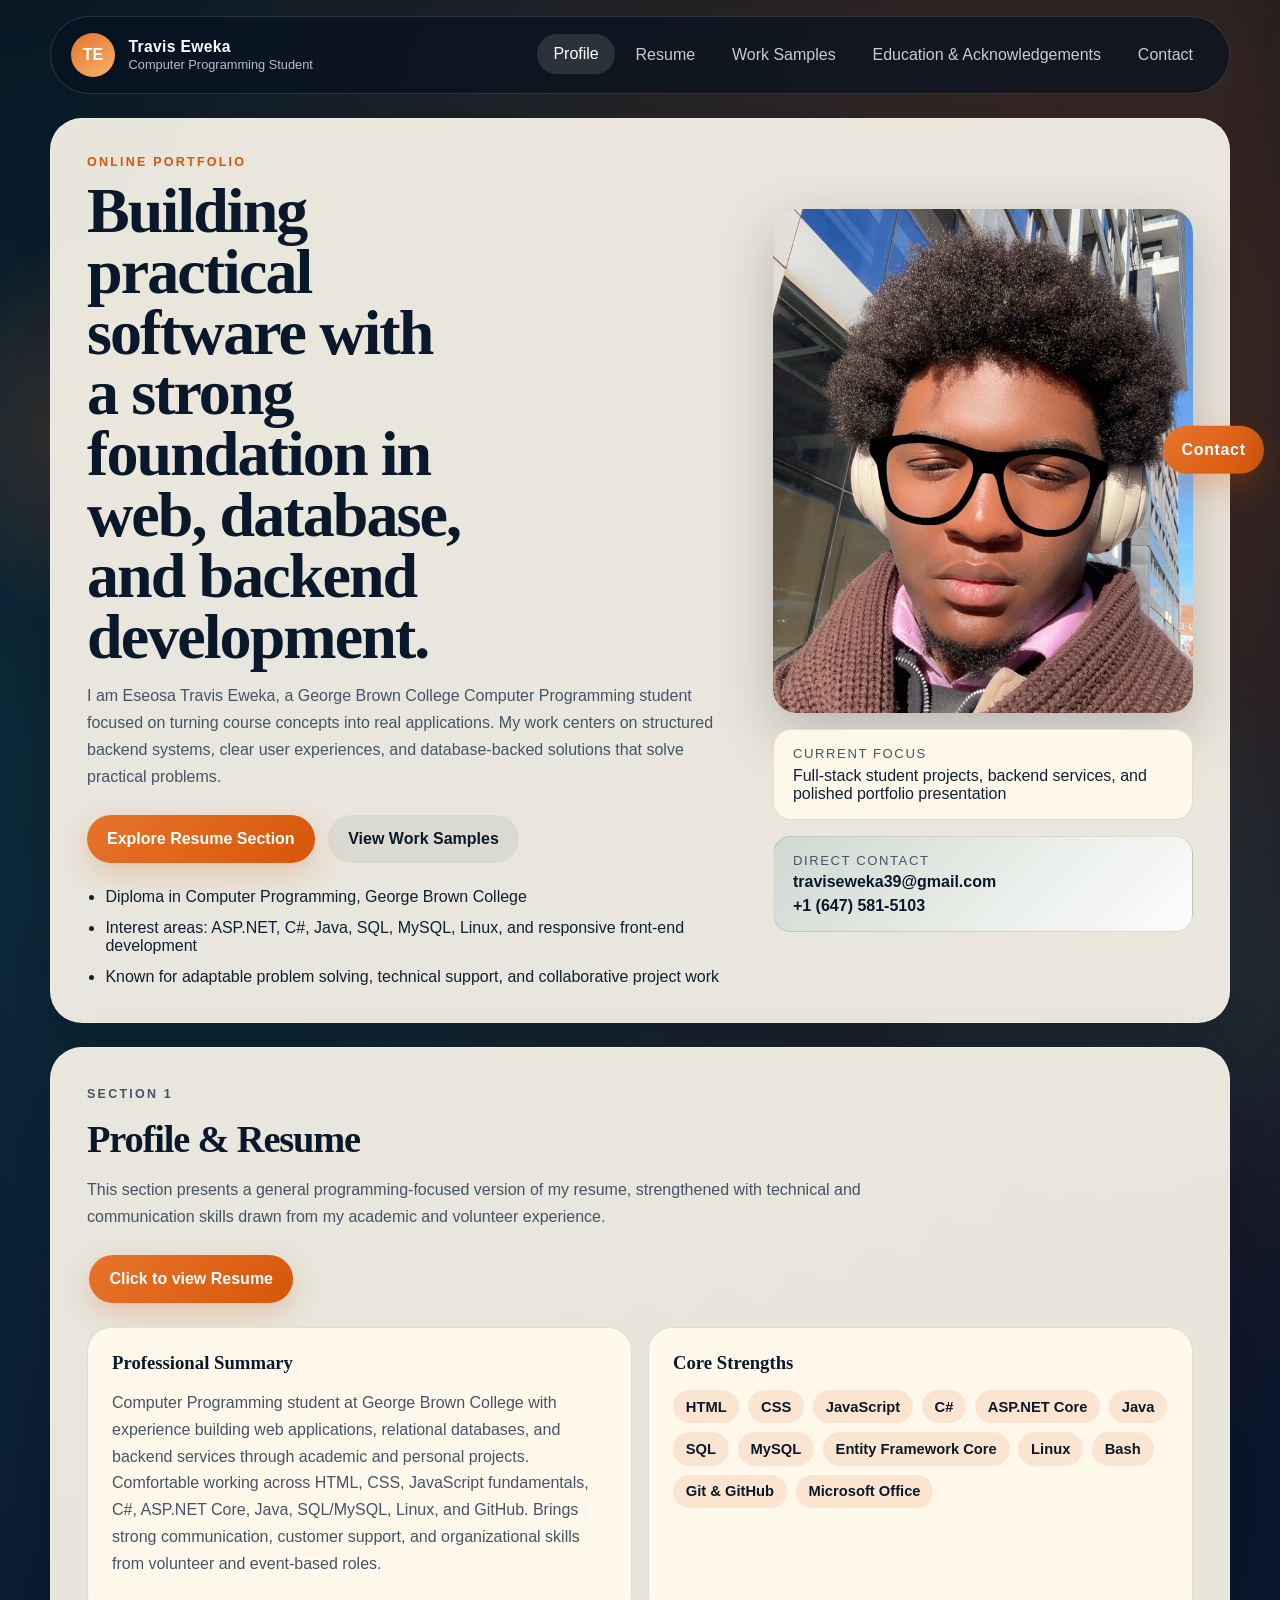
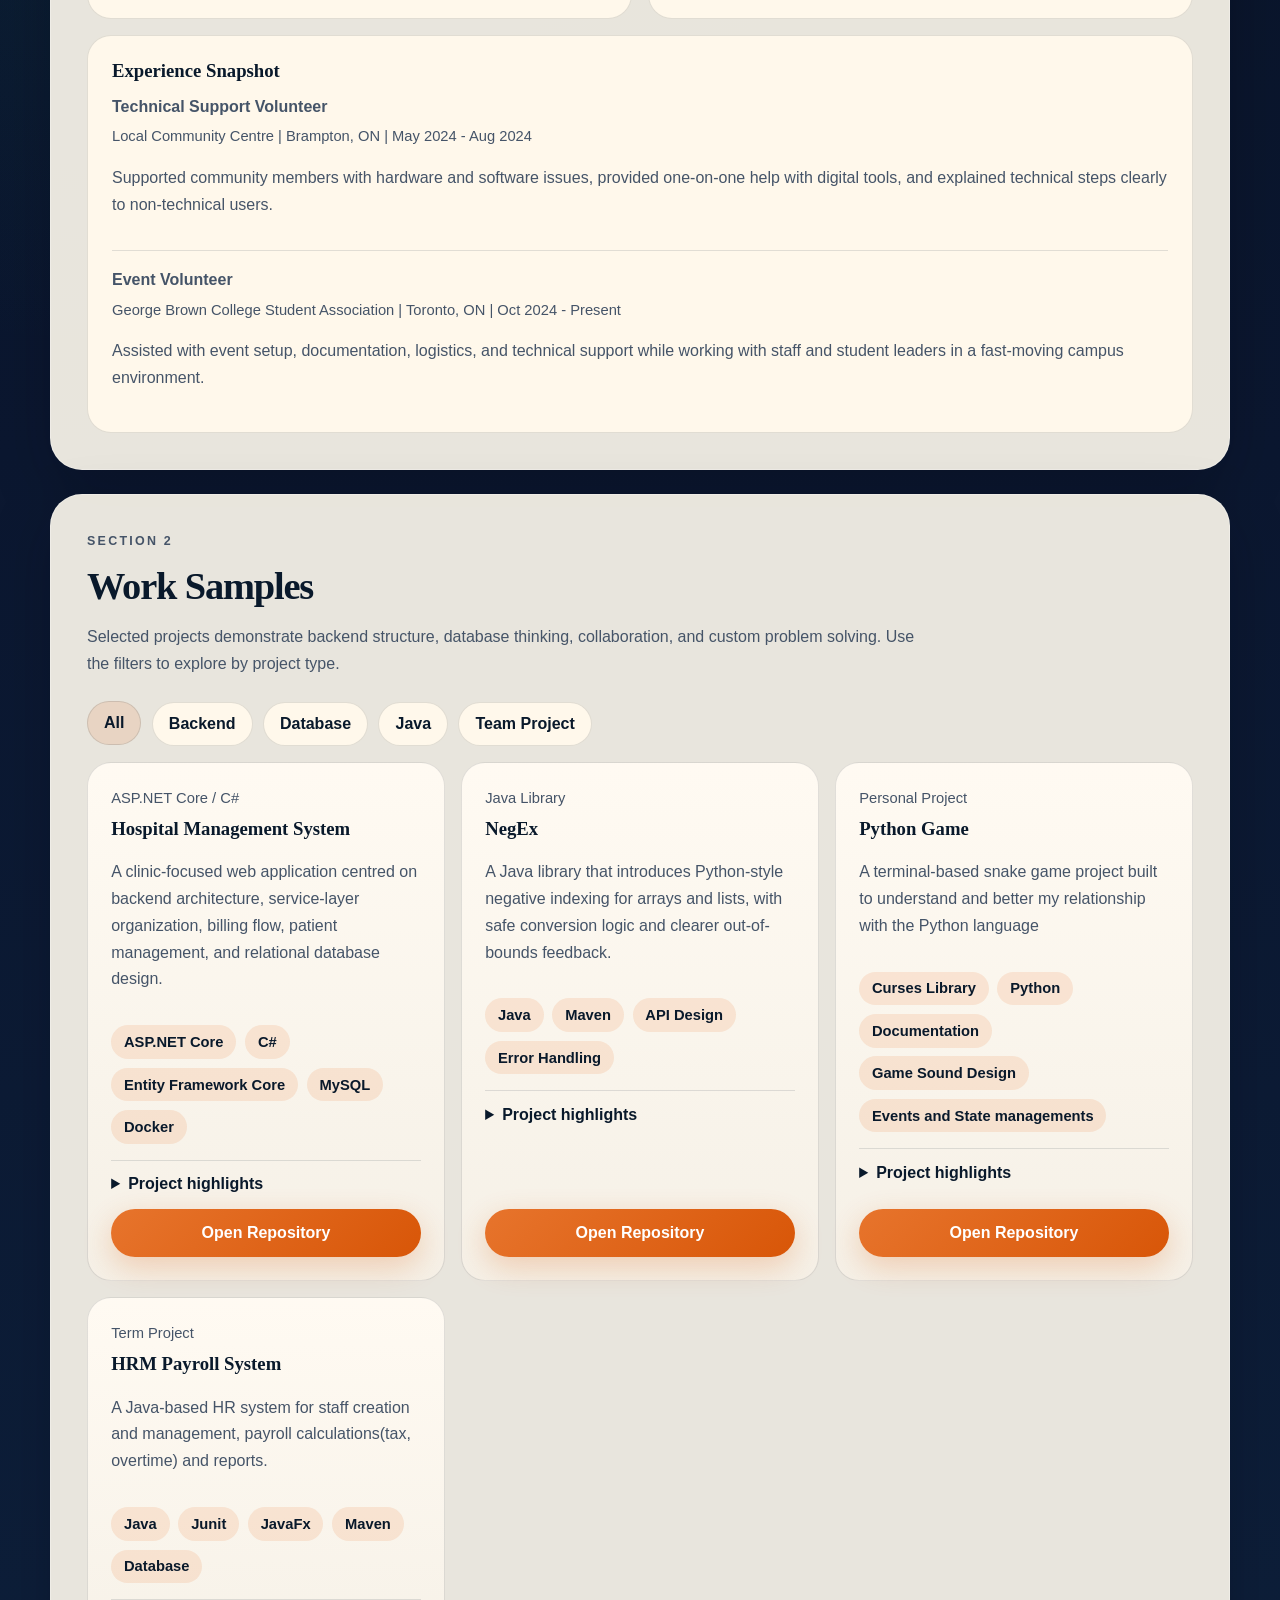
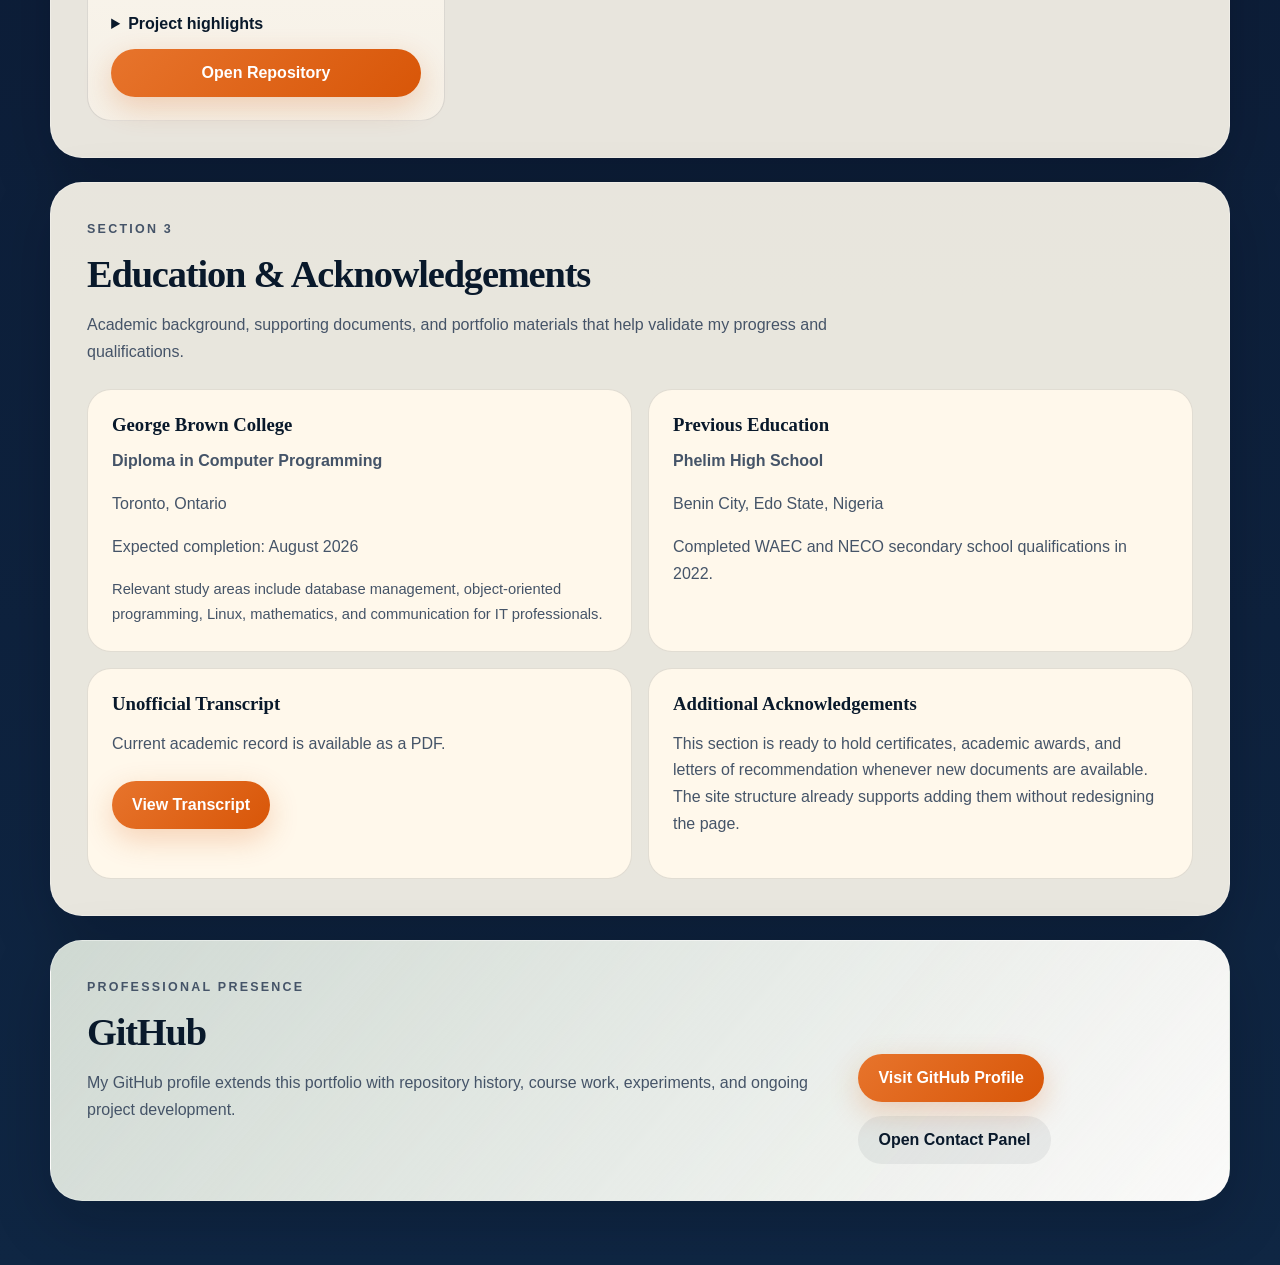
==== index.html @ 7db21b85 "Publish portfolio site" ====
<!DOCTYPE html>
<html lang="en">
<head>
    <meta charset="UTF-8">
    <meta name="viewport" content="width=device-width, initial-scale=1.0">
    <meta name="description" content="Online portfolio for Eseosa Travis Eweka, a George Brown College Computer Programming student.">
    <title>Eseosa Travis Eweka | Online Portfolio</title>
    <link rel="icon" href="data:image/svg+xml,%3Csvg xmlns='http://www.w3.org/2000/svg' viewBox='0 0 64 64'%3E%3Crect width='64' height='64' rx='16' fill='%23e7742c'/%3E%3Ctext x='50%25' y='56%25' text-anchor='middle' font-family='Arial' font-size='28' font-weight='700' fill='white'%3ETE%3C/text%3E%3C/svg%3E">
    <link rel="stylesheet" href="styles.css">
    <script defer src="script.js"></script>
</head>
<body>
    <div class="backdrop backdrop-one"></div>
    <div class="backdrop backdrop-two"></div>

    <header class="site-header">
        <a class="brand" href="#profile">
            <span class="brand-mark">TE</span>
            <span class="brand-copy">
                <strong>Travis Eweka</strong>
                <span>Computer Programming Student</span>
            </span>
        </a>

        <nav class="site-nav" aria-label="Primary">
            <a href="#profile" data-nav-link>Profile</a>
            <a href="#resume" data-nav-link>Resume</a>
            <a href="#work-samples" data-nav-link>Work Samples</a>
            <a href="#education" data-nav-link>Education &amp; Acknowledgements</a>
            <button class="nav-contact-button" type="button" data-contact-open>Contact</button>
        </nav>
    </header>

    <main>
        <section class="section hero reveal" id="profile" data-section>
            <div class="hero-copy">
                <p class="eyebrow">Online Portfolio</p>
                <h1>Building practical software with a strong foundation in web, database, and backend development.</h1>
                <p class="lede">
                    I am Eseosa Travis Eweka, a George Brown College Computer Programming student focused on turning course concepts into real applications.
                    My work centers on structured backend systems, clear user experiences, and database-backed solutions that solve practical problems.
                </p>

                <div class="hero-actions">
                    <a class="button" href="#resume">Explore Resume Section</a>
                    <a class="button button-secondary" href="#work-samples">View Work Samples</a>
                </div>

                <ul class="hero-points">
                    <li>Diploma in Computer Programming, George Brown College</li>
                    <li>Interest areas: ASP.NET, C#, Java, SQL, MySQL, Linux, and responsive front-end development</li>
                    <li>Known for adaptable problem solving, technical support, and collaborative project work</li>
                </ul>
            </div>

            <div class="hero-panel">
                <img class="portrait" src="assets/images/3475EBD7-9BC5-4697-B7C0-263CB9B5160E_1_105_c.jpeg" alt="Portrait of Eseosa Travis Eweka">

                <div class="mini-card">
                    <p class="mini-label">Current Focus</p>
                    <p class="mini-value">Full-stack student projects, backend services, and polished portfolio presentation</p>
                </div>

                <div class="mini-card mini-card-accent">
                    <p class="mini-label">Direct Contact</p>
                    <a href="mailto:traviseweka39@gmail.com">traviseweka39@gmail.com</a>
                    <a href="tel:+16475815103">+1 (647) 581-5103</a>
                </div>
            </div>
        </section>

        <section class="section reveal" id="resume" data-section>
            <div class="section-heading">
                <p class="eyebrow">Section 1</p>

                <h2>Profile &amp; Resume</h2>
                <p>
                    This section presents a general programming-focused version of my resume, strengthened with technical and communication skills drawn from my academic and volunteer experience.
                </p>


                <div class="button-row" style="padding-left: 0.15rem">
                    <a class="button" href="resume.html">Click to view Resume</a>
                </div>

            </div>



            <div class="resume-grid">
                <article class="panel">
                    <h3>Professional Summary</h3>
                    <p>
                        Computer Programming student at George Brown College with experience building web applications, relational databases, and backend services through academic and personal projects.
                        Comfortable working across HTML, CSS, JavaScript fundamentals, C#, ASP.NET Core, Java, SQL/MySQL, Linux, and GitHub.
                        Brings strong communication, customer support, and organizational skills from volunteer and event-based roles.
                    </p>
                </article>

                <article class="panel">
                    <h3>Core Strengths</h3>
                    <div class="tag-list">
                        <span>HTML</span>
                        <span>CSS</span>
                        <span>JavaScript</span>
                        <span>C#</span>
                        <span>ASP.NET Core</span>
                        <span>Java</span>
                        <span>SQL</span>
                        <span>MySQL</span>
                        <span>Entity Framework Core</span>
                        <span>Linux</span>
                        <span>Bash</span>
                        <span>Git &amp; GitHub</span>
                        <span>Microsoft Office</span>
                    </div>
                </article>

                <article class="panel panel-wide">
                    <h3>Experience Snapshot</h3>
                    <div class="timeline">
                        <div class="timeline-item">
                            <div>
                                <p class="timeline-role">Technical Support Volunteer</p>
                                <p class="timeline-meta">Local Community Centre | Brampton, ON | May 2024 - Aug 2024</p>
                            </div>
                            <p>
                                Supported community members with hardware and software issues, provided one-on-one help with digital tools, and explained technical steps clearly to non-technical users.
                            </p>
                        </div>

                        <div class="timeline-item">
                            <div>
                                <p class="timeline-role">Event Volunteer</p>
                                <p class="timeline-meta">George Brown College Student Association | Toronto, ON | Oct 2024 - Present</p>
                            </div>
                            <p>
                                Assisted with event setup, documentation, logistics, and technical support while working with staff and student leaders in a fast-moving campus environment.
                            </p>
                        </div>
                    </div>
                </article>


            </div>
        </section>

        <section class="section reveal" id="work-samples" data-section>
            <div class="section-heading">
                <p class="eyebrow">Section 2</p>
                <h2>Work Samples</h2>
                <p>
                    Selected projects demonstrate backend structure, database thinking, collaboration, and custom problem solving. Use the filters to explore by project type.
                </p>
            </div>

            <div class="filter-bar" aria-label="Project filters">
                <button class="filter-button is-active" type="button" data-filter="all">All</button>
                <button class="filter-button" type="button" data-filter="backend">Backend</button>
                <button class="filter-button" type="button" data-filter="database">Database</button>
                <button class="filter-button" type="button" data-filter="java">Java</button>
                <button class="filter-button" type="button" data-filter="team">Team Project</button>
            </div>

            <div class="projects-grid">
                <article class="project-card reveal" data-project-card data-category="backend database">
                    <div class="project-card-top">
                        <p class="project-type">ASP.NET Core / C#</p>
                        <h3>Hospital Management System</h3>
                        <p>
                            A clinic-focused web application centred on backend architecture, service-layer organization, billing flow, patient management, and relational database design.
                        </p>
                    </div>
                    <ul class="project-tags">
                        <li>ASP.NET Core</li>
                        <li>C#</li>
                        <li>Entity Framework Core</li>
                        <li>MySQL</li>
                        <li>Docker</li>
                    </ul>
                    <details>
                        <summary>Project highlights</summary>
                        <p>Designed a normalized schema, modeled core clinic entities, and structured business logic around maintainable services and clean separation of concerns.</p>
                    </details>
                    <div class="button-row">
                        <a class="button" href="https://github.com/Travis-bug/Hospital-Management-System" target="_blank" rel="noreferrer">Open Repository</a>
                    </div>
                </article>

                <article class="project-card reveal" data-project-card data-category="java">
                    <div class="project-card-top">
                        <p class="project-type">Java Library</p>
                        <h3>NegEx</h3>
                        <p>
                            A Java library that introduces Python-style negative indexing for arrays and lists, with safe conversion logic and clearer out-of-bounds feedback.
                        </p>
                    </div>
                    <ul class="project-tags">
                        <li>Java</li>
                        <li>Maven</li>
                        <li>API Design</li>
                        <li>Error Handling</li>
                    </ul>
                    <details>
                        <summary>Project highlights</summary>
                        <p>Focused on developer experience by simplifying reverse indexing access and improving diagnostics when indexes fall outside the valid range.</p>
                    </details>
                    <div class="button-row">
                        <a class="button" href="https://github.com/Travis-bug/NegEx" target="_blank" rel="noreferrer">Open Repository</a>
                    </div>
                </article>

                <article  class="project-card reveal" data-project-card data-category="backend">
                    <div class="project-card-top">
                        <p class="project-type">Personal Project</p>
                        <h3>Python Game</h3>
                        <p>
                            A terminal-based snake game project built to understand and better my relationship with the Python language
                        </p>
                    </div>
                    <ul class="project-tags">
                        <li>Curses Library</li>
                        <li>Python</li>
                        <li>Documentation</li>
                        <li>Game Sound Design</li>
                        <li>Events and State managements</li>

                    </ul>
                    <details>
                        <summary>Project highlights</summary>
                        <p>Concentrated on learning and mastering the Python syntax, how to properly document your project, Events and state management, graphs and video game logic  .</p>
                    </details>

                    <div class="button-row">
                        <a class="button" href="https://github.com/Travis-bug/Python-game" target="_blank" rel="noreferrer">Open Repository</a>

                    </div>
                </article>


                <article  class="project-card reveal" data-project-card data-category="backend java team">
                    <div class="project-card-top">
                        <p class="project-type">Term Project</p>
                        <h3>HRM Payroll System</h3>
                        <p>
                           A Java-based HR system for staff creation and management, payroll calculations(tax, overtime) and reports.
                        </p>
                    </div>
                    <ul class="project-tags">
                        <li>Java</li>
                        <li>Junit</li>
                        <li>JavaFx</li>
                        <li>Maven</li>
                        <li>Database</li>


                    </ul>
                    <details>
                        <summary>Project highlights</summary>
                        <p>Worked with the team to create the HRM system, focused on development structure, git, and commit quality, understanding the git workflow and testing.</p>
                    </details>

                    <div class="button-row">
                        <a class="button" href="https://github.com/Travis-bug/Comp2130_Assignment_02.git" target="_blank" rel="noreferrer">Open Repository</a>

                    </div>
                </article>





            </div>
        </section>

        <section class="section reveal" id="education" data-section>
            <div class="section-heading">
                <p class="eyebrow">Section 3</p>
                <h2>Education &amp; Acknowledgements</h2>
                <p>
                    Academic background, supporting documents, and portfolio materials that help validate my progress and qualifications.
                </p>
            </div>

            <div class="credentials-grid">
                <article class="panel">
                    <h3>George Brown College</h3>
                    <p class="credential-title">Diploma in Computer Programming</p>
                    <p>Toronto, Ontario</p>
                    <p>Expected completion: August 2026</p>
                    <p class="panel-note">Relevant study areas include database management, object-oriented programming, Linux, mathematics, and communication for IT professionals.</p>
                </article>

                <article class="panel">
                    <h3>Previous Education</h3>
                    <p class="credential-title">Phelim High School</p>
                    <p>Benin City, Edo State, Nigeria</p>
                    <p>Completed WAEC and NECO secondary school qualifications in 2022.</p>
                </article>

                <article class="panel">
                    <h3>Unofficial Transcript</h3>
                    <!-- To replace this document later, keep the new file at assets/documents/Unofficial_Transcript.pdf
                         or update the href if you choose a new filename. Full instructions are also in README.md. -->
                    <p>Current academic record is available as a PDF.</p>
                    <div class="button-row">
                        <a class="button" href="assets/documents/Unofficial_Transcript.pdf" target="_blank" rel="noreferrer">View Transcript</a>
                    </div>
                </article>

                <article class="panel">
                    <h3>Additional Acknowledgements</h3>
                    <p>
                        This section is ready to hold certificates, academic awards, and letters of recommendation whenever new documents are available.
                        The site structure already supports adding them without redesigning the page.
                    </p>
                </article>
            </div>
        </section>

        <section class="section closing-callout reveal">
            <div class="section-heading">
                <p class="eyebrow">Professional Presence</p>
                <h2>GitHub</h2>
                <p>
                    My GitHub profile extends this portfolio with repository history, course work, experiments, and ongoing project development.
                </p>
            </div>

            <div class="button-row">
                <a class="button" href="https://github.com/Travis-bug" target="_blank" rel="noreferrer">Visit GitHub Profile</a>
                <button class="button button-secondary" type="button" data-contact-open>Open Contact Panel</button>
            </div>
        </section>
    </main>

    <button class="contact-tab" type="button" data-contact-open aria-controls="contact-panel" aria-expanded="false">
        Contact
    </button>

    <div class="contact-overlay" data-contact-close hidden></div>

    <aside class="contact-panel" id="contact-panel" aria-hidden="true" inert>
        <div class="contact-panel-header">
            <div>
                <p class="eyebrow">Contact</p>
                <h2>Start a Conversation</h2>
            </div>
            <button class="icon-button" type="button" aria-label="Close contact panel" data-contact-close>&times;</button>
        </div>

        <p class="contact-intro">
            Use this form to prepare a short email to me. Add your message and contact details, then the site will open your email app with everything filled in.
        </p>

        <form class="contact-form" id="contact-form">
            <label>
                Your name
                <input name="visitorName" type="text" placeholder="Jane Smith" required>
            </label>

            <label>
                Your email
                <input name="visitorEmail" type="email" placeholder="jane@example.com" required>
            </label>

            <label>
                Phone or preferred contact
                <input name="visitorContact" type="text" placeholder="+1 555 555 5555 or LinkedIn URL">
            </label>

            <label>
                Company or organization
                <input name="visitorOrganization" type="text" placeholder="Optional">
            </label>

            <label>
                Short message
                <textarea name="visitorMessage" rows="6" maxlength="600" placeholder="Hi Travis, I reviewed your portfolio and would like to discuss..." required></textarea>
            </label>

            <div class="form-meta">
                <p id="message-count">0 / 600 characters</p>
                <p class="form-status" id="form-status" aria-live="polite"></p>
            </div>

            <div class="button-row">
                <button class="button" type="submit">Open Email Draft</button>
                <button class="button button-secondary" type="button" id="copy-email">Copy Email Address</button>
            </div>
        </form>

        <div class="contact-preview">
            <p class="preview-label">Email preview</p>
            <div id="preview-box">
                Fill in the form to preview the email body that will be sent to traviseweka39@gmail.com.
            </div>
        </div>
    </aside>
</body>
</html>
---- styles.css ----
:root {
    --bg: #07111f;
    --bg-soft: rgba(8, 17, 31, 0.72);
    --panel: rgba(247, 243, 232, 0.94);
    --panel-strong: rgba(255, 248, 235, 0.98);
    --text: #102034;
    --text-soft: #455468;
    --heading: #09192b;
    --line: rgba(9, 25, 43, 0.12);
    --accent: #e7742c;
    --accent-strong: #d85608;
    --accent-soft: rgba(231, 116, 44, 0.14);
    --teal: #1c7f80;
    --white: #ffffff;
    --shadow: 0 20px 60px rgba(2, 8, 16, 0.22);
    --radius-xl: 32px;
    --radius-lg: 24px;
    --radius-md: 18px;
    --radius-sm: 12px;
    --max-width: 1180px;
}

*,
*::before,
*::after {
    box-sizing: border-box;
}

html {
    scroll-behavior: smooth;
}

body {
    margin: 0;
    color: var(--text);
    font-family: "Avenir Next", "Segoe UI", sans-serif;
    background:
        radial-gradient(circle at 12% 18%, rgba(28, 127, 128, 0.22), transparent 30%),
        radial-gradient(circle at 88% 8%, rgba(231, 116, 44, 0.26), transparent 26%),
        linear-gradient(180deg, #07111f 0%, #0b1730 46%, #0f2643 100%);
    min-height: 100vh;
}

img {
    max-width: 100%;
    display: block;
}

a {
    color: inherit;
}

button,
input,
textarea {
    font: inherit;
}

.backdrop {
    position: fixed;
    inset: auto auto 0 0;
    pointer-events: none;
    z-index: -1;
}

.backdrop-one {
    width: 26rem;
    height: 26rem;
    background: radial-gradient(circle, rgba(231, 116, 44, 0.24), transparent 70%);
    top: 14rem;
    left: -6rem;
}

.backdrop-two {
    width: 36rem;
    height: 36rem;
    background: radial-gradient(circle, rgba(28, 127, 128, 0.2), transparent 72%);
    top: 40rem;
    right: -9rem;
    left: auto;
}

.site-header {
    position: sticky;
    top: 0;
    z-index: 30;
    width: min(calc(100% - 2rem), var(--max-width));
    margin: 1rem auto 0;
    padding: 1rem 1.25rem;
    display: flex;
    align-items: center;
    justify-content: space-between;
    gap: 1rem;
    border: 1px solid rgba(255, 255, 255, 0.14);
    border-radius: 999px;
    background: rgba(7, 17, 31, 0.68);
    backdrop-filter: blur(16px);
}

.brand {
    display: inline-flex;
    align-items: center;
    gap: 0.85rem;
    text-decoration: none;
    color: var(--white);
}

.brand-mark {
    width: 2.75rem;
    height: 2.75rem;
    display: grid;
    place-items: center;
    border-radius: 50%;
    color: var(--white);
    font-weight: 800;
    background: linear-gradient(145deg, var(--accent), #f4b26d);
}

.brand-copy {
    display: grid;
    gap: 0.12rem;
}

.brand-copy strong {
    font-size: 0.98rem;
    letter-spacing: 0.02em;
}

.brand-copy span {
    color: rgba(255, 255, 255, 0.72);
    font-size: 0.8rem;
}

.site-nav {
    display: flex;
    align-items: center;
    gap: 0.3rem;
    flex-wrap: wrap;
}

.site-nav a,
.nav-contact-button {
    border: 0;
    background: transparent;
    color: rgba(255, 255, 255, 0.78);
    text-decoration: none;
    padding: 0.7rem 1rem;
    border-radius: 999px;
    transition: background-color 180ms ease, color 180ms ease, transform 180ms ease;
    cursor: pointer;
}

.site-nav a:hover,
.site-nav a.is-active,
.nav-contact-button:hover {
    background: rgba(255, 255, 255, 0.12);
    color: var(--white);
    transform: translateY(-1px);
}

main {
    width: min(calc(100% - 2rem), var(--max-width));
    margin: 1.5rem auto 4rem;
}

.section {
    margin-bottom: 1.5rem;
    padding: 2.25rem;
    border-radius: var(--radius-xl);
    background: var(--panel);
    box-shadow: var(--shadow);
    border: 1px solid rgba(255, 255, 255, 0.3);
}

.hero {
    display: grid;
    grid-template-columns: minmax(0, 1.4fr) minmax(280px, 0.9fr);
    gap: 2rem;
    align-items: center;
    min-height: calc(100vh - 8rem);
}

.eyebrow {
    margin: 0 0 0.75rem;
    font-size: 0.78rem;
    font-weight: 700;
    letter-spacing: 0.18em;
    text-transform: uppercase;
    color: var(--accent-strong);
}

.hero h1,
.section-heading h2,
.contact-panel h2,
.resume-page h1 {
    margin: 0;
    color: var(--heading);
    font-family: "Iowan Old Style", "Palatino Linotype", serif;
    letter-spacing: -0.03em;
}

.hero h1 {
    font-size: clamp(2.9rem, 5vw, 5.2rem);
    line-height: 0.95;
    max-width: 12ch;
}

.lede,
.section-heading p,
.panel p,
.project-card p,
.contact-intro,
.contact-preview,
.resume-page p,
.resume-page li {
    color: var(--text-soft);
    line-height: 1.68;
}

.hero-actions,
.button-row {
    display: flex;
    flex-wrap: wrap;
    gap: 0.85rem;
    margin-top: 1.5rem;
}

.button,
.button-secondary,
.contact-tab,
.icon-button {
    appearance: none;
    border: 0;
    cursor: pointer;
}

.button {
    display: inline-flex;
    align-items: center;
    justify-content: center;
    text-decoration: none;
    min-height: 3rem;
    padding: 0.8rem 1.25rem;
    border-radius: 999px;
    font-weight: 700;
    color: var(--white);
    background: linear-gradient(135deg, var(--accent), var(--accent-strong));
    box-shadow: 0 10px 30px rgba(216, 86, 8, 0.24);
    transition: transform 180ms ease, box-shadow 180ms ease;
}

.button:hover {
    transform: translateY(-2px);
    box-shadow: 0 16px 36px rgba(216, 86, 8, 0.3);
}

.button-secondary {
    background: rgba(9, 25, 43, 0.06);
    color: var(--heading);
    box-shadow: none;
}

.button-secondary:hover {
    transform: translateY(-2px);
    background: rgba(9, 25, 43, 0.12);
}

.hero-points {
    margin: 1.6rem 0 0;
    padding-left: 1.15rem;
    display: grid;
    gap: 0.8rem;
}

.hero-panel {
    display: grid;
    gap: 1rem;
}

.portrait {
    width: 100%;
    aspect-ratio: 5 / 6;
    object-fit: cover;
    border-radius: calc(var(--radius-xl) - 8px);
    box-shadow: var(--shadow);
}

.mini-card {
    padding: 1rem 1.2rem;
    background: var(--panel-strong);
    border-radius: var(--radius-md);
    border: 1px solid var(--line);
}

.mini-card a {
    display: block;
    margin-top: 0.35rem;
    text-decoration: none;
    color: var(--heading);
    font-weight: 700;
}

.mini-card-accent {
    background: linear-gradient(135deg, rgba(28, 127, 128, 0.12), rgba(255, 255, 255, 0.92));
}

.mini-label {
    margin: 0 0 0.35rem;
    color: var(--text-soft);
    font-size: 0.82rem;
    text-transform: uppercase;
    letter-spacing: 0.12em;
}

.mini-value {
    margin: 0;
}

.section-heading {
    max-width: 52rem;
    margin-bottom: 1.5rem;
}

.section-heading h2,
.contact-panel h2,
.resume-page h1 {
    font-size: clamp(2rem, 3vw, 3.5rem);
}

.resume-grid,
.credentials-grid {
    display: grid;
    grid-template-columns: repeat(2, minmax(0, 1fr));
    gap: 1rem;
}

.panel {
    padding: 1.5rem;
    border-radius: var(--radius-lg);
    background: var(--panel-strong);
    border: 1px solid var(--line);
}

.panel-wide {
    grid-column: 1 / -1;
}

.panel h3,
.project-card h3,
.resume-page h2,
.resume-page h3 {
    margin: 0 0 0.75rem;
    color: var(--heading);
    font-family: "Iowan Old Style", "Palatino Linotype", serif;
}

.tag-list,
.project-tags {
    display: flex;
    flex-wrap: wrap;
    gap: 0.55rem;
    list-style: none;
    padding: 0;
    margin: 1rem 0 0;
}

.tag-list span,
.project-tags li {
    padding: 0.55rem 0.8rem;
    border-radius: 999px;
    background: var(--accent-soft);
    color: var(--heading);
    font-weight: 700;
    font-size: 0.92rem;
}

.timeline {
    display: grid;
    gap: 1rem;
}

.timeline-item {
    padding: 1rem 0 0;
    border-top: 1px solid var(--line);
}

.timeline-item:first-child {
    border-top: 0;
    padding-top: 0;
}

.timeline-role,
.credential-title {
    margin: 0;
    color: var(--heading);
    font-weight: 800;
}

.timeline-meta,
.panel-note,
.project-type,
.preview-label {
    margin: 0.2rem 0 0;
    color: var(--text-soft);
    font-size: 0.92rem;
}

.filter-bar {
    display: flex;
    flex-wrap: wrap;
    gap: 0.65rem;
    margin-bottom: 1rem;
}

.filter-button {
    padding: 0.75rem 1rem;
    border: 1px solid var(--line);
    border-radius: 999px;
    background: var(--panel-strong);
    color: var(--heading);
    font-weight: 700;
    cursor: pointer;
    transition: background-color 180ms ease, transform 180ms ease;
}

.filter-button:hover,
.filter-button.is-active {
    background: var(--accent-soft);
    transform: translateY(-1px);
}

.projects-grid {
    display: grid;
    grid-template-columns: repeat(3, minmax(0, 1fr));
    gap: 1rem;
}

.project-card {
    display: flex;
    flex-direction: column;
    gap: 1rem;
    height: 100%;
    padding: 1.45rem;
    border-radius: var(--radius-lg);
    background: linear-gradient(180deg, rgba(255, 250, 242, 0.98), rgba(245, 240, 230, 0.98));
    border: 1px solid var(--line);
}

.project-card-top {
    display: grid;
    gap: 0.45rem;
}

.project-card-top p {
    margin: 0;
}

.project-card details {
    border-top: 1px solid var(--line);
    padding-top: 0.9rem;
}

.project-card summary {
    cursor: pointer;
    font-weight: 700;
    color: var(--heading);
}

.project-card .button-row {
    margin-top: auto;
    flex-direction: column;
    align-items: stretch;
}

.project-card .button-row .button,
.project-card .button-row .button-secondary {
    width: 100%;
}

.project-card.is-hidden {
    display: none;
}

.closing-callout {
    display: flex;
    align-items: flex-end;
    justify-content: space-between;
    gap: 1.5rem;
    background:
        linear-gradient(130deg, rgba(28, 127, 128, 0.12), rgba(255, 255, 255, 0.82)),
        var(--panel);
}

.contact-tab {
    position: fixed;
    right: 1rem;
    top: 50%;
    z-index: 35;
    padding: 0.95rem 1.15rem;
    border-radius: 999px;
    background: linear-gradient(135deg, var(--accent), var(--accent-strong));
    color: var(--white);
    font-weight: 800;
    letter-spacing: 0.04em;
    transform: translateY(-50%);
    box-shadow: 0 14px 32px rgba(216, 86, 8, 0.28);
}

.contact-overlay {
    position: fixed;
    inset: 0;
    z-index: 40;
    background: rgba(3, 11, 20, 0.42);
    backdrop-filter: blur(4px);
}

.contact-panel {
    position: fixed;
    top: 0;
    right: 0;
    bottom: 0;
    z-index: 45;
    width: min(100%, 30rem);
    padding: 1.5rem;
    background: rgba(255, 249, 240, 0.98);
    box-shadow: -18px 0 40px rgba(3, 11, 20, 0.18);
    transform: translateX(101%);
    transition: transform 220ms ease;
    overflow-y: auto;
}

.contact-panel.is-open {
    transform: translateX(0);
}

.contact-panel-header {
    display: flex;
    align-items: flex-start;
    justify-content: space-between;
    gap: 1rem;
}

.icon-button {
    width: 2.5rem;
    height: 2.5rem;
    border-radius: 50%;
    background: rgba(9, 25, 43, 0.08);
    color: var(--heading);
    font-size: 1.6rem;
}

.contact-form {
    display: grid;
    gap: 1rem;
    margin-top: 1.5rem;
}

.contact-form label {
    display: grid;
    gap: 0.5rem;
    color: var(--heading);
    font-weight: 700;
}

.contact-form input,
.contact-form textarea {
    width: 100%;
    padding: 0.9rem 1rem;
    border: 1px solid rgba(9, 25, 43, 0.15);
    border-radius: var(--radius-sm);
    background: rgba(255, 255, 255, 0.86);
    color: var(--heading);
}

.contact-form input:focus,
.contact-form textarea:focus {
    outline: 2px solid rgba(231, 116, 44, 0.34);
    border-color: rgba(231, 116, 44, 0.38);
}

.form-meta {
    display: flex;
    justify-content: space-between;
    gap: 1rem;
    align-items: center;
    color: var(--text-soft);
    font-size: 0.92rem;
}

.form-status {
    min-height: 1.3rem;
}

.contact-preview {
    margin-top: 1.5rem;
    padding: 1.15rem;
    border-radius: var(--radius-md);
    background: rgba(9, 25, 43, 0.05);
    border: 1px solid rgba(9, 25, 43, 0.09);
}

#preview-box {
    margin-top: 0.65rem;
    white-space: pre-wrap;
    color: var(--heading);
    line-height: 1.6;
}

.reveal {
    opacity: 0;
    transform: translateY(28px);
    transition: opacity 480ms ease, transform 480ms ease;
}

.reveal.is-visible {
    opacity: 1;
    transform: translateY(0);
}

.resume-page {
    background:
        radial-gradient(circle at top left, rgba(231, 116, 44, 0.15), transparent 24%),
        linear-gradient(180deg, #f6f2e8 0%, #f2ecdd 100%);
}

.resume-shell {
    width: min(calc(100% - 2rem), 980px);
    margin: 2rem auto;
    padding: 2rem;
    border-radius: var(--radius-xl);
    background: rgba(255, 252, 246, 0.96);
    box-shadow: var(--shadow);
}

.resume-header {
    display: flex;
    align-items: flex-start;
    justify-content: space-between;
    gap: 1rem;
    padding-bottom: 1.25rem;
    border-bottom: 1px solid var(--line);
}

.resume-header h1 {
    font-size: clamp(2.4rem, 5vw, 3.4rem);
}

.resume-subtitle {
    margin: 0.45rem 0 0;
    color: var(--text-soft);
}

.resume-actions {
    display: flex;
    gap: 0.8rem;
    flex-wrap: wrap;
}

.resume-grid-layout {
    display: grid;
    grid-template-columns: 1.15fr 0.85fr;
    gap: 1.25rem;
    margin-top: 1.5rem;
}

.resume-card {
    padding: 1.35rem;
    border-radius: var(--radius-lg);
    background: rgba(255, 255, 255, 0.78);
    border: 1px solid var(--line);
}

.resume-card ul {
    margin: 0;
    padding-left: 1.2rem;
    display: grid;
    gap: 0.55rem;
}

.resume-stack {
    display: grid;
    gap: 1.25rem;
}

@media (max-width: 980px) {
    .site-header {
        border-radius: 1.5rem;
    }

    .hero,
    .projects-grid,
    .resume-grid,
    .credentials-grid,
    .resume-grid-layout {
        grid-template-columns: 1fr;
    }

    .closing-callout,
    .resume-header {
        flex-direction: column;
        align-items: flex-start;
    }

    .contact-tab {
        bottom: 1rem;
        right: 1rem;
        top: auto;
        transform: none;
        border-radius: 999px;
        padding-inline: 1.2rem;
    }
}

@media (max-width: 760px) {
    .site-header,
    .site-nav {
        align-items: stretch;
    }

    .site-header {
        flex-direction: column;
        padding: 1rem;
    }

    .site-nav {
        justify-content: space-between;
    }

    .site-nav a,
    .nav-contact-button {
        flex: 1 1 calc(50% - 0.4rem);
        text-align: center;
    }

    .section,
    .resume-shell {
        padding: 1.35rem;
    }

    .hero {
        min-height: auto;
    }

    .hero h1 {
        max-width: none;
    }

    .form-meta {
        flex-direction: column;
        align-items: flex-start;
    }
}

@media print {
    .resume-actions {
        display: none;
    }

    .resume-shell {
        box-shadow: none;
        margin: 0;
        width: 100%;
    }
}
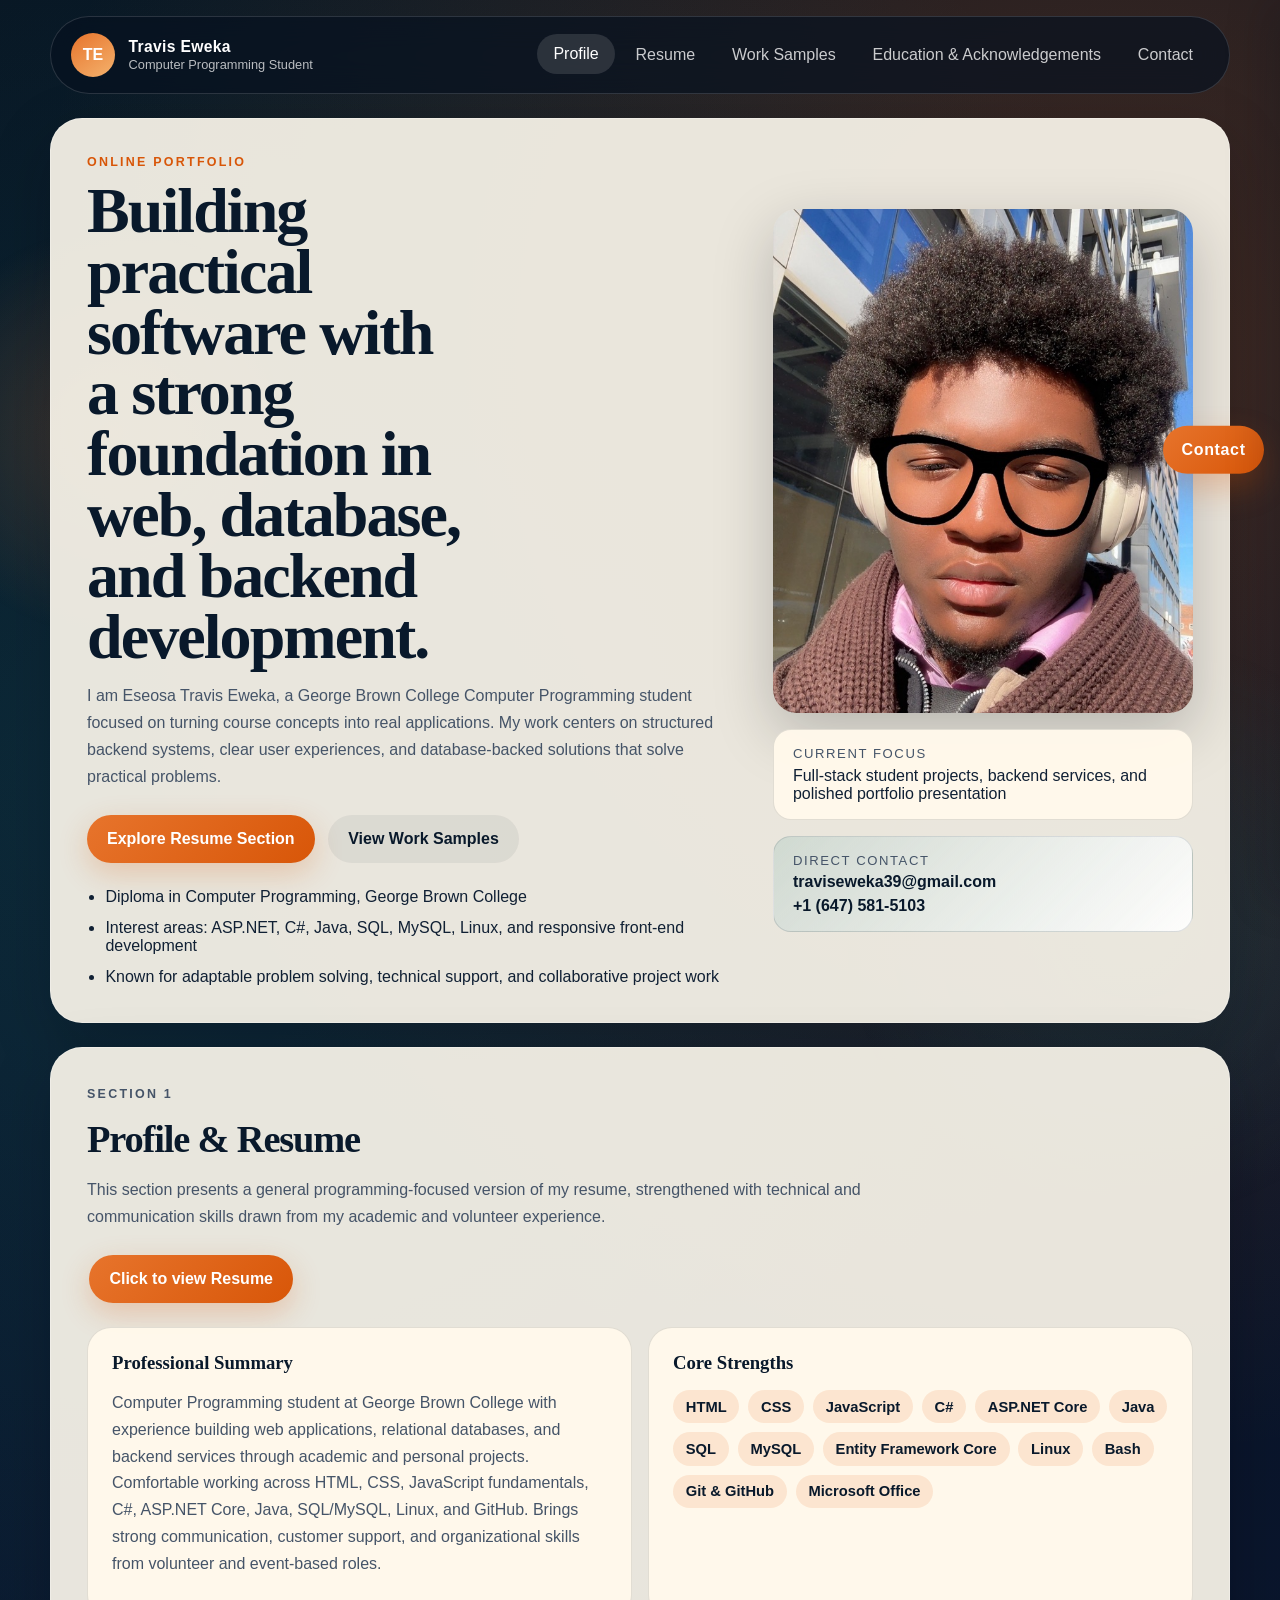
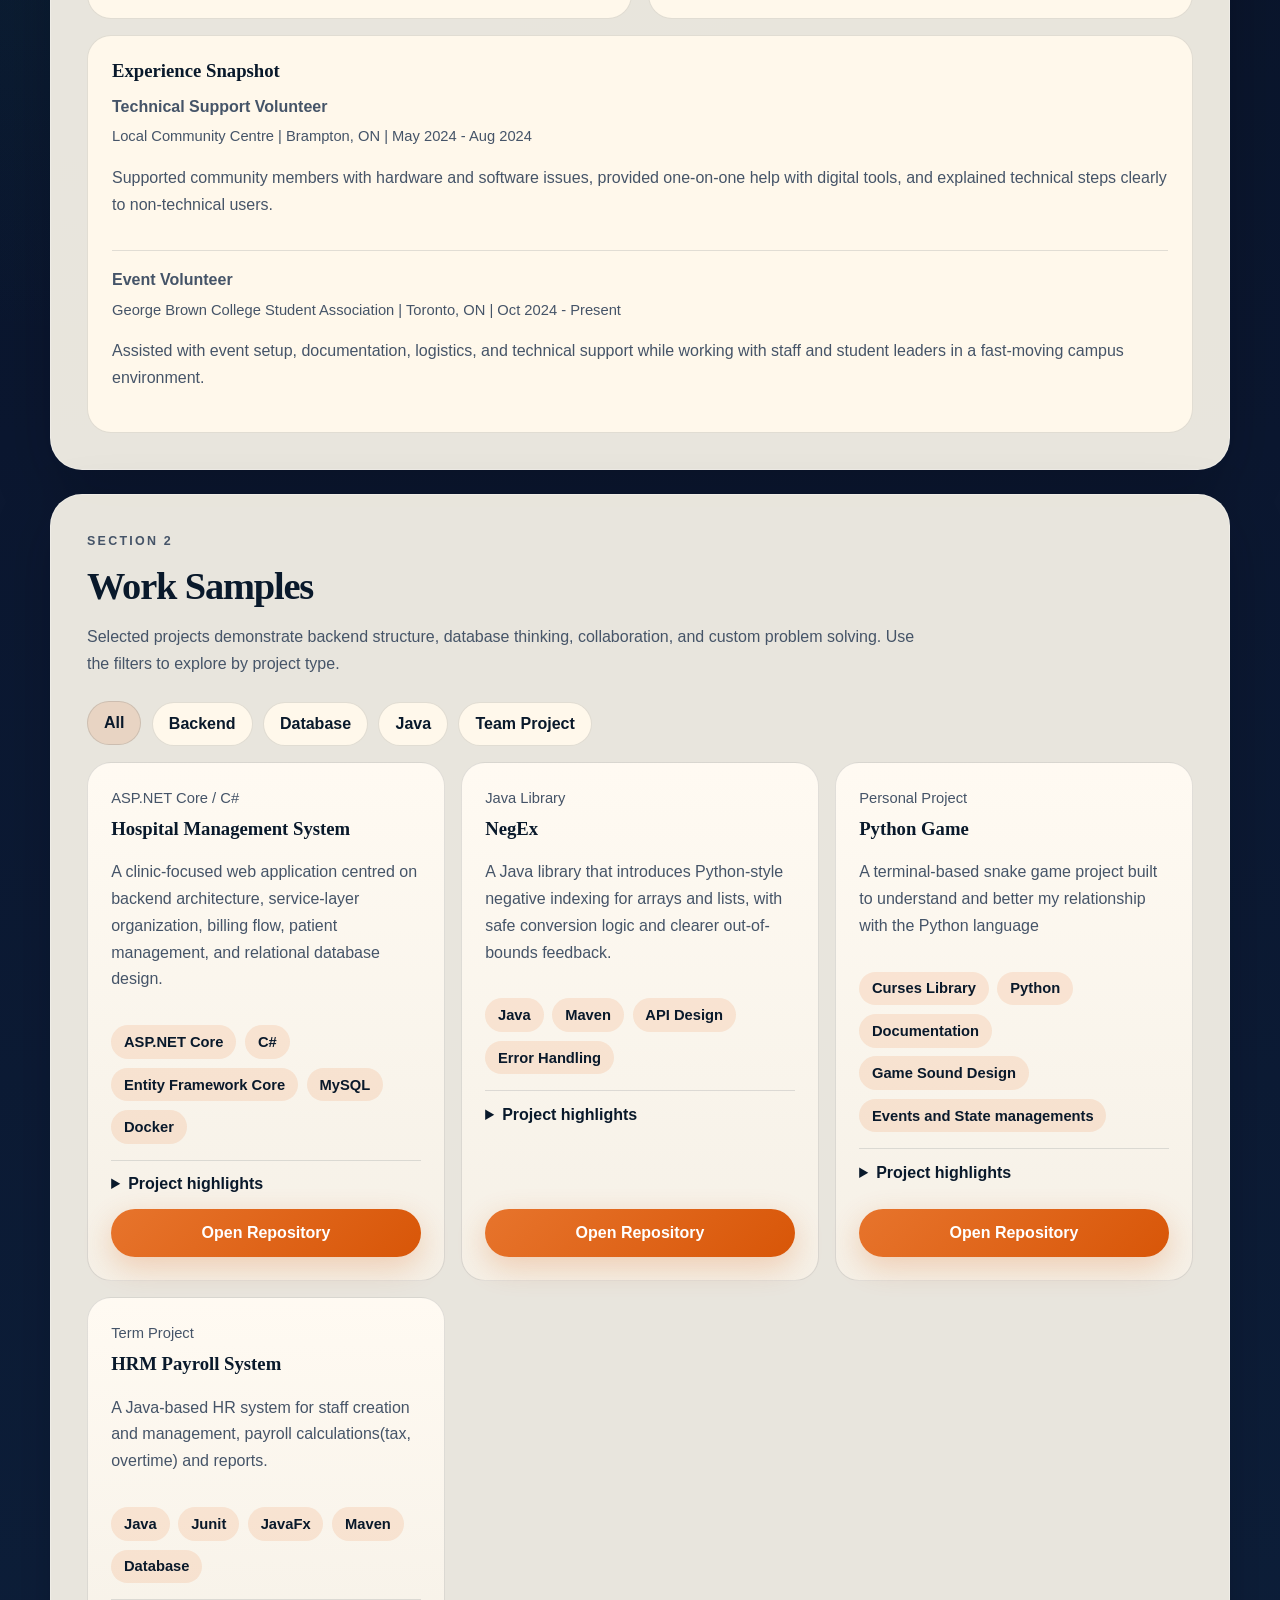
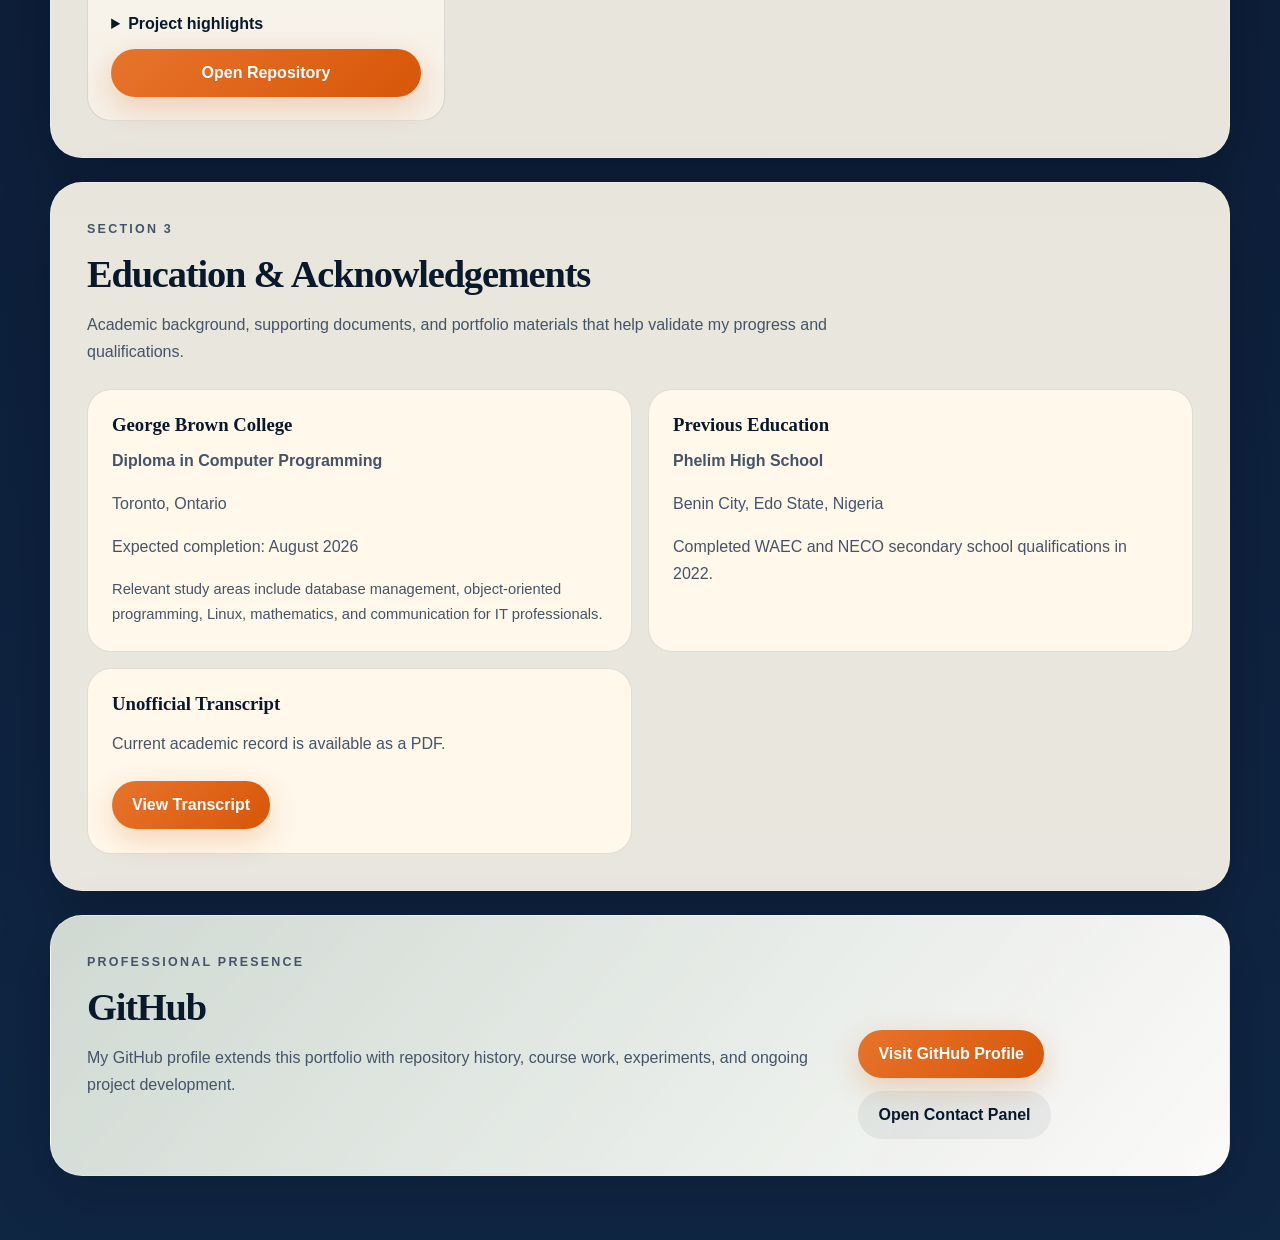
==== commit 586faff3: "refactor: remove redundant article" ====
--- a/index.html
+++ b/index.html
@@ -308,13 +308,6 @@
                     </div>
                 </article>
 
-                <article class="panel">
-                    <h3>Additional Acknowledgements</h3>
-                    <p>
-                        This section is ready to hold certificates, academic awards, and letters of recommendation whenever new documents are available.
-                        The site structure already supports adding them without redesigning the page.
-                    </p>
-                </article>
             </div>
         </section>
 
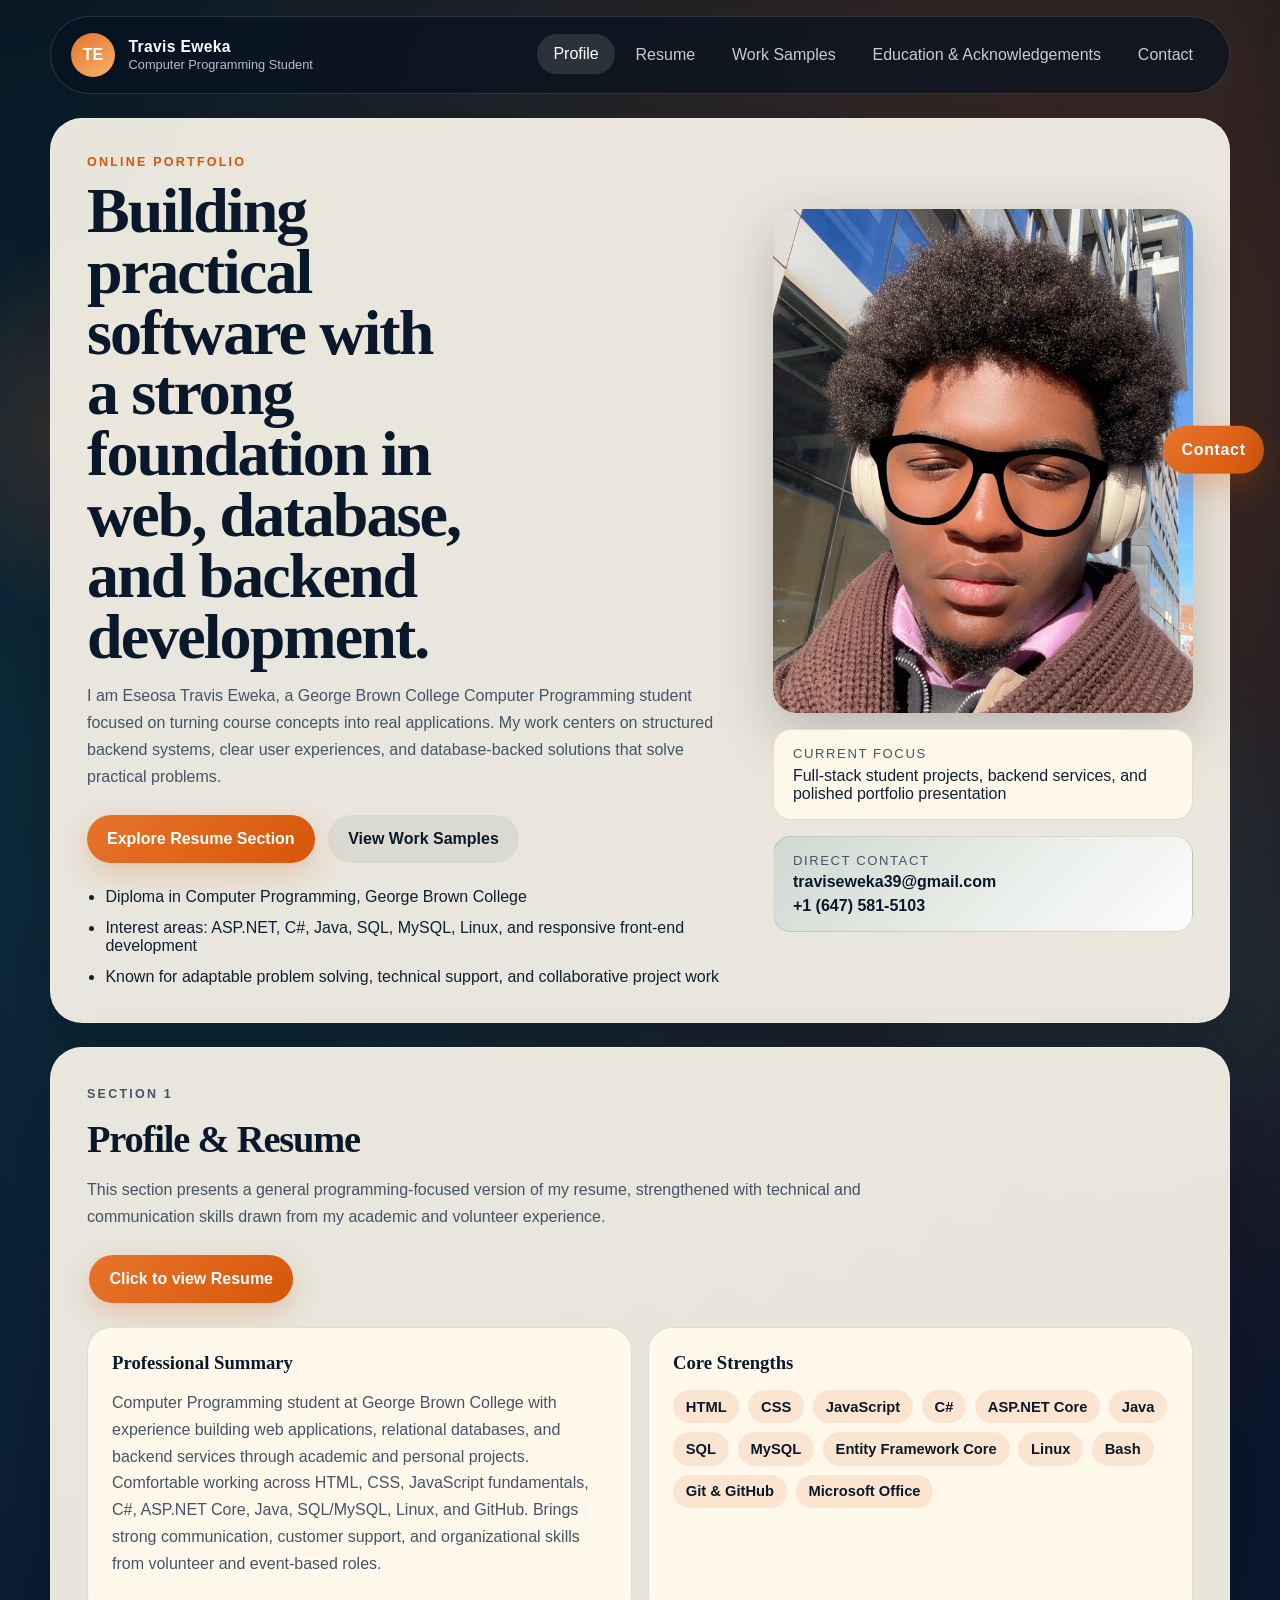
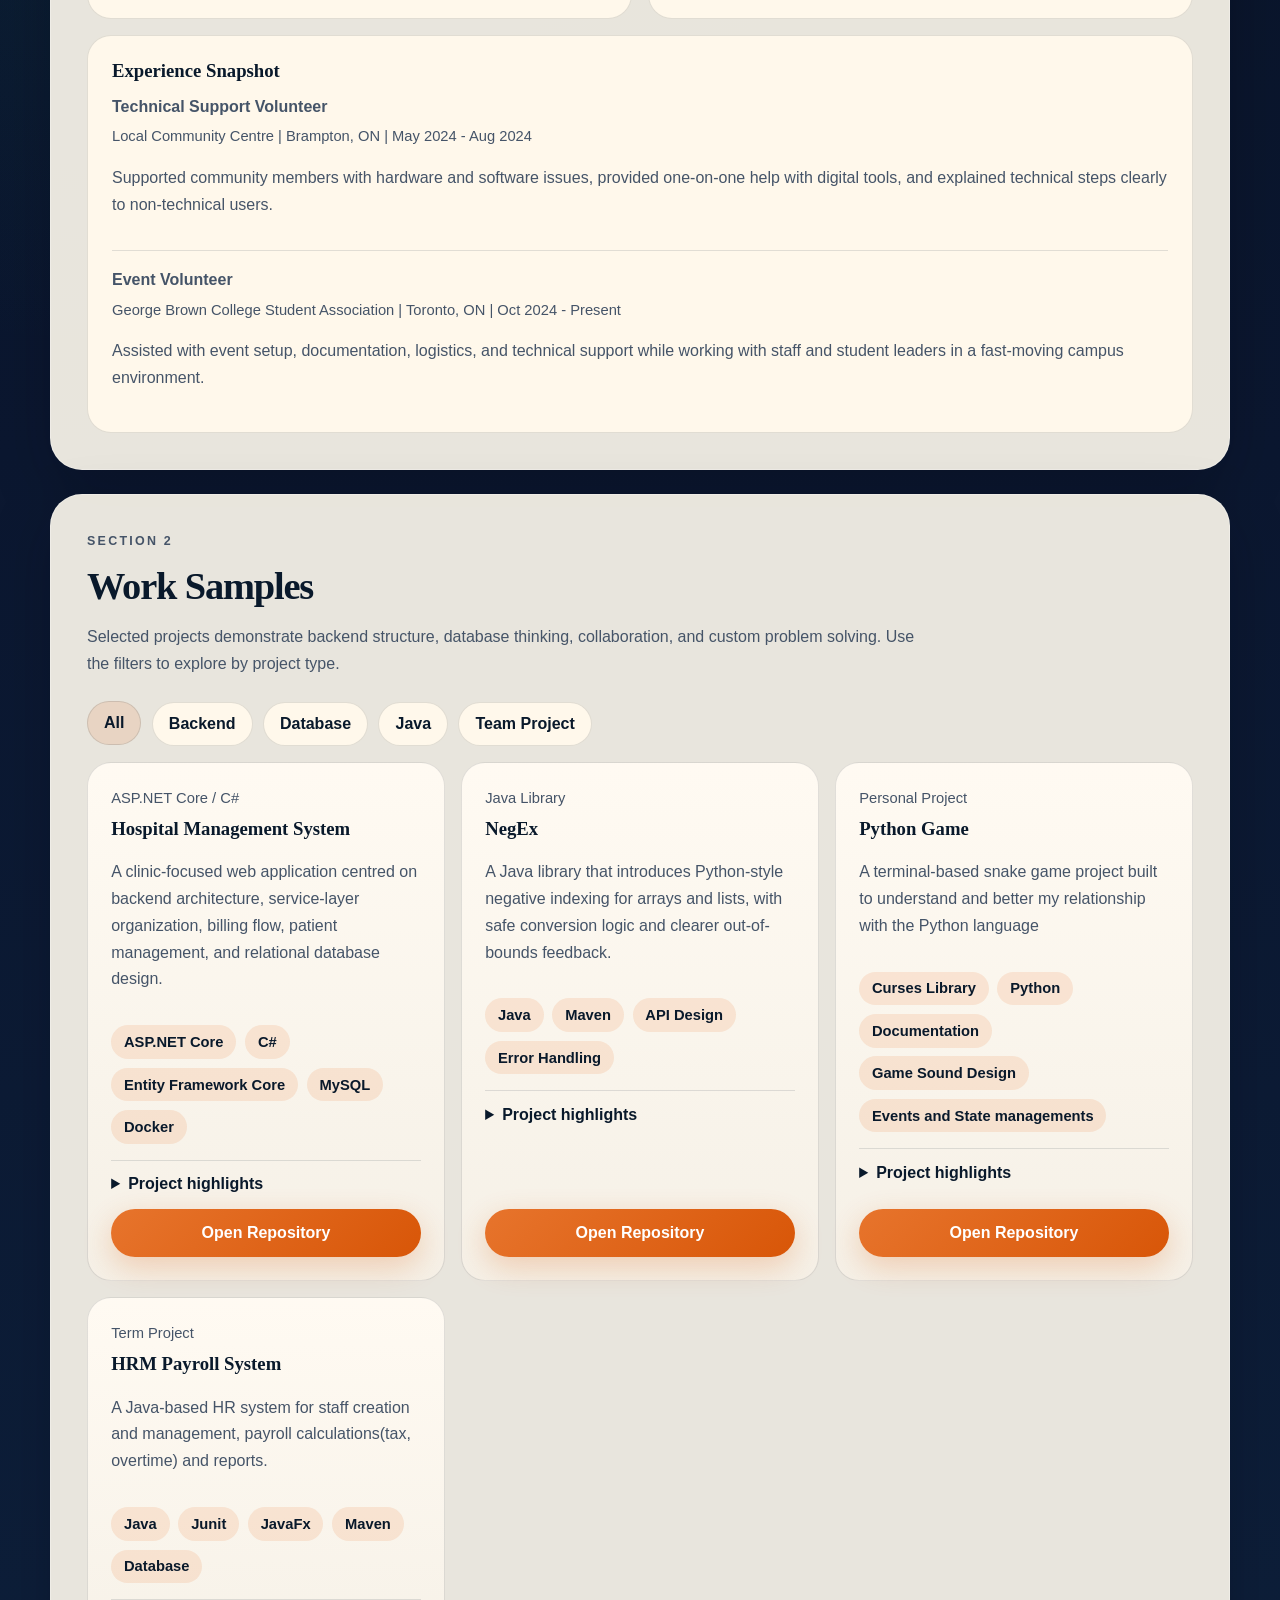
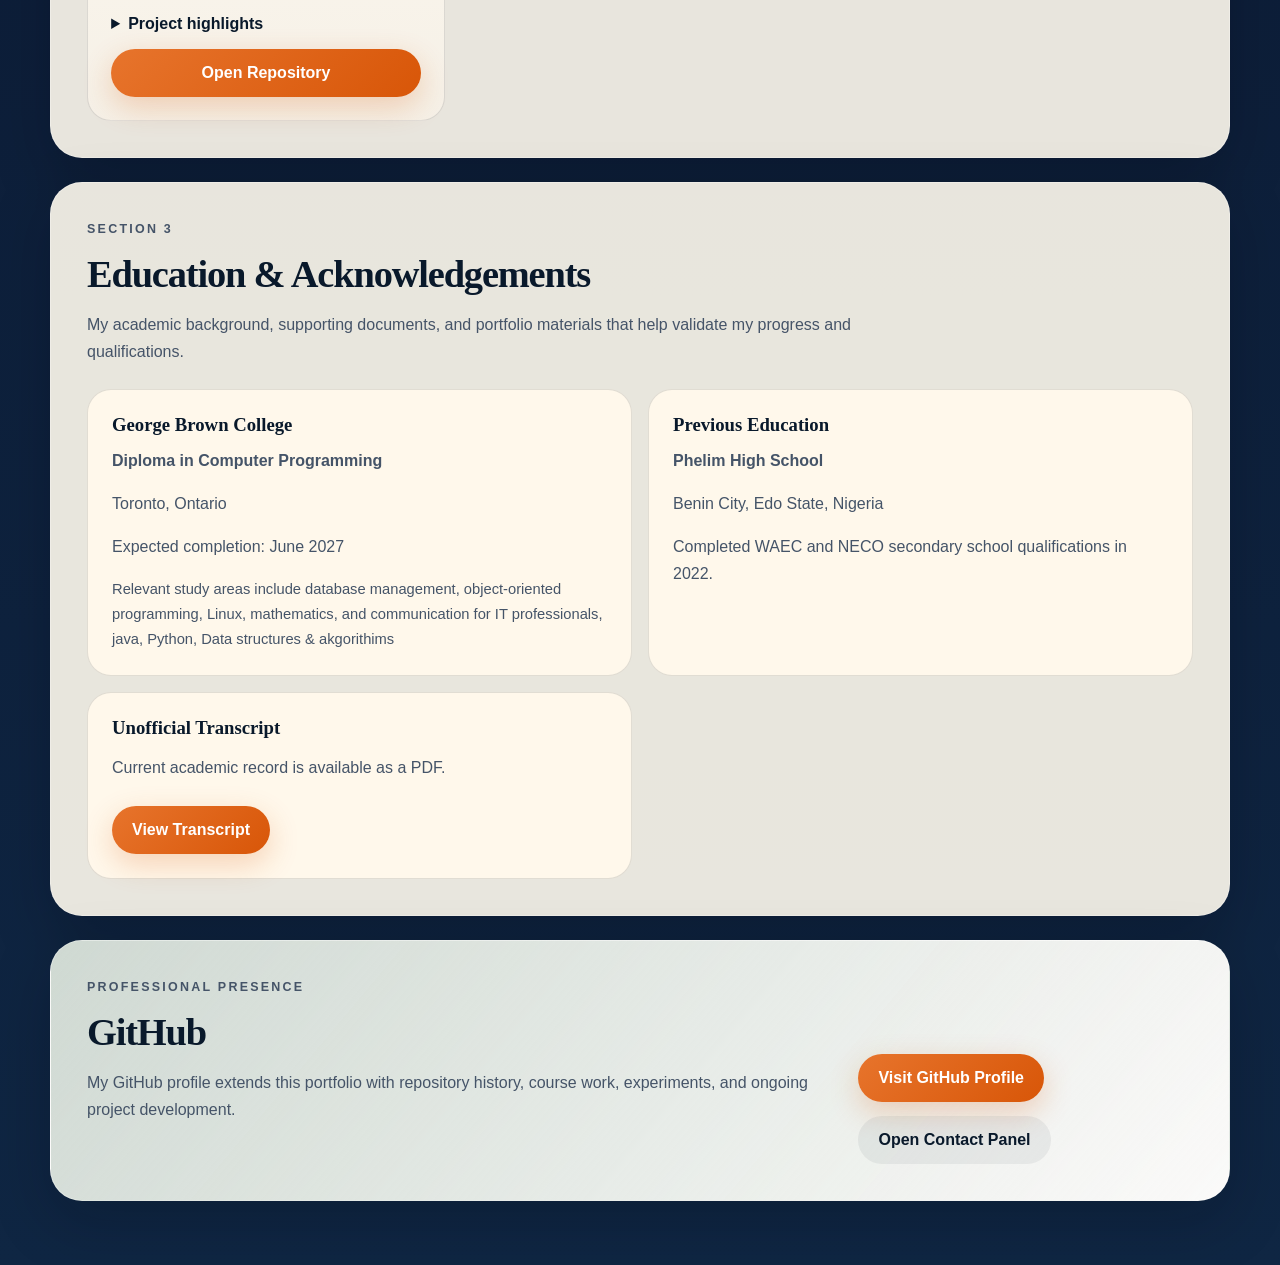
==== commit 0310ca8a: "refactor: Modify education section details in index.html - Updated expected completion date and adde" ====
--- a/index.html
+++ b/index.html
@@ -278,7 +278,7 @@
                 <p class="eyebrow">Section 3</p>
                 <h2>Education &amp; Acknowledgements</h2>
                 <p>
-                    Academic background, supporting documents, and portfolio materials that help validate my progress and qualifications.
+                   My academic background, supporting documents, and portfolio materials that help validate my progress and qualifications.
                 </p>
             </div>
 
@@ -287,8 +287,8 @@
                     <h3>George Brown College</h3>
                     <p class="credential-title">Diploma in Computer Programming</p>
                     <p>Toronto, Ontario</p>
-                    <p>Expected completion: August 2026</p>
-                    <p class="panel-note">Relevant study areas include database management, object-oriented programming, Linux, mathematics, and communication for IT professionals.</p>
+                    <p>Expected completion: June 2027</p>
+                    <p class="panel-note">Relevant study areas include database management, object-oriented programming, Linux, mathematics, and communication for IT professionals, java, Python, Data structures & akgorithims</p>
                 </article>
 
                 <article class="panel">
@@ -300,7 +300,7 @@
 
                 <article class="panel">
                     <h3>Unofficial Transcript</h3>
-                    <!-- To replace this document later, keep the new file at assets/documents/Unofficial_Transcript.pdf
+                    <!-- Note to self: To replace this document later, keep the new file at assets/documents/Unofficial_Transcript.pdf
                          or update the href if you choose a new filename. Full instructions are also in README.md. -->
                     <p>Current academic record is available as a PDF.</p>
                     <div class="button-row">
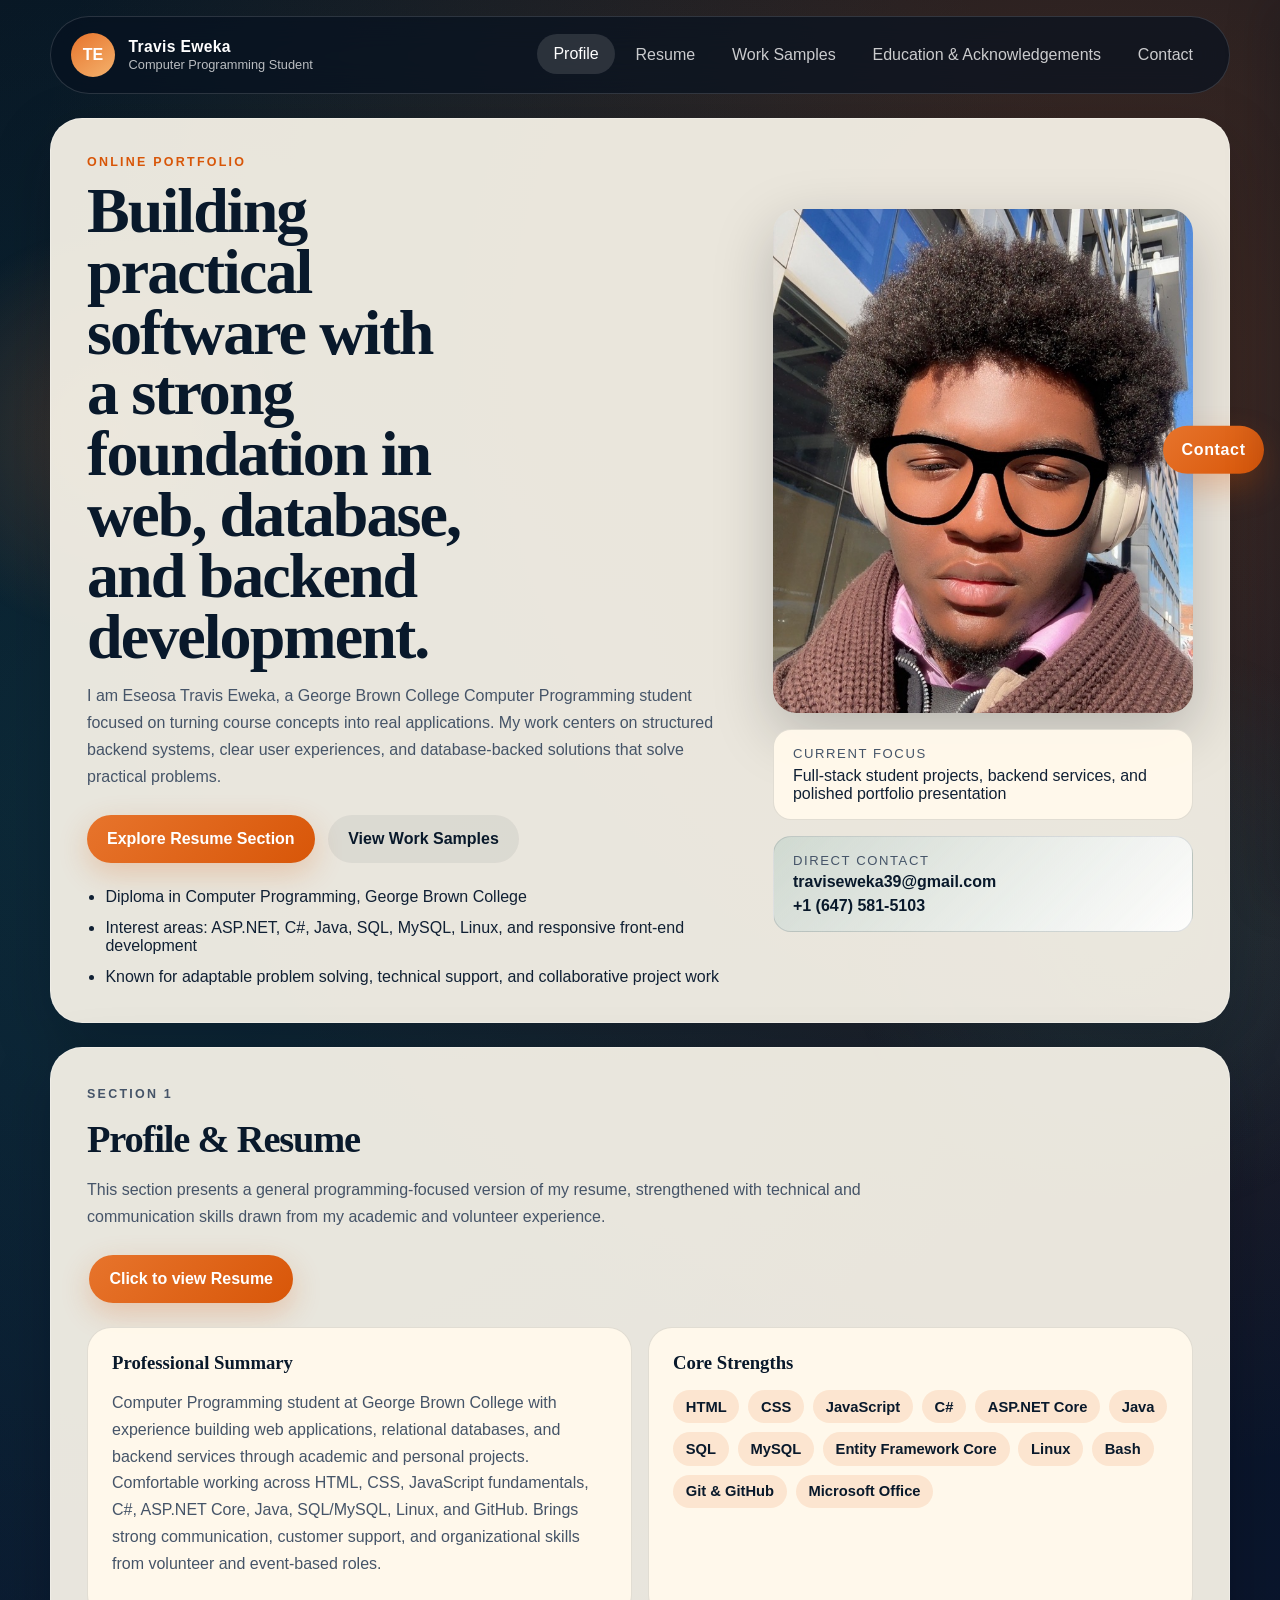
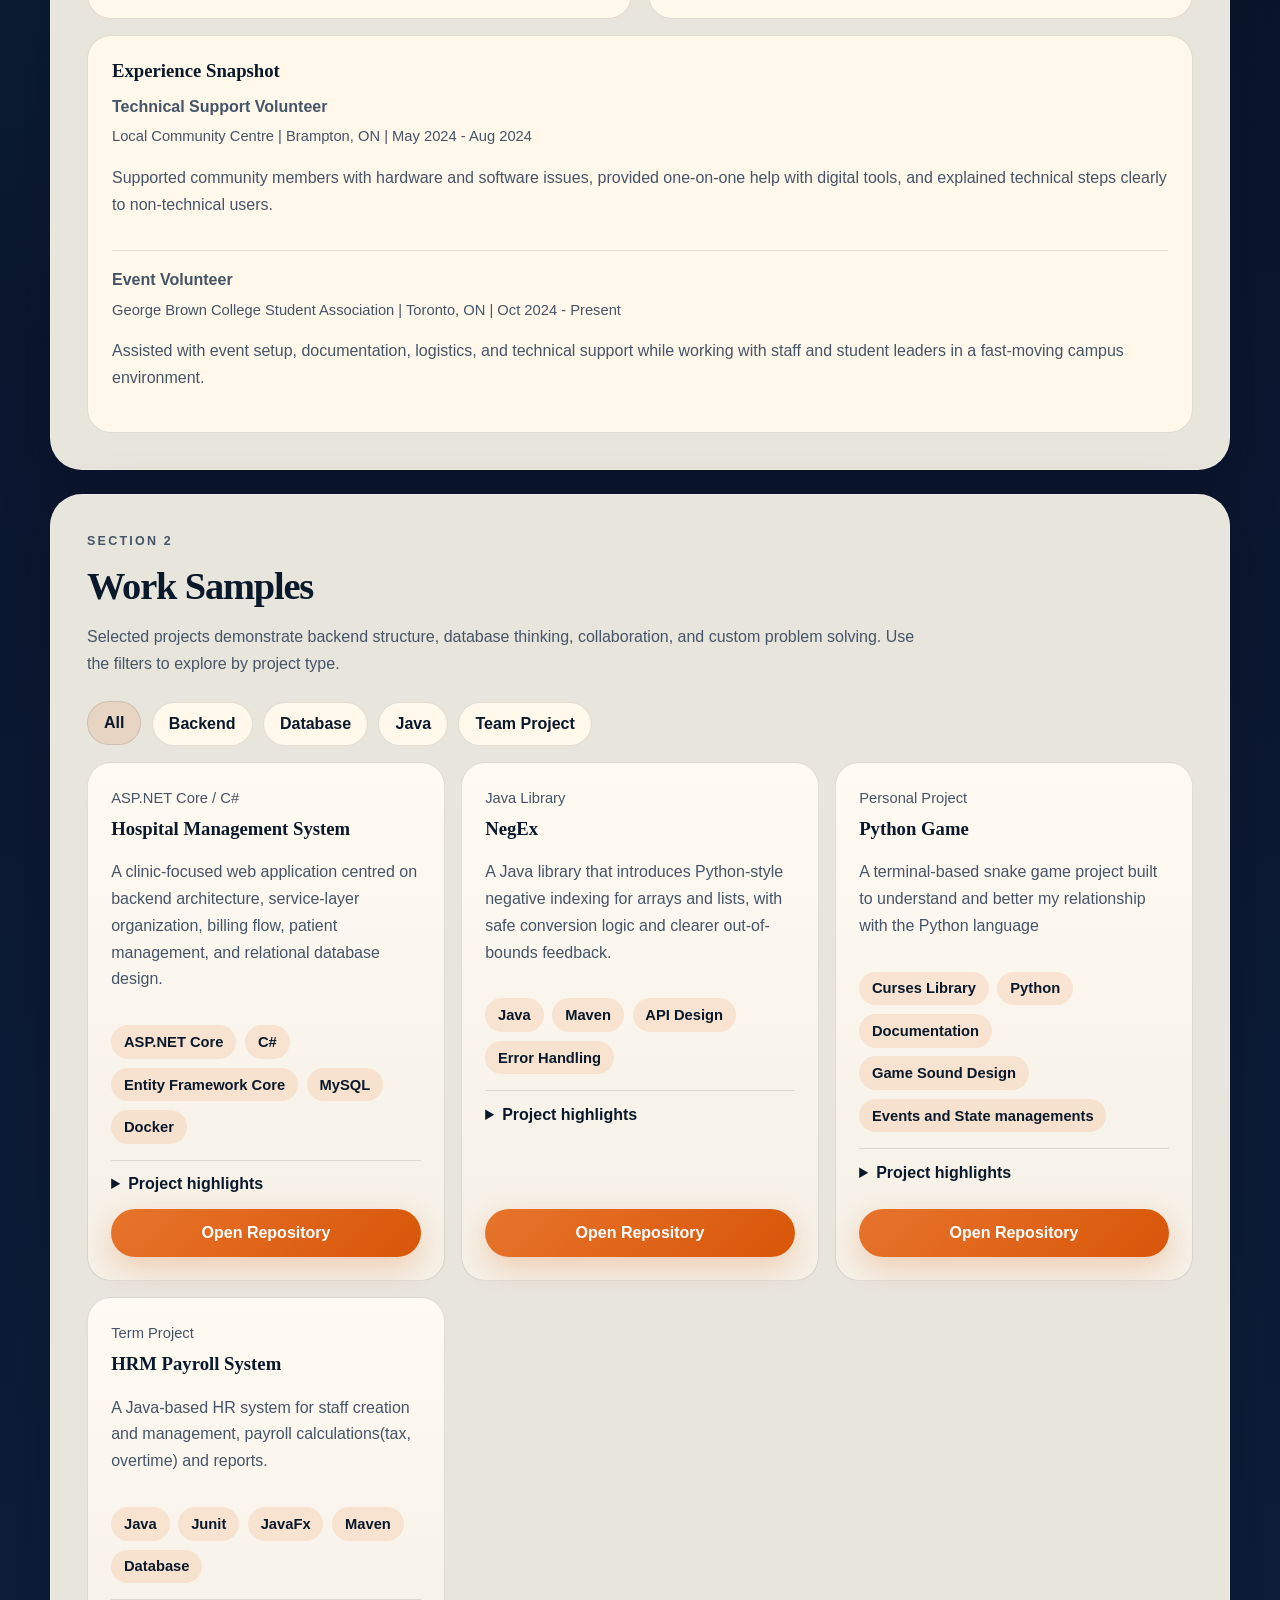
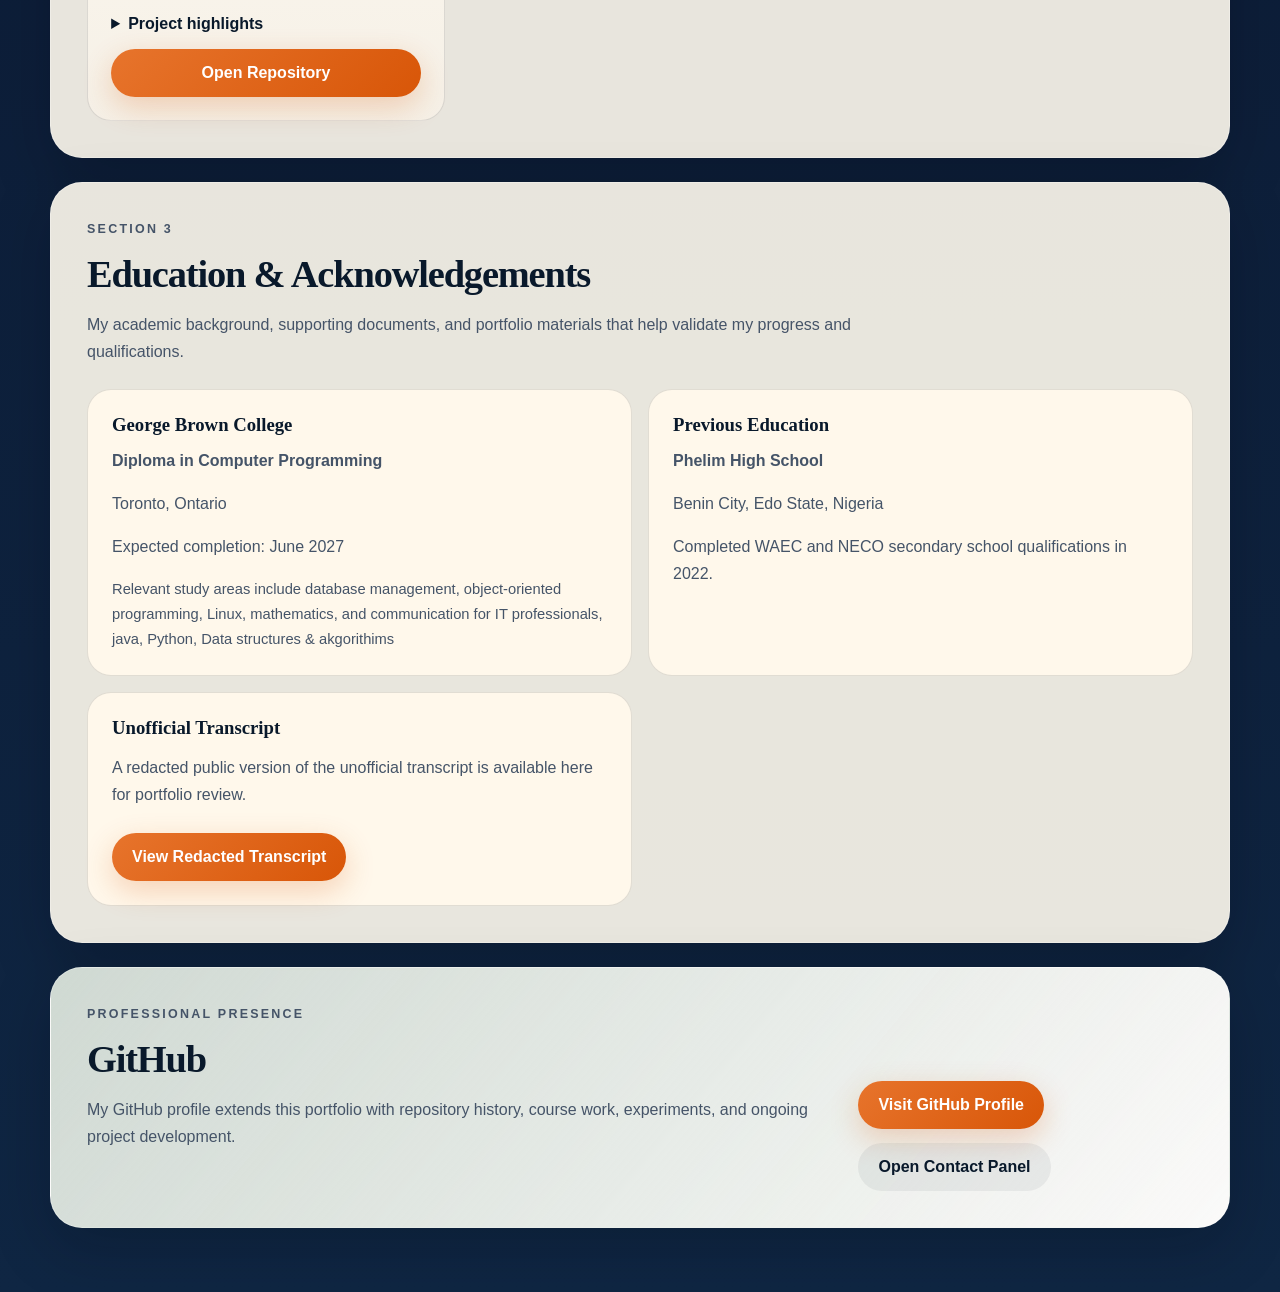
==== commit d93ff780: "Redact public transcript copy" ====
--- a/index.html
+++ b/index.html
@@ -302,9 +302,9 @@
                     <h3>Unofficial Transcript</h3>
                     <!-- Note to self: To replace this document later, keep the new file at assets/documents/Unofficial_Transcript.pdf
                          or update the href if you choose a new filename. Full instructions are also in README.md. -->
-                    <p>Current academic record is available as a PDF.</p>
-                    <div class="button-row">
-                        <a class="button" href="assets/documents/Unofficial_Transcript.pdf" target="_blank" rel="noreferrer">View Transcript</a>
+                    <p>A redacted public version of the unofficial transcript is available here for portfolio review.</p>
+                    <div class="button-row">
+                        <a class="button" href="assets/documents/Unofficial_Transcript.pdf" target="_blank" rel="noreferrer">View Redacted Transcript</a>
                     </div>
                 </article>
 
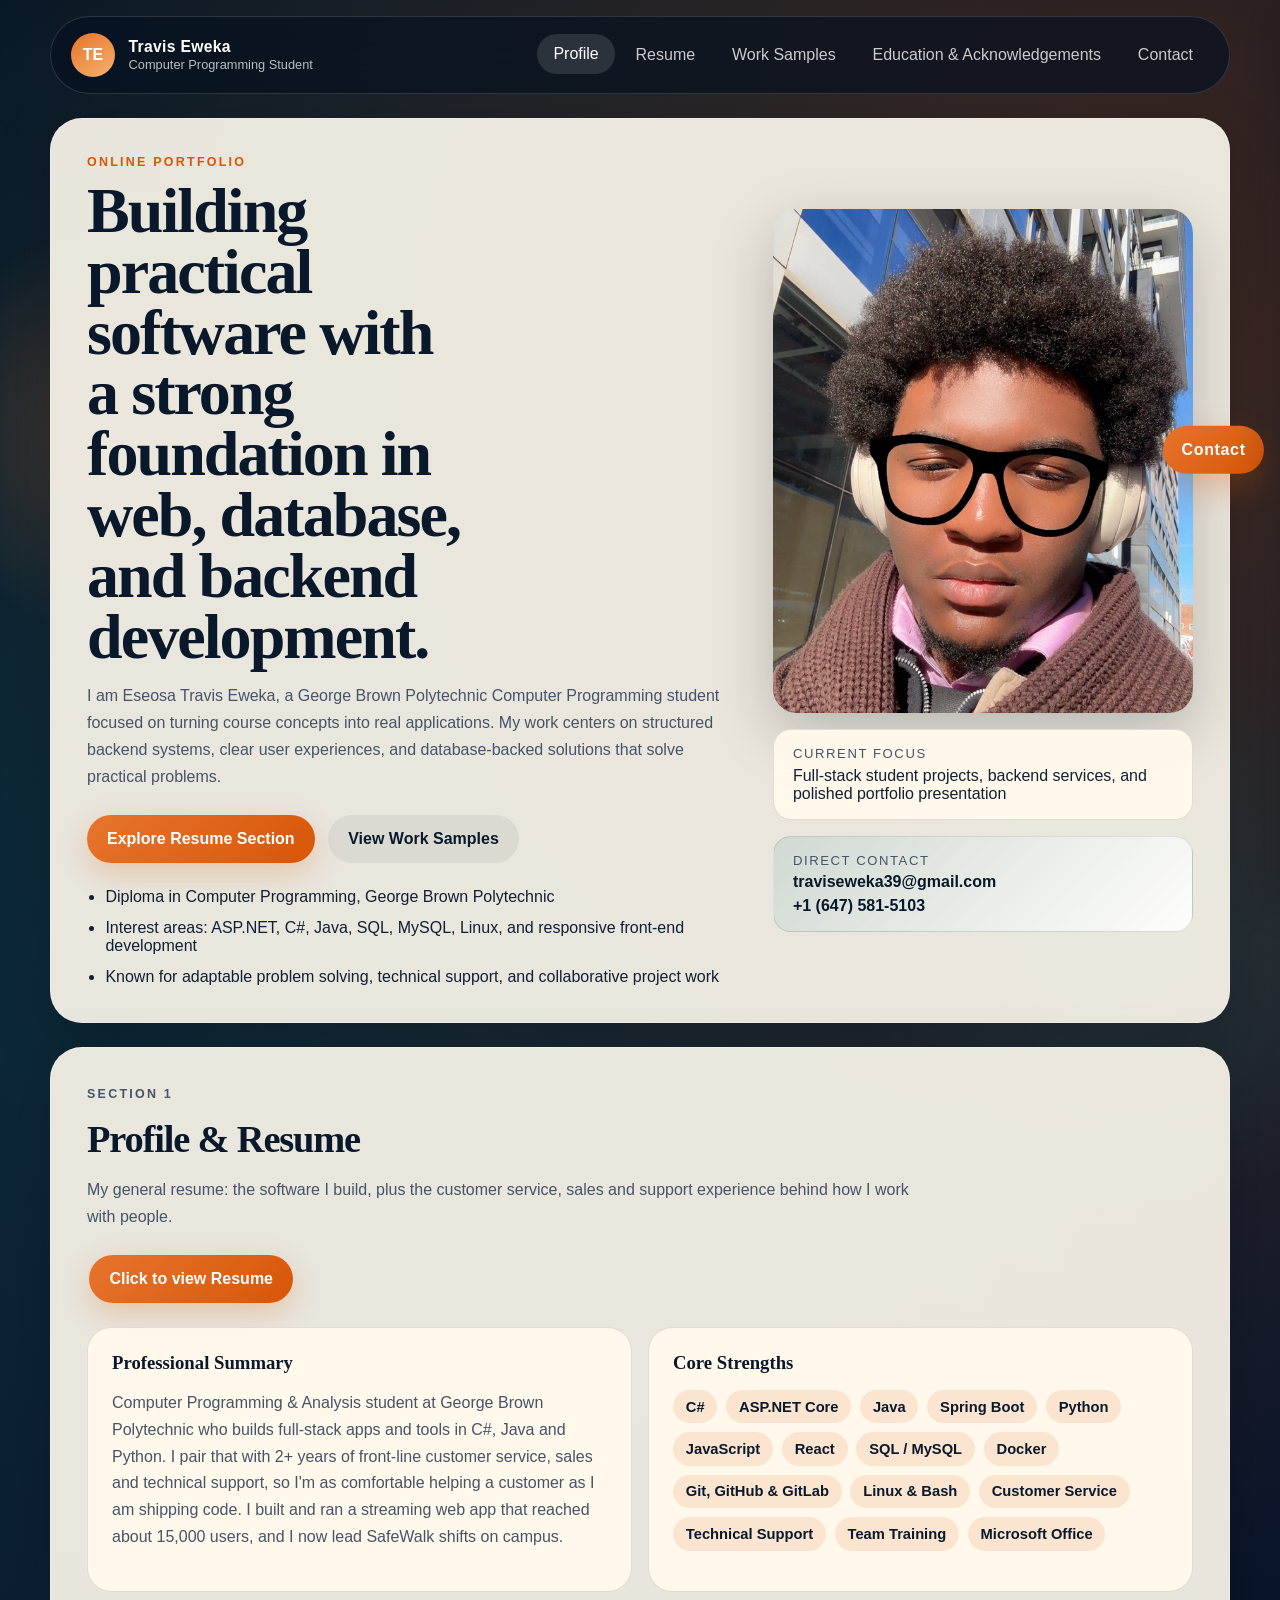
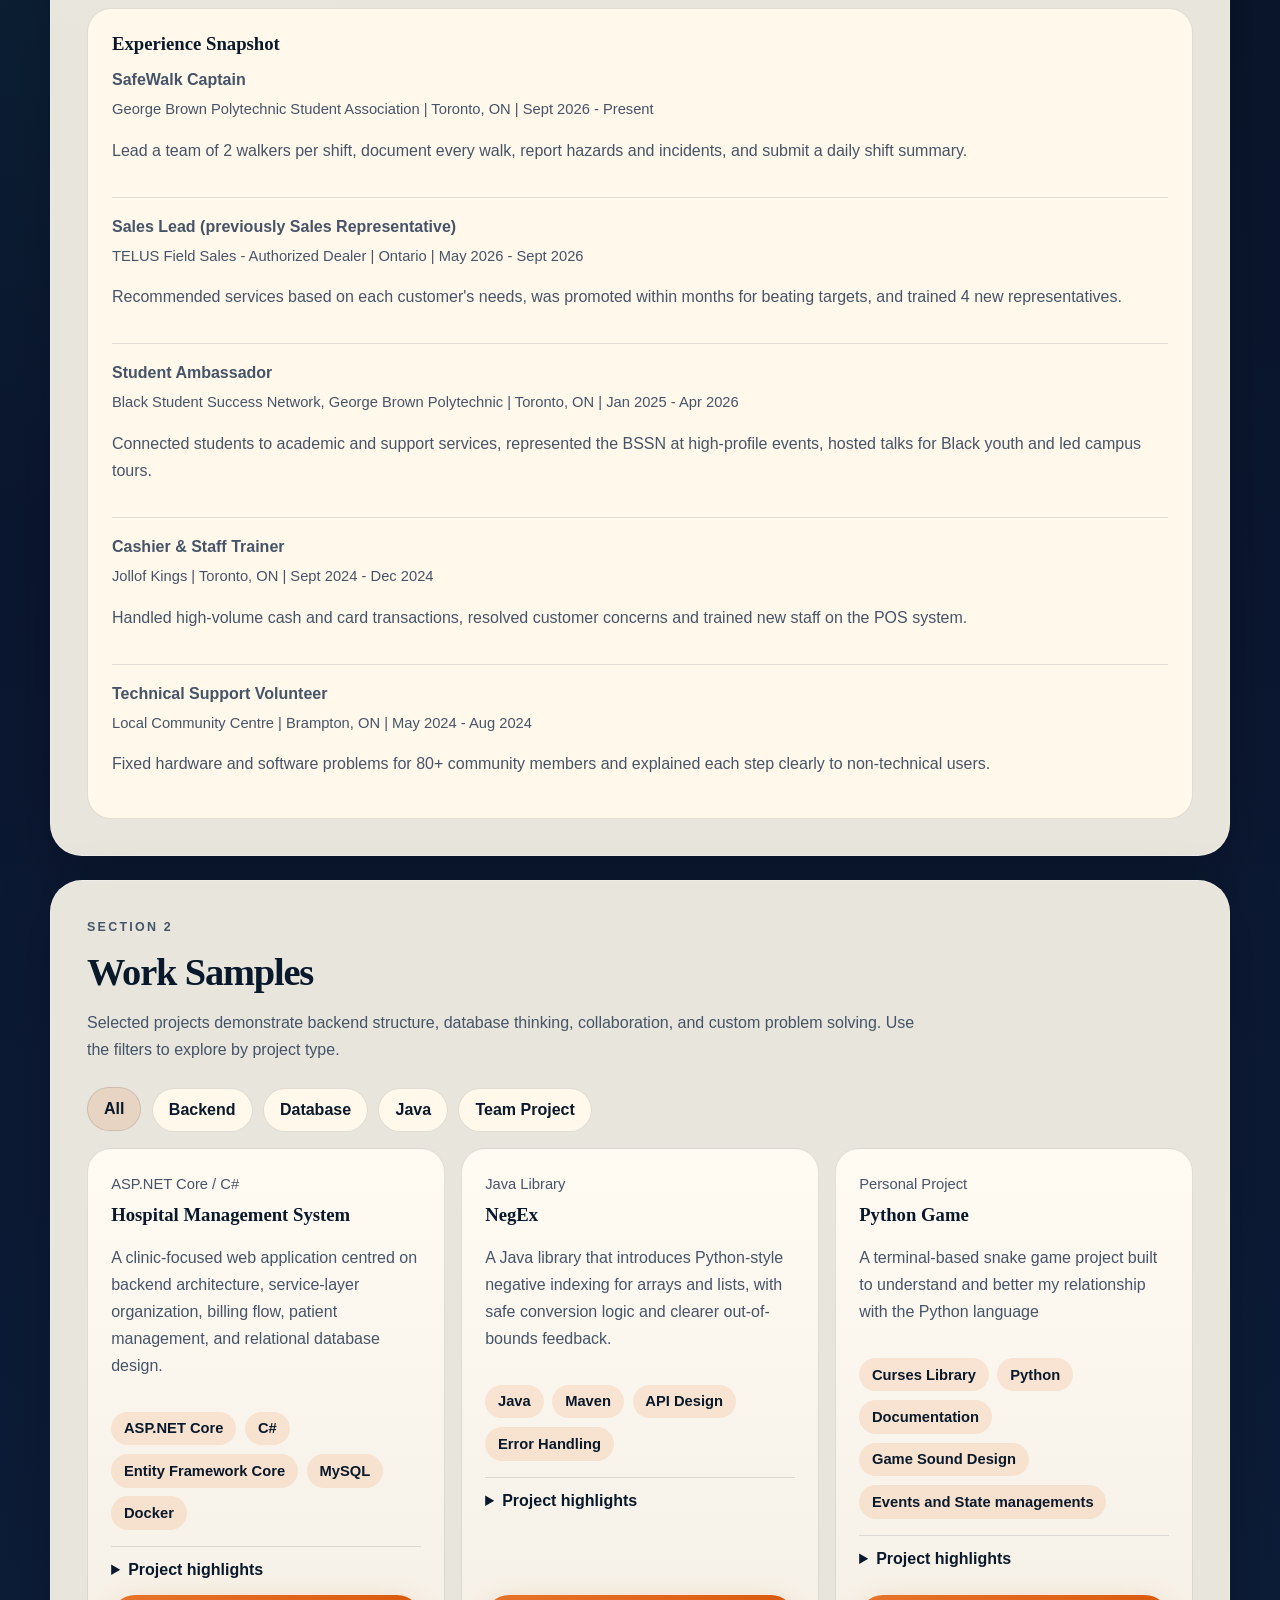
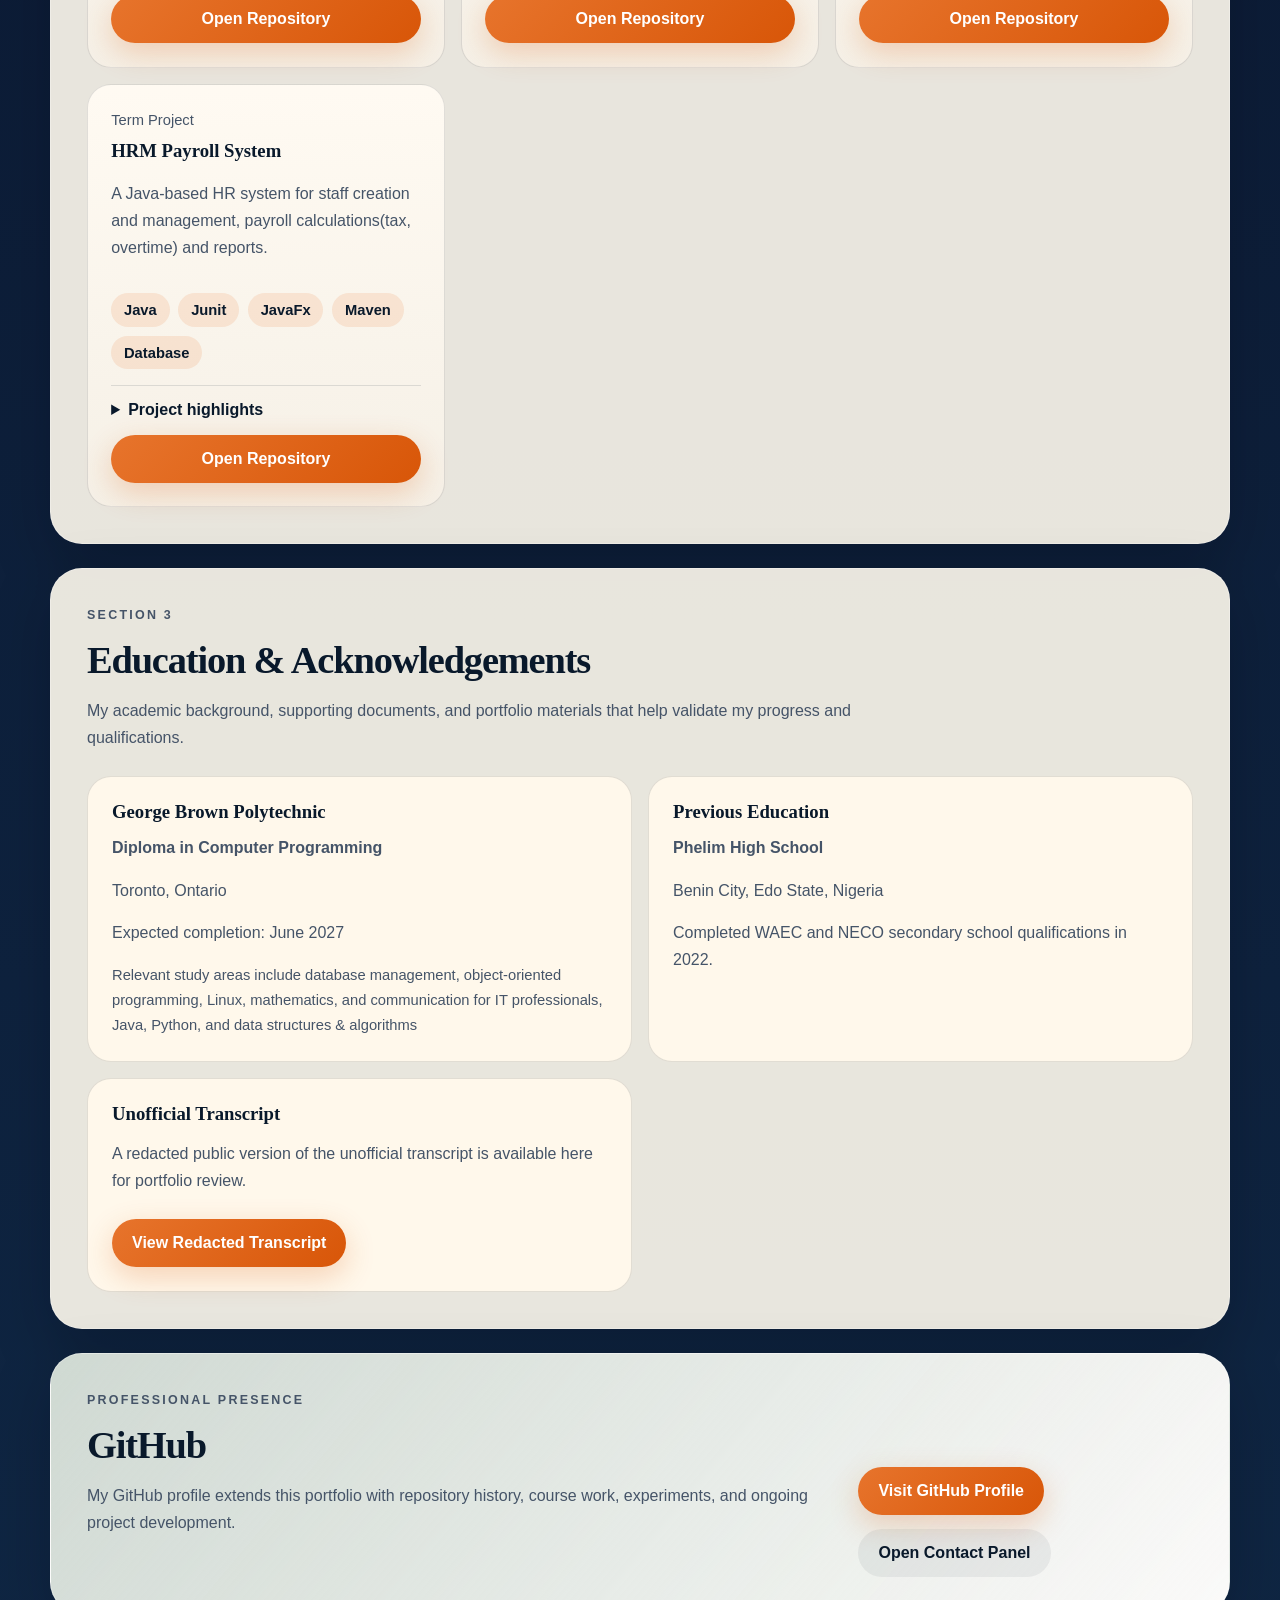
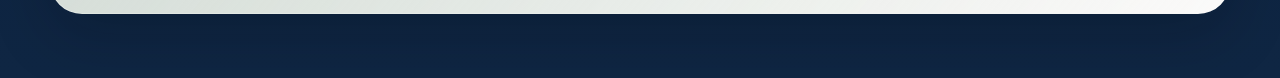
==== commit 91607bd6: "feat/bugs: refresh general resume and make contact form send email - resume.html: new general resume" ====
--- a/index.html
+++ b/index.html
@@ -3,7 +3,7 @@
 <head>
     <meta charset="UTF-8">
     <meta name="viewport" content="width=device-width, initial-scale=1.0">
-    <meta name="description" content="Online portfolio for Eseosa Travis Eweka, a George Brown College Computer Programming student.">
+    <meta name="description" content="Online portfolio for Eseosa Travis Eweka, a George Brown Polytechnic Computer Programming student.">
     <title>Eseosa Travis Eweka | Online Portfolio</title>
     <link rel="icon" href="data:image/svg+xml,%3Csvg xmlns='http://www.w3.org/2000/svg' viewBox='0 0 64 64'%3E%3Crect width='64' height='64' rx='16' fill='%23e7742c'/%3E%3Ctext x='50%25' y='56%25' text-anchor='middle' font-family='Arial' font-size='28' font-weight='700' fill='white'%3ETE%3C/text%3E%3C/svg%3E">
     <link rel="stylesheet" href="styles.css">
@@ -37,7 +37,7 @@
                 <p class="eyebrow">Online Portfolio</p>
                 <h1>Building practical software with a strong foundation in web, database, and backend development.</h1>
                 <p class="lede">
-                    I am Eseosa Travis Eweka, a George Brown College Computer Programming student focused on turning course concepts into real applications.
+                    I am Eseosa Travis Eweka, a George Brown Polytechnic Computer Programming student focused on turning course concepts into real applications.
                     My work centers on structured backend systems, clear user experiences, and database-backed solutions that solve practical problems.
                 </p>
 
@@ -47,7 +47,7 @@
                 </div>
 
                 <ul class="hero-points">
-                    <li>Diploma in Computer Programming, George Brown College</li>
+                    <li>Diploma in Computer Programming, George Brown Polytechnic</li>
                     <li>Interest areas: ASP.NET, C#, Java, SQL, MySQL, Linux, and responsive front-end development</li>
                     <li>Known for adaptable problem solving, technical support, and collaborative project work</li>
                 </ul>
@@ -75,7 +75,7 @@
 
                 <h2>Profile &amp; Resume</h2>
                 <p>
-                    This section presents a general programming-focused version of my resume, strengthened with technical and communication skills drawn from my academic and volunteer experience.
+                    My general resume: the software I build, plus the customer service, sales and support experience behind how I work with people.
                 </p>
 
 
@@ -91,27 +91,29 @@
                 <article class="panel">
                     <h3>Professional Summary</h3>
                     <p>
-                        Computer Programming student at George Brown College with experience building web applications, relational databases, and backend services through academic and personal projects.
-                        Comfortable working across HTML, CSS, JavaScript fundamentals, C#, ASP.NET Core, Java, SQL/MySQL, Linux, and GitHub.
-                        Brings strong communication, customer support, and organizational skills from volunteer and event-based roles.
+                        Computer Programming &amp; Analysis student at George Brown Polytechnic who builds full-stack apps and tools in C#, Java and Python.
+                        I pair that with 2+ years of front-line customer service, sales and technical support, so I'm as comfortable helping a customer as I am shipping code.
+                        I built and ran a streaming web app that reached about 15,000 users, and I now lead SafeWalk shifts on campus.
                     </p>
                 </article>
 
                 <article class="panel">
                     <h3>Core Strengths</h3>
                     <div class="tag-list">
-                        <span>HTML</span>
-                        <span>CSS</span>
-                        <span>JavaScript</span>
                         <span>C#</span>
                         <span>ASP.NET Core</span>
                         <span>Java</span>
-                        <span>SQL</span>
-                        <span>MySQL</span>
-                        <span>Entity Framework Core</span>
-                        <span>Linux</span>
-                        <span>Bash</span>
-                        <span>Git &amp; GitHub</span>
+                        <span>Spring Boot</span>
+                        <span>Python</span>
+                        <span>JavaScript</span>
+                        <span>React</span>
+                        <span>SQL / MySQL</span>
+                        <span>Docker</span>
+                        <span>Git, GitHub &amp; GitLab</span>
+                        <span>Linux &amp; Bash</span>
+                        <span>Customer Service</span>
+                        <span>Technical Support</span>
+                        <span>Team Training</span>
                         <span>Microsoft Office</span>
                     </div>
                 </article>
@@ -119,29 +121,57 @@
                 <article class="panel panel-wide">
                     <h3>Experience Snapshot</h3>
                     <div class="timeline">
+                        <div class="timeline-item">
+                            <div>
+                                <p class="timeline-role">SafeWalk Captain</p>
+                                <p class="timeline-meta">George Brown Polytechnic Student Association | Toronto, ON | Sept 2026 - Present</p>
+                            </div>
+                            <p>
+                                Lead a team of 2 walkers per shift, document every walk, report hazards and incidents, and submit a daily shift summary.
+                            </p>
+                        </div>
+
+                        <div class="timeline-item">
+                            <div>
+                                <p class="timeline-role">Sales Lead (previously Sales Representative)</p>
+                                <p class="timeline-meta">TELUS Field Sales - Authorized Dealer | Ontario | May 2026 - Sept 2026</p>
+                            </div>
+                            <p>
+                                Recommended services based on each customer's needs, was promoted within months for beating targets, and trained 4 new representatives.
+                            </p>
+                        </div>
+
+                        <div class="timeline-item">
+                            <div>
+                                <p class="timeline-role">Student Ambassador</p>
+                                <p class="timeline-meta">Black Student Success Network, George Brown Polytechnic | Toronto, ON | Jan 2025 - Apr 2026</p>
+                            </div>
+                            <p>
+                                Connected students to academic and support services, represented the BSSN at high-profile events, hosted talks for Black youth and led campus tours.
+                            </p>
+                        </div>
+
+                        <div class="timeline-item">
+                            <div>
+                                <p class="timeline-role">Cashier &amp; Staff Trainer</p>
+                                <p class="timeline-meta">Jollof Kings | Toronto, ON | Sept 2024 - Dec 2024</p>
+                            </div>
+                            <p>
+                                Handled high-volume cash and card transactions, resolved customer concerns and trained new staff on the POS system.
+                            </p>
+                        </div>
+
                         <div class="timeline-item">
                             <div>
                                 <p class="timeline-role">Technical Support Volunteer</p>
                                 <p class="timeline-meta">Local Community Centre | Brampton, ON | May 2024 - Aug 2024</p>
                             </div>
                             <p>
-                                Supported community members with hardware and software issues, provided one-on-one help with digital tools, and explained technical steps clearly to non-technical users.
+                                Fixed hardware and software problems for 80+ community members and explained each step clearly to non-technical users.
                             </p>
                         </div>
-
-                        <div class="timeline-item">
-                            <div>
-                                <p class="timeline-role">Event Volunteer</p>
-                                <p class="timeline-meta">George Brown College Student Association | Toronto, ON | Oct 2024 - Present</p>
-                            </div>
-                            <p>
-                                Assisted with event setup, documentation, logistics, and technical support while working with staff and student leaders in a fast-moving campus environment.
-                            </p>
-                        </div>
-                    </div>
-                </article>
-
-
+                    </div>
+                </article>
             </div>
         </section>
 
@@ -284,11 +314,11 @@
 
             <div class="credentials-grid">
                 <article class="panel">
-                    <h3>George Brown College</h3>
+                    <h3>George Brown Polytechnic</h3>
                     <p class="credential-title">Diploma in Computer Programming</p>
                     <p>Toronto, Ontario</p>
                     <p>Expected completion: June 2027</p>
-                    <p class="panel-note">Relevant study areas include database management, object-oriented programming, Linux, mathematics, and communication for IT professionals, java, Python, Data structures & akgorithims</p>
+                    <p class="panel-note">Relevant study areas include database management, object-oriented programming, Linux, mathematics, and communication for IT professionals, Java, Python, and data structures &amp; algorithms</p>
                 </article>
 
                 <article class="panel">
@@ -343,10 +373,13 @@
         </div>
 
         <p class="contact-intro">
-            Use this form to prepare a short email to me. Add your message and contact details, then the site will open your email app with everything filled in.
+            Send me a message right from this page. Fill in your details and message, and it goes straight to my inbox. I'll reply to the email you give.
         </p>
 
         <form class="contact-form" id="contact-form">
+            <!-- Hidden spam trap: real visitors never see or fill this field. -->
+            <input class="form-honeypot" type="text" name="_honey" tabindex="-1" autocomplete="off" aria-hidden="true">
+
             <label>
                 Your name
                 <input name="visitorName" type="text" placeholder="Jane Smith" required>
@@ -378,15 +411,15 @@
             </div>
 
             <div class="button-row">
-                <button class="button" type="submit">Open Email Draft</button>
+                <button class="button" type="submit" id="send-message">Send Message</button>
                 <button class="button button-secondary" type="button" id="copy-email">Copy Email Address</button>
             </div>
         </form>
 
         <div class="contact-preview">
-            <p class="preview-label">Email preview</p>
+            <p class="preview-label">Message preview</p>
             <div id="preview-box">
-                Fill in the form to preview the email body that will be sent to traviseweka39@gmail.com.
+                Fill in the form to preview the message that will be sent to traviseweka39@gmail.com.
             </div>
         </div>
     </aside>
--- a/styles.css
+++ b/styles.css
@@ -680,6 +680,25 @@
 .resume-stack {
     display: grid;
     gap: 1.25rem;
+    align-content: start;
+}
+
+.resume-entry + .resume-entry {
+    margin-top: 1.1rem;
+}
+
+.resume-entry h3 {
+    margin-bottom: 0.2rem;
+}
+
+.resume-meta {
+    margin: 0 0 0.55rem;
+    color: var(--text-soft);
+    font-size: 0.95rem;
+}
+
+.resume-page .resume-subheading {
+    margin-top: 1.6rem;
 }
 
 @media (max-width: 980px) {
@@ -752,6 +771,19 @@
 }
 
 @media print {
+    @page {
+        size: letter;
+        margin: 0.45in;
+    }
+
+    html {
+        font-size: 12px;
+    }
+
+    .resume-page {
+        background: #ffffff;
+    }
+
     .resume-actions {
         display: none;
     }
@@ -759,6 +791,107 @@
     .resume-shell {
         box-shadow: none;
         margin: 0;
+        padding: 0;
         width: 100%;
-    }
-}
+        background: #ffffff;
+    }
+
+    .resume-header {
+        flex-direction: row;
+        padding-bottom: 0.6rem;
+    }
+
+    .resume-header h1 {
+        font-size: 2.2rem;
+    }
+
+    /* Grid layouts break badly across printed pages in Chrome, so print uses plain blocks. */
+    .resume-grid-layout {
+        display: flex;
+        align-items: flex-start;
+        gap: 1.4rem;
+        margin-top: 0.8rem;
+    }
+
+    .resume-stack {
+        display: block;
+    }
+
+    .resume-stack:first-child {
+        flex: 1.6 1 0;
+    }
+
+    .resume-stack:last-child {
+        flex: 1 1 0;
+    }
+
+    .resume-card + .resume-card {
+        margin-top: 0.8rem;
+    }
+
+    .resume-card {
+        padding: 0;
+        border: 0;
+        border-radius: 0;
+        background: transparent;
+    }
+
+    .resume-page h2 {
+        margin-bottom: 0.4rem;
+        padding-bottom: 0.2rem;
+        border-bottom: 1px solid var(--line);
+        font-size: 1.25rem;
+    }
+
+    .resume-page h3 {
+        font-size: 1rem;
+    }
+
+    .resume-page p,
+    .resume-page li {
+        line-height: 1.4;
+    }
+
+    .resume-card ul {
+        display: block;
+    }
+
+    .resume-card li + li {
+        margin-top: 0.2rem;
+    }
+
+    .resume-entry + .resume-entry {
+        margin-top: 0.6rem;
+    }
+
+    .resume-meta {
+        margin-bottom: 0.25rem;
+    }
+
+    .resume-page .resume-subheading {
+        margin-top: 0.9rem;
+    }
+
+    .resume-entry {
+        break-inside: avoid;
+    }
+
+    .resume-page a {
+        color: inherit;
+        text-decoration: none;
+    }
+}
+
+
+.form-honeypot {
+    position: absolute;
+    left: -9999px;
+    width: 1px;
+    height: 1px;
+    opacity: 0;
+}
+
+.contact-form button[disabled] {
+    opacity: 0.6;
+    cursor: wait;
+}
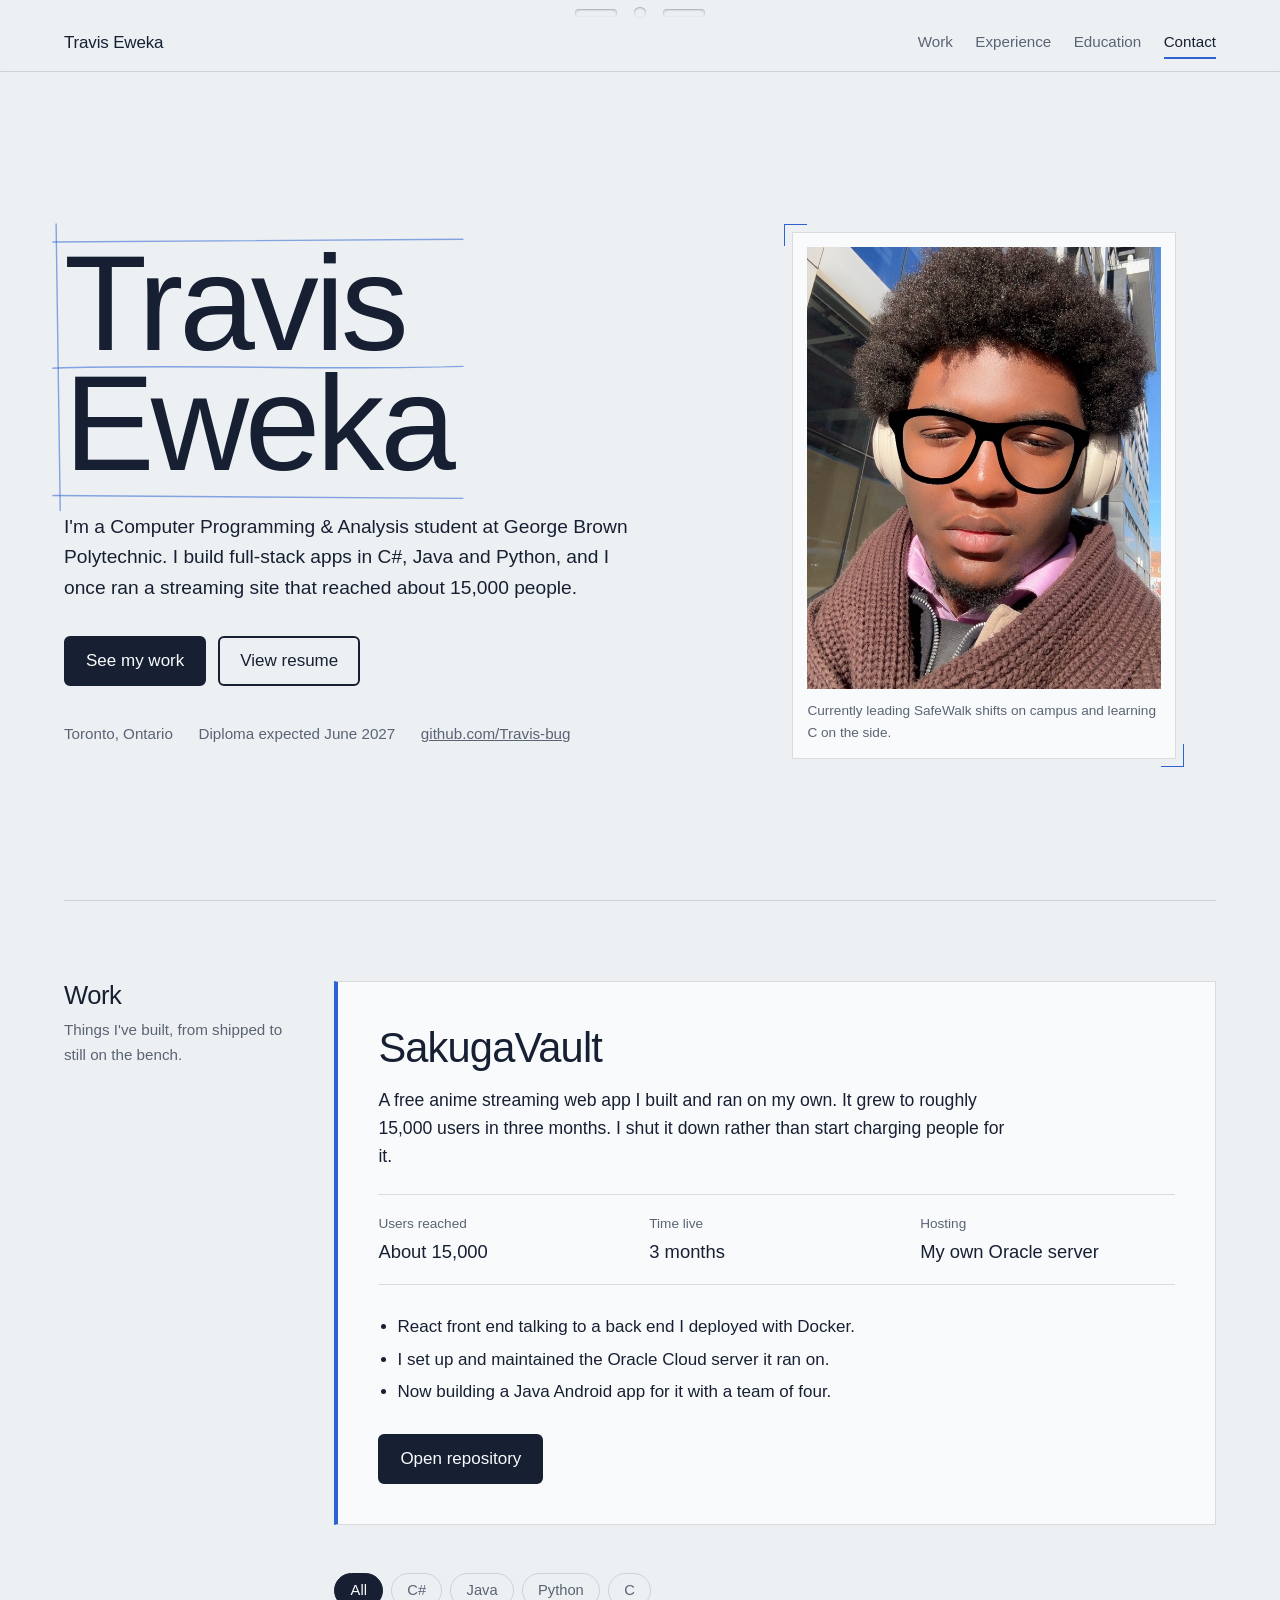
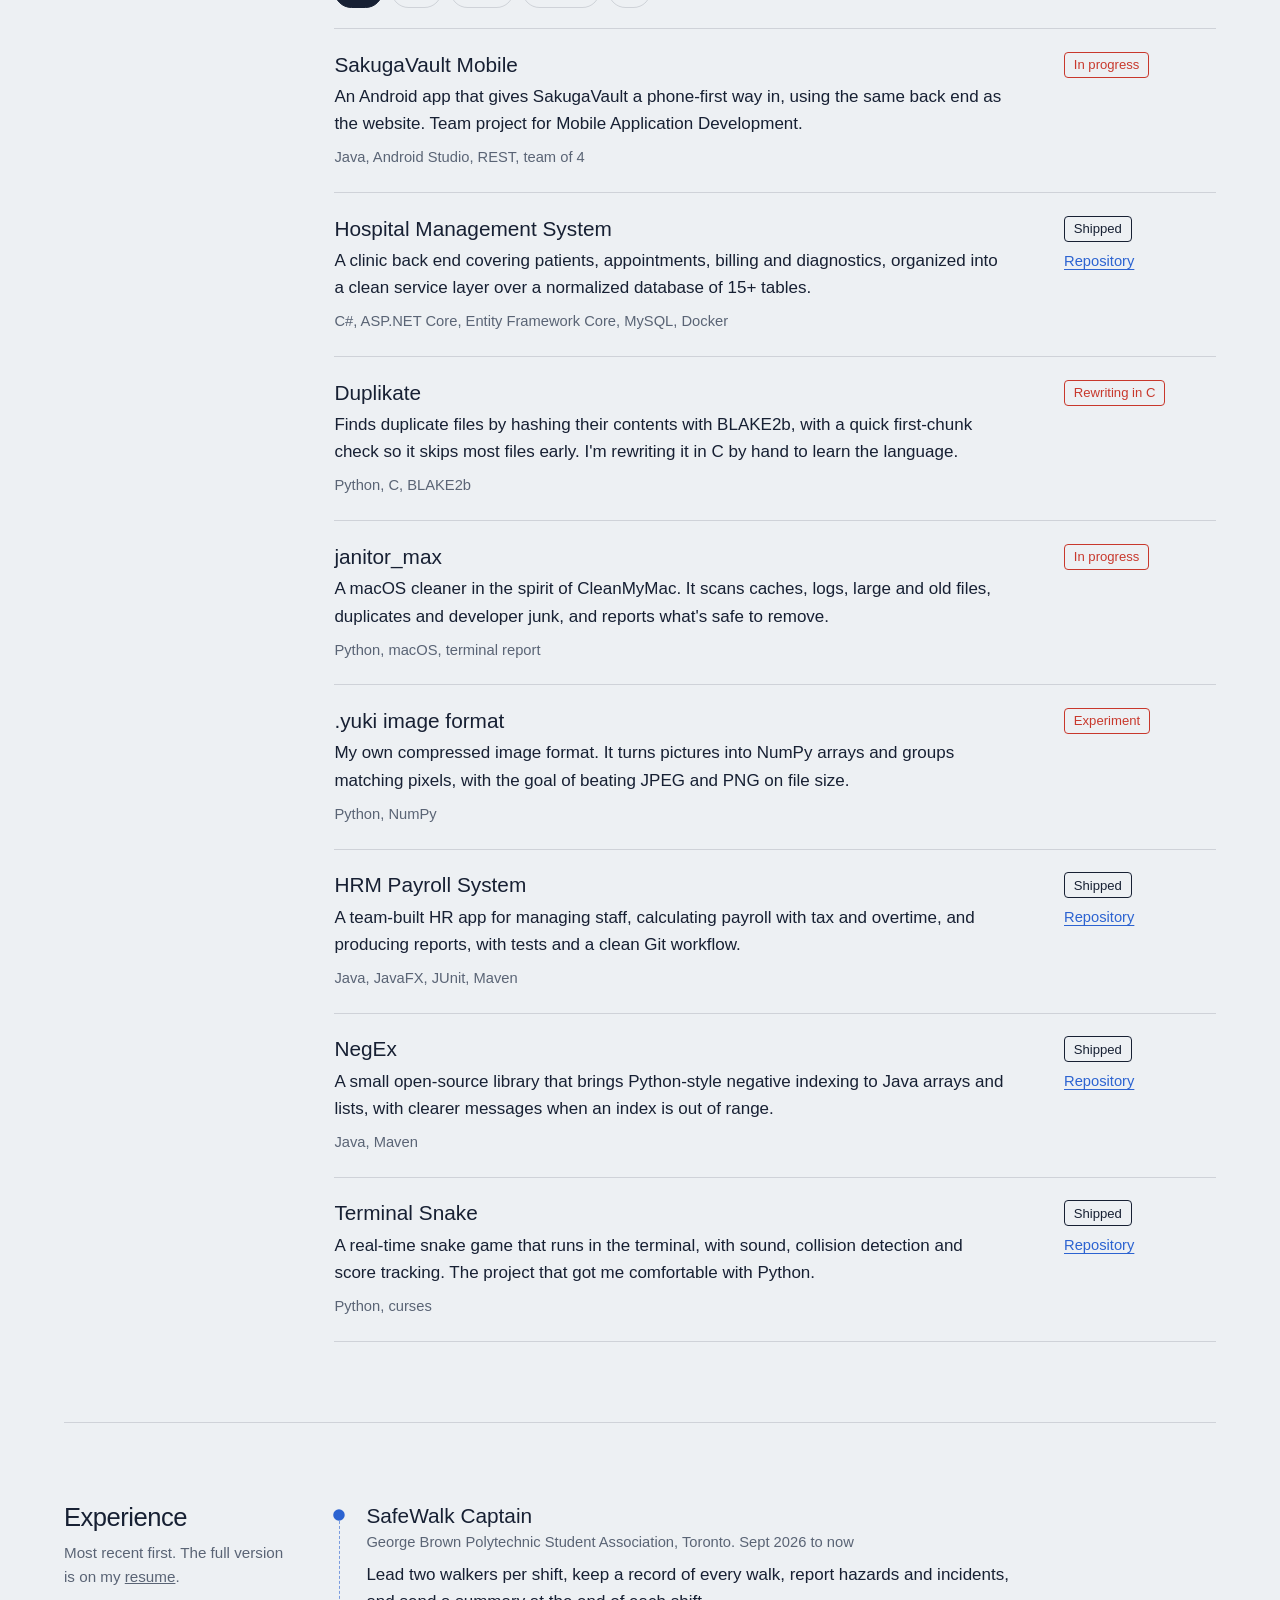
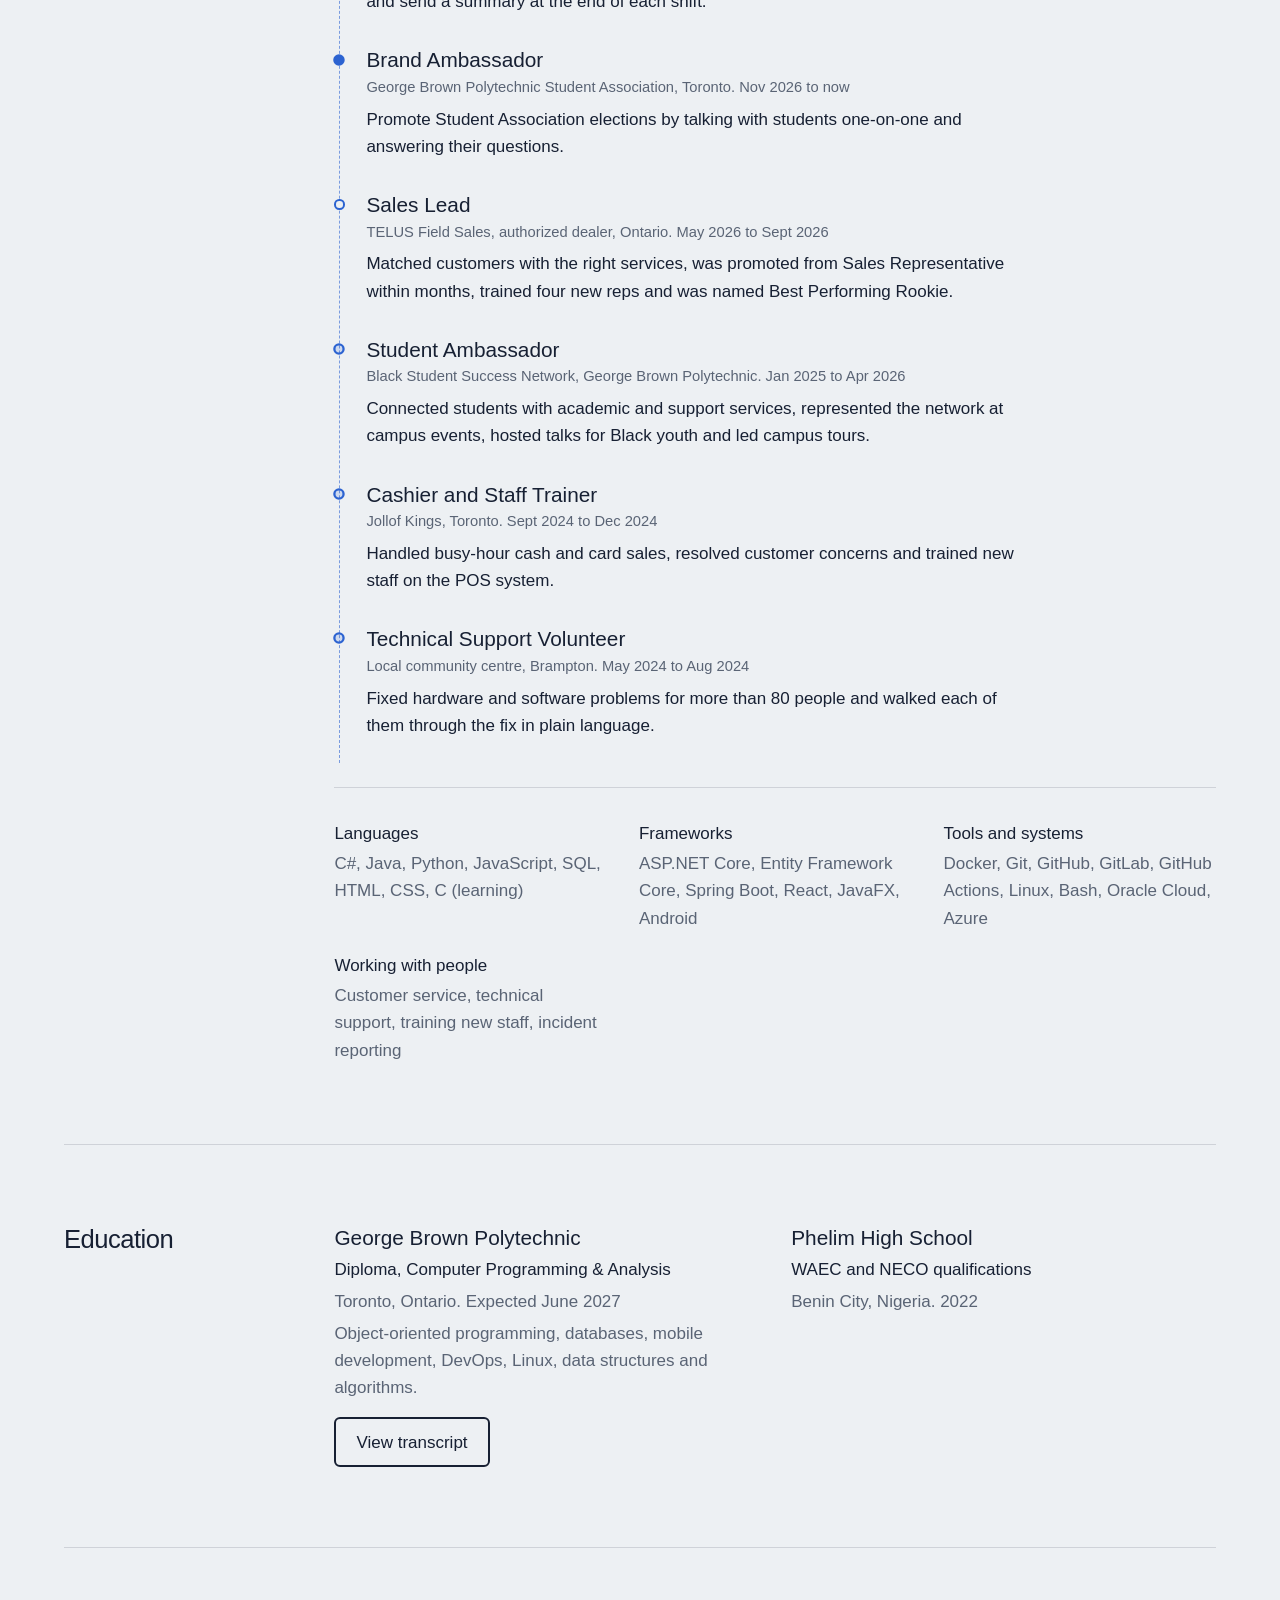
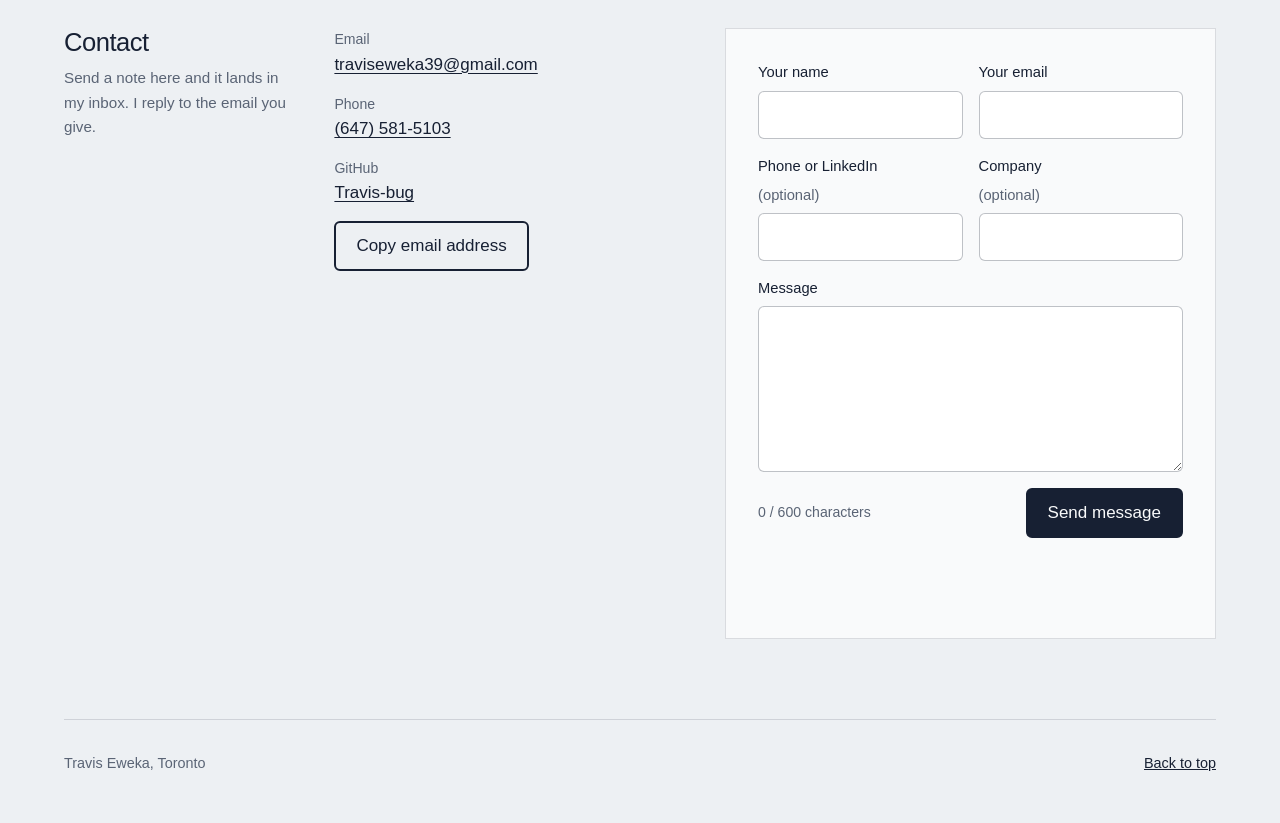
==== commit 288ea689: "feat/refactor: redesign portfolio with full-width layout-paper theme Classic Helvetica type at light" ====
--- a/index.html
+++ b/index.html
@@ -3,425 +3,292 @@
 <head>
     <meta charset="UTF-8">
     <meta name="viewport" content="width=device-width, initial-scale=1.0">
-    <meta name="description" content="Online portfolio for Eseosa Travis Eweka, a George Brown Polytechnic Computer Programming student.">
-    <title>Eseosa Travis Eweka | Online Portfolio</title>
-    <link rel="icon" href="data:image/svg+xml,%3Csvg xmlns='http://www.w3.org/2000/svg' viewBox='0 0 64 64'%3E%3Crect width='64' height='64' rx='16' fill='%23e7742c'/%3E%3Ctext x='50%25' y='56%25' text-anchor='middle' font-family='Arial' font-size='28' font-weight='700' fill='white'%3ETE%3C/text%3E%3C/svg%3E">
+    <meta name="description" content="Travis Eweka, Computer Programming & Analysis student at George Brown Polytechnic. Full-stack apps in C#, Java and Python.">
+    <meta name="theme-color" content="#edf0f3">
+    <title>Travis Eweka | Portfolio</title>
+    <link rel="icon" href="data:image/svg+xml,%3Csvg xmlns='http://www.w3.org/2000/svg' viewBox='0 0 64 64'%3E%3Crect width='64' height='64' rx='10' fill='%23172033'/%3E%3Ctext x='50%25' y='60%25' text-anchor='middle' font-family='Helvetica, Arial' font-size='28' font-weight='500' fill='%23f9fafb'%3ETE%3C/text%3E%3C/svg%3E">
     <link rel="stylesheet" href="styles.css">
     <script defer src="script.js"></script>
 </head>
 <body>
-    <div class="backdrop backdrop-one"></div>
-    <div class="backdrop backdrop-two"></div>
+    <a class="skip-link" href="#main">Skip to content</a>
 
     <header class="site-header">
-        <a class="brand" href="#profile">
-            <span class="brand-mark">TE</span>
-            <span class="brand-copy">
-                <strong>Travis Eweka</strong>
-                <span>Computer Programming Student</span>
-            </span>
-        </a>
-
-        <nav class="site-nav" aria-label="Primary">
-            <a href="#profile" data-nav-link>Profile</a>
-            <a href="#resume" data-nav-link>Resume</a>
-            <a href="#work-samples" data-nav-link>Work Samples</a>
-            <a href="#education" data-nav-link>Education &amp; Acknowledgements</a>
-            <button class="nav-contact-button" type="button" data-contact-open>Contact</button>
-        </nav>
+        <div class="pegbar" aria-hidden="true"><span></span><span></span><span></span></div>
+        <div class="wrap header-row">
+            <a class="brand" href="#top">Travis Eweka</a>
+            <nav class="site-nav" aria-label="Primary">
+                <a href="#work" data-nav-link>Work</a>
+                <a href="#experience" data-nav-link>Experience</a>
+                <a class="hide-sm" href="#education" data-nav-link>Education</a>
+                <a href="#contact" data-nav-link>Contact</a>
+            </nav>
+        </div>
     </header>
 
-    <main>
-        <section class="section hero reveal" id="profile" data-section>
-            <div class="hero-copy">
-                <p class="eyebrow">Online Portfolio</p>
-                <h1>Building practical software with a strong foundation in web, database, and backend development.</h1>
-                <p class="lede">
-                    I am Eseosa Travis Eweka, a George Brown Polytechnic Computer Programming student focused on turning course concepts into real applications.
-                    My work centers on structured backend systems, clear user experiences, and database-backed solutions that solve practical problems.
+    <main id="main">
+        <section class="wrap hero" id="top">
+            <div>
+                <div class="name-block">
+                    <svg class="rough" viewBox="0 0 100 100" preserveAspectRatio="none" aria-hidden="true">
+                        <path d="M-3 9 L103 8"/>
+                        <path d="M-2 93 L102 94"/>
+                        <path d="M1 3 L2 98"/>
+                        <path d="M-4 51 C 30 49, 70 52, 104 50"/>
+                        <path class="red" d="M-1 30 L-1 70"/>
+                    </svg>
+                    <h1 class="name"><span>Travis</span><span>Eweka</span></h1>
+                </div>
+                <p class="hero-text">
+                    I'm a Computer Programming &amp; Analysis student at George Brown Polytechnic.
+                    I build full-stack apps in C#, Java and Python, and I once ran a streaming site
+                    that reached about 15,000 people.
                 </p>
-
-                <div class="hero-actions">
-                    <a class="button" href="#resume">Explore Resume Section</a>
-                    <a class="button button-secondary" href="#work-samples">View Work Samples</a>
-                </div>
-
-                <ul class="hero-points">
-                    <li>Diploma in Computer Programming, George Brown Polytechnic</li>
-                    <li>Interest areas: ASP.NET, C#, Java, SQL, MySQL, Linux, and responsive front-end development</li>
-                    <li>Known for adaptable problem solving, technical support, and collaborative project work</li>
+                <div class="actions">
+                    <a class="button" href="#work">See my work</a>
+                    <a class="button button-quiet" href="resume.html">View resume</a>
+                </div>
+                <ul class="hero-facts">
+                    <li>Toronto, Ontario</li>
+                    <li>Diploma expected June 2027</li>
+                    <li><a href="https://github.com/Travis-bug" target="_blank" rel="noreferrer">github.com/Travis-bug</a></li>
                 </ul>
             </div>
-
-            <div class="hero-panel">
-                <img class="portrait" src="assets/images/3475EBD7-9BC5-4697-B7C0-263CB9B5160E_1_105_c.jpeg" alt="Portrait of Eseosa Travis Eweka">
-
-                <div class="mini-card">
-                    <p class="mini-label">Current Focus</p>
-                    <p class="mini-value">Full-stack student projects, backend services, and polished portfolio presentation</p>
-                </div>
-
-                <div class="mini-card mini-card-accent">
-                    <p class="mini-label">Direct Contact</p>
-                    <a href="mailto:traviseweka39@gmail.com">traviseweka39@gmail.com</a>
-                    <a href="tel:+16475815103">+1 (647) 581-5103</a>
-                </div>
-            </div>
-        </section>
-
-        <section class="section reveal" id="resume" data-section>
-            <div class="section-heading">
-                <p class="eyebrow">Section 1</p>
-
-                <h2>Profile &amp; Resume</h2>
-                <p>
-                    My general resume: the software I build, plus the customer service, sales and support experience behind how I work with people.
-                </p>
-
-
-                <div class="button-row" style="padding-left: 0.15rem">
-                    <a class="button" href="resume.html">Click to view Resume</a>
-                </div>
-
-            </div>
-
-
-
-            <div class="resume-grid">
-                <article class="panel">
-                    <h3>Professional Summary</h3>
-                    <p>
-                        Computer Programming &amp; Analysis student at George Brown Polytechnic who builds full-stack apps and tools in C#, Java and Python.
-                        I pair that with 2+ years of front-line customer service, sales and technical support, so I'm as comfortable helping a customer as I am shipping code.
-                        I built and ran a streaming web app that reached about 15,000 users, and I now lead SafeWalk shifts on campus.
+            <figure class="portrait-frame">
+                <img src="assets/images/profile.jpg" alt="Travis Eweka" width="665" height="1182">
+                <figcaption>Currently leading SafeWalk shifts on campus and learning C on the side.</figcaption>
+            </figure>
+        </section>
+
+        <section class="wrap section" id="work" data-section>
+            <div class="section-head">
+                <h2>Work</h2>
+                <p>Things I've built, from shipped to still on the bench.</p>
+            </div>
+            <div class="section-body">
+                <article class="feature">
+                    <h3>SakugaVault</h3>
+                    <p class="feature-lede">
+                        A free anime streaming web app I built and ran on my own. It grew to roughly
+                        15,000 users in three months. I shut it down rather than start charging people for it.
                     </p>
-                </article>
-
-                <article class="panel">
-                    <h3>Core Strengths</h3>
-                    <div class="tag-list">
-                        <span>C#</span>
-                        <span>ASP.NET Core</span>
-                        <span>Java</span>
-                        <span>Spring Boot</span>
-                        <span>Python</span>
-                        <span>JavaScript</span>
-                        <span>React</span>
-                        <span>SQL / MySQL</span>
-                        <span>Docker</span>
-                        <span>Git, GitHub &amp; GitLab</span>
-                        <span>Linux &amp; Bash</span>
-                        <span>Customer Service</span>
-                        <span>Technical Support</span>
-                        <span>Team Training</span>
-                        <span>Microsoft Office</span>
+                    <dl class="feature-stats">
+                        <div><dt>Users reached</dt><dd>About 15,000</dd></div>
+                        <div><dt>Time live</dt><dd>3 months</dd></div>
+                        <div><dt>Hosting</dt><dd>My own Oracle server</dd></div>
+                    </dl>
+                    <ul class="feature-notes">
+                        <li>React front end talking to a back end I deployed with Docker.</li>
+                        <li>I set up and maintained the Oracle Cloud server it ran on.</li>
+                        <li>Now building a Java Android app for it with a team of four.</li>
+                    </ul>
+                    <div class="actions">
+                        <a class="button" href="https://github.com/Travis-bug/SakugaVault" target="_blank" rel="noreferrer">Open repository</a>
                     </div>
                 </article>
 
-                <article class="panel panel-wide">
-                    <h3>Experience Snapshot</h3>
-                    <div class="timeline">
-                        <div class="timeline-item">
-                            <div>
-                                <p class="timeline-role">SafeWalk Captain</p>
-                                <p class="timeline-meta">George Brown Polytechnic Student Association | Toronto, ON | Sept 2026 - Present</p>
-                            </div>
-                            <p>
-                                Lead a team of 2 walkers per shift, document every walk, report hazards and incidents, and submit a daily shift summary.
-                            </p>
-                        </div>
-
-                        <div class="timeline-item">
-                            <div>
-                                <p class="timeline-role">Sales Lead (previously Sales Representative)</p>
-                                <p class="timeline-meta">TELUS Field Sales - Authorized Dealer | Ontario | May 2026 - Sept 2026</p>
-                            </div>
-                            <p>
-                                Recommended services based on each customer's needs, was promoted within months for beating targets, and trained 4 new representatives.
-                            </p>
-                        </div>
-
-                        <div class="timeline-item">
-                            <div>
-                                <p class="timeline-role">Student Ambassador</p>
-                                <p class="timeline-meta">Black Student Success Network, George Brown Polytechnic | Toronto, ON | Jan 2025 - Apr 2026</p>
-                            </div>
-                            <p>
-                                Connected students to academic and support services, represented the BSSN at high-profile events, hosted talks for Black youth and led campus tours.
-                            </p>
-                        </div>
-
-                        <div class="timeline-item">
-                            <div>
-                                <p class="timeline-role">Cashier &amp; Staff Trainer</p>
-                                <p class="timeline-meta">Jollof Kings | Toronto, ON | Sept 2024 - Dec 2024</p>
-                            </div>
-                            <p>
-                                Handled high-volume cash and card transactions, resolved customer concerns and trained new staff on the POS system.
-                            </p>
-                        </div>
-
-                        <div class="timeline-item">
-                            <div>
-                                <p class="timeline-role">Technical Support Volunteer</p>
-                                <p class="timeline-meta">Local Community Centre | Brampton, ON | May 2024 - Aug 2024</p>
-                            </div>
-                            <p>
-                                Fixed hardware and software problems for 80+ community members and explained each step clearly to non-technical users.
-                            </p>
-                        </div>
+                <div class="filters" role="group" aria-label="Filter projects by language">
+                    <button type="button" data-filter="all" aria-pressed="true">All</button>
+                    <button type="button" data-filter="csharp" aria-pressed="false">C#</button>
+                    <button type="button" data-filter="java" aria-pressed="false">Java</button>
+                    <button type="button" data-filter="python" aria-pressed="false">Python</button>
+                    <button type="button" data-filter="c" aria-pressed="false">C</button>
+                </div>
+
+                <ul class="projects">
+                    <li class="project" data-tags="java">
+                        <div>
+                            <h3>SakugaVault Mobile</h3>
+                            <p>An Android app that gives SakugaVault a phone-first way in, using the same back end as the website. Team project for Mobile Application Development.</p>
+                            <p class="stack">Java, Android Studio, REST, team of 4</p>
+                        </div>
+                        <div class="project-side"><span class="status status-wip">In progress</span></div>
+                    </li>
+                    <li class="project" data-tags="csharp">
+                        <div>
+                            <h3>Hospital Management System</h3>
+                            <p>A clinic back end covering patients, appointments, billing and diagnostics, organized into a clean service layer over a normalized database of 15+ tables.</p>
+                            <p class="stack">C#, ASP.NET Core, Entity Framework Core, MySQL, Docker</p>
+                        </div>
+                        <div class="project-side">
+                            <span class="status status-done">Shipped</span>
+                            <a href="https://github.com/Travis-bug/Hospital-Management-System" target="_blank" rel="noreferrer">Repository</a>
+                        </div>
+                    </li>
+                    <li class="project" data-tags="python c">
+                        <div>
+                            <h3>Duplikate</h3>
+                            <p>Finds duplicate files by hashing their contents with BLAKE2b, with a quick first-chunk check so it skips most files early. I'm rewriting it in C by hand to learn the language.</p>
+                            <p class="stack">Python, C, BLAKE2b</p>
+                        </div>
+                        <div class="project-side"><span class="status status-wip">Rewriting in C</span></div>
+                    </li>
+                    <li class="project" data-tags="python">
+                        <div>
+                            <h3>janitor_max</h3>
+                            <p>A macOS cleaner in the spirit of CleanMyMac. It scans caches, logs, large and old files, duplicates and developer junk, and reports what's safe to remove.</p>
+                            <p class="stack">Python, macOS, terminal report</p>
+                        </div>
+                        <div class="project-side"><span class="status status-wip">In progress</span></div>
+                    </li>
+                    <li class="project" data-tags="python">
+                        <div>
+                            <h3>.yuki image format</h3>
+                            <p>My own compressed image format. It turns pictures into NumPy arrays and groups matching pixels, with the goal of beating JPEG and PNG on file size.</p>
+                            <p class="stack">Python, NumPy</p>
+                        </div>
+                        <div class="project-side"><span class="status status-wip">Experiment</span></div>
+                    </li>
+                    <li class="project" data-tags="java">
+                        <div>
+                            <h3>HRM Payroll System</h3>
+                            <p>A team-built HR app for managing staff, calculating payroll with tax and overtime, and producing reports, with tests and a clean Git workflow.</p>
+                            <p class="stack">Java, JavaFX, JUnit, Maven</p>
+                        </div>
+                        <div class="project-side">
+                            <span class="status status-done">Shipped</span>
+                            <a href="https://github.com/Travis-bug/Comp2130_Assignment_02" target="_blank" rel="noreferrer">Repository</a>
+                        </div>
+                    </li>
+                    <li class="project" data-tags="java">
+                        <div>
+                            <h3>NegEx</h3>
+                            <p>A small open-source library that brings Python-style negative indexing to Java arrays and lists, with clearer messages when an index is out of range.</p>
+                            <p class="stack">Java, Maven</p>
+                        </div>
+                        <div class="project-side">
+                            <span class="status status-done">Shipped</span>
+                            <a href="https://github.com/Travis-bug/NegEx" target="_blank" rel="noreferrer">Repository</a>
+                        </div>
+                    </li>
+                    <li class="project" data-tags="python">
+                        <div>
+                            <h3>Terminal Snake</h3>
+                            <p>A real-time snake game that runs in the terminal, with sound, collision detection and score tracking. The project that got me comfortable with Python.</p>
+                            <p class="stack">Python, curses</p>
+                        </div>
+                        <div class="project-side">
+                            <span class="status status-done">Shipped</span>
+                            <a href="https://github.com/Travis-bug/Python-game" target="_blank" rel="noreferrer">Repository</a>
+                        </div>
+                    </li>
+                </ul>
+            </div>
+        </section>
+
+        <section class="wrap section" id="experience" data-section>
+            <div class="section-head">
+                <h2>Experience</h2>
+                <p>Most recent first. The full version is on my <a href="resume.html">resume</a>.</p>
+            </div>
+            <div class="section-body">
+                <ol class="timeline">
+                    <li class="is-current">
+                        <h3>SafeWalk Captain</h3>
+                        <p class="when">George Brown Polytechnic Student Association, Toronto. Sept 2026 to now</p>
+                        <p>Lead two walkers per shift, keep a record of every walk, report hazards and incidents, and send a summary at the end of each shift.</p>
+                    </li>
+                    <li class="is-current">
+                        <h3>Brand Ambassador</h3>
+                        <p class="when">George Brown Polytechnic Student Association, Toronto. Nov 2026 to now</p>
+                        <p>Promote Student Association elections by talking with students one-on-one and answering their questions.</p>
+                    </li>
+                    <li>
+                        <h3>Sales Lead</h3>
+                        <p class="when">TELUS Field Sales, authorized dealer, Ontario. May 2026 to Sept 2026</p>
+                        <p>Matched customers with the right services, was promoted from Sales Representative within months, trained four new reps and was named Best Performing Rookie.</p>
+                    </li>
+                    <li>
+                        <h3>Student Ambassador</h3>
+                        <p class="when">Black Student Success Network, George Brown Polytechnic. Jan 2025 to Apr 2026</p>
+                        <p>Connected students with academic and support services, represented the network at campus events, hosted talks for Black youth and led campus tours.</p>
+                    </li>
+                    <li>
+                        <h3>Cashier and Staff Trainer</h3>
+                        <p class="when">Jollof Kings, Toronto. Sept 2024 to Dec 2024</p>
+                        <p>Handled busy-hour cash and card sales, resolved customer concerns and trained new staff on the POS system.</p>
+                    </li>
+                    <li>
+                        <h3>Technical Support Volunteer</h3>
+                        <p class="when">Local community centre, Brampton. May 2024 to Aug 2024</p>
+                        <p>Fixed hardware and software problems for more than 80 people and walked each of them through the fix in plain language.</p>
+                    </li>
+                </ol>
+
+                <dl class="skills">
+                    <div><dt>Languages</dt><dd>C#, Java, Python, JavaScript, SQL, HTML, CSS, C (learning)</dd></div>
+                    <div><dt>Frameworks</dt><dd>ASP.NET Core, Entity Framework Core, Spring Boot, React, JavaFX, Android</dd></div>
+                    <div><dt>Tools and systems</dt><dd>Docker, Git, GitHub, GitLab, GitHub Actions, Linux, Bash, Oracle Cloud, Azure</dd></div>
+                    <div><dt>Working with people</dt><dd>Customer service, technical support, training new staff, incident reporting</dd></div>
+                </dl>
+            </div>
+        </section>
+
+        <section class="wrap section" id="education" data-section>
+            <div class="section-head">
+                <h2>Education</h2>
+            </div>
+            <div class="section-body edu">
+                <div>
+                    <h3>George Brown Polytechnic</h3>
+                    <p>Diploma, Computer Programming &amp; Analysis</p>
+                    <p class="muted">Toronto, Ontario. Expected June 2027</p>
+                    <p class="muted">Object-oriented programming, databases, mobile development, DevOps, Linux, data structures and algorithms.</p>
+                    <div class="actions">
+                        <a class="button button-quiet" href="assets/documents/Unofficial_Transcript.pdf" target="_blank" rel="noreferrer">View transcript</a>
                     </div>
-                </article>
-            </div>
-        </section>
-
-        <section class="section reveal" id="work-samples" data-section>
-            <div class="section-heading">
-                <p class="eyebrow">Section 2</p>
-                <h2>Work Samples</h2>
-                <p>
-                    Selected projects demonstrate backend structure, database thinking, collaboration, and custom problem solving. Use the filters to explore by project type.
-                </p>
-            </div>
-
-            <div class="filter-bar" aria-label="Project filters">
-                <button class="filter-button is-active" type="button" data-filter="all">All</button>
-                <button class="filter-button" type="button" data-filter="backend">Backend</button>
-                <button class="filter-button" type="button" data-filter="database">Database</button>
-                <button class="filter-button" type="button" data-filter="java">Java</button>
-                <button class="filter-button" type="button" data-filter="team">Team Project</button>
-            </div>
-
-            <div class="projects-grid">
-                <article class="project-card reveal" data-project-card data-category="backend database">
-                    <div class="project-card-top">
-                        <p class="project-type">ASP.NET Core / C#</p>
-                        <h3>Hospital Management System</h3>
-                        <p>
-                            A clinic-focused web application centred on backend architecture, service-layer organization, billing flow, patient management, and relational database design.
-                        </p>
+                </div>
+                <div>
+                    <h3>Phelim High School</h3>
+                    <p>WAEC and NECO qualifications</p>
+                    <p class="muted">Benin City, Nigeria. 2022</p>
+                </div>
+            </div>
+        </section>
+
+        <section class="wrap section" id="contact" data-section>
+            <div class="section-head">
+                <h2>Contact</h2>
+                <p>Send a note here and it lands in my inbox. I reply to the email you give.</p>
+            </div>
+            <div class="section-body contact-grid">
+                <ul class="direct">
+                    <li><span>Email</span><a href="mailto:traviseweka39@gmail.com">traviseweka39@gmail.com</a></li>
+                    <li><span>Phone</span><a href="tel:+16475815103">(647) 581-5103</a></li>
+                    <li><span>GitHub</span><a href="https://github.com/Travis-bug" target="_blank" rel="noreferrer">Travis-bug</a></li>
+                    <li><button class="button button-quiet" type="button" id="copy-email">Copy email address</button></li>
+                </ul>
+
+                <form class="contact-form" id="contact-form" novalidate>
+                    <input class="honeypot" type="text" name="_honey" tabindex="-1" autocomplete="off" aria-hidden="true">
+                    <label>Your name
+                        <input name="visitorName" type="text" autocomplete="name" required>
+                    </label>
+                    <label>Your email
+                        <input name="visitorEmail" type="email" autocomplete="email" required>
+                    </label>
+                    <label>Phone or LinkedIn <span class="muted">(optional)</span>
+                        <input name="visitorContact" type="text">
+                    </label>
+                    <label>Company <span class="muted">(optional)</span>
+                        <input name="visitorOrganization" type="text" autocomplete="organization">
+                    </label>
+                    <label class="full">Message
+                        <textarea name="visitorMessage" rows="6" maxlength="600" required></textarea>
+                    </label>
+                    <div class="full form-foot">
+                        <p id="message-count">0 / 600 characters</p>
+                        <button class="button" type="submit" id="send-message">Send message</button>
                     </div>
-                    <ul class="project-tags">
-                        <li>ASP.NET Core</li>
-                        <li>C#</li>
-                        <li>Entity Framework Core</li>
-                        <li>MySQL</li>
-                        <li>Docker</li>
-                    </ul>
-                    <details>
-                        <summary>Project highlights</summary>
-                        <p>Designed a normalized schema, modeled core clinic entities, and structured business logic around maintainable services and clean separation of concerns.</p>
-                    </details>
-                    <div class="button-row">
-                        <a class="button" href="https://github.com/Travis-bug/Hospital-Management-System" target="_blank" rel="noreferrer">Open Repository</a>
-                    </div>
-                </article>
-
-                <article class="project-card reveal" data-project-card data-category="java">
-                    <div class="project-card-top">
-                        <p class="project-type">Java Library</p>
-                        <h3>NegEx</h3>
-                        <p>
-                            A Java library that introduces Python-style negative indexing for arrays and lists, with safe conversion logic and clearer out-of-bounds feedback.
-                        </p>
-                    </div>
-                    <ul class="project-tags">
-                        <li>Java</li>
-                        <li>Maven</li>
-                        <li>API Design</li>
-                        <li>Error Handling</li>
-                    </ul>
-                    <details>
-                        <summary>Project highlights</summary>
-                        <p>Focused on developer experience by simplifying reverse indexing access and improving diagnostics when indexes fall outside the valid range.</p>
-                    </details>
-                    <div class="button-row">
-                        <a class="button" href="https://github.com/Travis-bug/NegEx" target="_blank" rel="noreferrer">Open Repository</a>
-                    </div>
-                </article>
-
-                <article  class="project-card reveal" data-project-card data-category="backend">
-                    <div class="project-card-top">
-                        <p class="project-type">Personal Project</p>
-                        <h3>Python Game</h3>
-                        <p>
-                            A terminal-based snake game project built to understand and better my relationship with the Python language
-                        </p>
-                    </div>
-                    <ul class="project-tags">
-                        <li>Curses Library</li>
-                        <li>Python</li>
-                        <li>Documentation</li>
-                        <li>Game Sound Design</li>
-                        <li>Events and State managements</li>
-
-                    </ul>
-                    <details>
-                        <summary>Project highlights</summary>
-                        <p>Concentrated on learning and mastering the Python syntax, how to properly document your project, Events and state management, graphs and video game logic  .</p>
-                    </details>
-
-                    <div class="button-row">
-                        <a class="button" href="https://github.com/Travis-bug/Python-game" target="_blank" rel="noreferrer">Open Repository</a>
-
-                    </div>
-                </article>
-
-
-                <article  class="project-card reveal" data-project-card data-category="backend java team">
-                    <div class="project-card-top">
-                        <p class="project-type">Term Project</p>
-                        <h3>HRM Payroll System</h3>
-                        <p>
-                           A Java-based HR system for staff creation and management, payroll calculations(tax, overtime) and reports.
-                        </p>
-                    </div>
-                    <ul class="project-tags">
-                        <li>Java</li>
-                        <li>Junit</li>
-                        <li>JavaFx</li>
-                        <li>Maven</li>
-                        <li>Database</li>
-
-
-                    </ul>
-                    <details>
-                        <summary>Project highlights</summary>
-                        <p>Worked with the team to create the HRM system, focused on development structure, git, and commit quality, understanding the git workflow and testing.</p>
-                    </details>
-
-                    <div class="button-row">
-                        <a class="button" href="https://github.com/Travis-bug/Comp2130_Assignment_02.git" target="_blank" rel="noreferrer">Open Repository</a>
-
-                    </div>
-                </article>
-
-
-
-
-
-            </div>
-        </section>
-
-        <section class="section reveal" id="education" data-section>
-            <div class="section-heading">
-                <p class="eyebrow">Section 3</p>
-                <h2>Education &amp; Acknowledgements</h2>
-                <p>
-                   My academic background, supporting documents, and portfolio materials that help validate my progress and qualifications.
-                </p>
-            </div>
-
-            <div class="credentials-grid">
-                <article class="panel">
-                    <h3>George Brown Polytechnic</h3>
-                    <p class="credential-title">Diploma in Computer Programming</p>
-                    <p>Toronto, Ontario</p>
-                    <p>Expected completion: June 2027</p>
-                    <p class="panel-note">Relevant study areas include database management, object-oriented programming, Linux, mathematics, and communication for IT professionals, Java, Python, and data structures &amp; algorithms</p>
-                </article>
-
-                <article class="panel">
-                    <h3>Previous Education</h3>
-                    <p class="credential-title">Phelim High School</p>
-                    <p>Benin City, Edo State, Nigeria</p>
-                    <p>Completed WAEC and NECO secondary school qualifications in 2022.</p>
-                </article>
-
-                <article class="panel">
-                    <h3>Unofficial Transcript</h3>
-                    <!-- Note to self: To replace this document later, keep the new file at assets/documents/Unofficial_Transcript.pdf
-                         or update the href if you choose a new filename. Full instructions are also in README.md. -->
-                    <p>A redacted public version of the unofficial transcript is available here for portfolio review.</p>
-                    <div class="button-row">
-                        <a class="button" href="assets/documents/Unofficial_Transcript.pdf" target="_blank" rel="noreferrer">View Redacted Transcript</a>
-                    </div>
-                </article>
-
-            </div>
-        </section>
-
-        <section class="section closing-callout reveal">
-            <div class="section-heading">
-                <p class="eyebrow">Professional Presence</p>
-                <h2>GitHub</h2>
-                <p>
-                    My GitHub profile extends this portfolio with repository history, course work, experiments, and ongoing project development.
-                </p>
-            </div>
-
-            <div class="button-row">
-                <a class="button" href="https://github.com/Travis-bug" target="_blank" rel="noreferrer">Visit GitHub Profile</a>
-                <button class="button button-secondary" type="button" data-contact-open>Open Contact Panel</button>
+                    <p class="full form-status" id="form-status" aria-live="polite"></p>
+                </form>
             </div>
         </section>
     </main>
 
-    <button class="contact-tab" type="button" data-contact-open aria-controls="contact-panel" aria-expanded="false">
-        Contact
-    </button>
-
-    <div class="contact-overlay" data-contact-close hidden></div>
-
-    <aside class="contact-panel" id="contact-panel" aria-hidden="true" inert>
-        <div class="contact-panel-header">
-            <div>
-                <p class="eyebrow">Contact</p>
-                <h2>Start a Conversation</h2>
-            </div>
-            <button class="icon-button" type="button" aria-label="Close contact panel" data-contact-close>&times;</button>
-        </div>
-
-        <p class="contact-intro">
-            Send me a message right from this page. Fill in your details and message, and it goes straight to my inbox. I'll reply to the email you give.
-        </p>
-
-        <form class="contact-form" id="contact-form">
-            <!-- Hidden spam trap: real visitors never see or fill this field. -->
-            <input class="form-honeypot" type="text" name="_honey" tabindex="-1" autocomplete="off" aria-hidden="true">
-
-            <label>
-                Your name
-                <input name="visitorName" type="text" placeholder="Jane Smith" required>
-            </label>
-
-            <label>
-                Your email
-                <input name="visitorEmail" type="email" placeholder="jane@example.com" required>
-            </label>
-
-            <label>
-                Phone or preferred contact
-                <input name="visitorContact" type="text" placeholder="+1 555 555 5555 or LinkedIn URL">
-            </label>
-
-            <label>
-                Company or organization
-                <input name="visitorOrganization" type="text" placeholder="Optional">
-            </label>
-
-            <label>
-                Short message
-                <textarea name="visitorMessage" rows="6" maxlength="600" placeholder="Hi Travis, I reviewed your portfolio and would like to discuss..." required></textarea>
-            </label>
-
-            <div class="form-meta">
-                <p id="message-count">0 / 600 characters</p>
-                <p class="form-status" id="form-status" aria-live="polite"></p>
-            </div>
-
-            <div class="button-row">
-                <button class="button" type="submit" id="send-message">Send Message</button>
-                <button class="button button-secondary" type="button" id="copy-email">Copy Email Address</button>
-            </div>
-        </form>
-
-        <div class="contact-preview">
-            <p class="preview-label">Message preview</p>
-            <div id="preview-box">
-                Fill in the form to preview the message that will be sent to traviseweka39@gmail.com.
-            </div>
-        </div>
-    </aside>
+    <footer class="wrap site-footer">
+        <span>Travis Eweka, Toronto</span>
+        <a href="#top">Back to top</a>
+    </footer>
 </body>
 </html>
--- a/styles.css
+++ b/styles.css
@@ -1,23 +1,16 @@
+/* Layout-paper theme: cool animation paper, blue-pencil roughs, ink on top. */
 :root {
-    --bg: #07111f;
-    --bg-soft: rgba(8, 17, 31, 0.72);
-    --panel: rgba(247, 243, 232, 0.94);
-    --panel-strong: rgba(255, 248, 235, 0.98);
-    --text: #102034;
-    --text-soft: #455468;
-    --heading: #09192b;
-    --line: rgba(9, 25, 43, 0.12);
-    --accent: #e7742c;
-    --accent-strong: #d85608;
-    --accent-soft: rgba(231, 116, 44, 0.14);
-    --teal: #1c7f80;
-    --white: #ffffff;
-    --shadow: 0 20px 60px rgba(2, 8, 16, 0.22);
-    --radius-xl: 32px;
-    --radius-lg: 24px;
-    --radius-md: 18px;
-    --radius-sm: 12px;
-    --max-width: 1180px;
+    --paper: #edf0f3;
+    --sheet: #f9fafb;
+    --ink: #172033;
+    --graphite: #5a6475;
+    --blue: #2c63d1;
+    --blue-soft: rgba(44, 99, 209, 0.16);
+    --red: #c8382c;
+    --rule: rgba(23, 32, 51, 0.14);
+    --max: 100%;
+    --gutter: clamp(1.25rem, 5vw, 5rem);
+    --font: "Helvetica Neue", Helvetica, Arial, sans-serif;
 }
 
 *,
@@ -28,22 +21,21 @@
 
 html {
     scroll-behavior: smooth;
+    -webkit-text-size-adjust: 100%;
 }
 
 body {
     margin: 0;
-    color: var(--text);
-    font-family: "Avenir Next", "Segoe UI", sans-serif;
-    background:
-        radial-gradient(circle at 12% 18%, rgba(28, 127, 128, 0.22), transparent 30%),
-        radial-gradient(circle at 88% 8%, rgba(231, 116, 44, 0.26), transparent 26%),
-        linear-gradient(180deg, #07111f 0%, #0b1730 46%, #0f2643 100%);
-    min-height: 100vh;
+    background: var(--paper);
+    color: var(--ink);
+    font-family: var(--font);
+    font-size: 1.0625rem;
+    line-height: 1.6;
 }
 
 img {
+    display: block;
     max-width: 100%;
-    display: block;
 }
 
 a {
@@ -54,836 +46,654 @@
 input,
 textarea {
     font: inherit;
-}
-
-.backdrop {
-    position: fixed;
-    inset: auto auto 0 0;
-    pointer-events: none;
-    z-index: -1;
-}
-
-.backdrop-one {
-    width: 26rem;
-    height: 26rem;
-    background: radial-gradient(circle, rgba(231, 116, 44, 0.24), transparent 70%);
-    top: 14rem;
-    left: -6rem;
-}
-
-.backdrop-two {
-    width: 36rem;
-    height: 36rem;
-    background: radial-gradient(circle, rgba(28, 127, 128, 0.2), transparent 72%);
-    top: 40rem;
-    right: -9rem;
-    left: auto;
-}
+    color: inherit;
+}
+
+:focus-visible {
+    outline: 2px solid var(--blue);
+    outline-offset: 3px;
+}
+
+.skip-link {
+    position: absolute;
+    left: -999px;
+    top: 0.5rem;
+    background: var(--ink);
+    color: var(--sheet);
+    padding: 0.5rem 0.9rem;
+    z-index: 20;
+}
+
+.skip-link:focus {
+    left: 0.5rem;
+}
+
+.wrap {
+    width: calc(100% - 2 * var(--gutter));
+    margin-inline: auto;
+}
+
+/* ---------- Header with peg bar ---------- */
 
 .site-header {
     position: sticky;
     top: 0;
-    z-index: 30;
-    width: min(calc(100% - 2rem), var(--max-width));
-    margin: 1rem auto 0;
-    padding: 1rem 1.25rem;
+    z-index: 10;
+    background: rgba(237, 240, 243, 0.92);
+    backdrop-filter: blur(8px);
+    border-bottom: 1px solid var(--rule);
+}
+
+.pegbar {
+    display: flex;
+    justify-content: center;
+    gap: 1.1rem;
+    padding-top: 0.55rem;
+}
+
+.pegbar span {
+    width: 2.6rem;
+    height: 0.5rem;
+    border-radius: 999px;
+    background: var(--paper);
+    box-shadow: inset 0 1px 2px rgba(23, 32, 51, 0.35);
+}
+
+.pegbar span:nth-child(2) {
+    width: 0.7rem;
+    height: 0.7rem;
+    margin-top: -0.1rem;
+}
+
+.header-row {
     display: flex;
     align-items: center;
     justify-content: space-between;
     gap: 1rem;
-    border: 1px solid rgba(255, 255, 255, 0.14);
-    border-radius: 999px;
-    background: rgba(7, 17, 31, 0.68);
-    backdrop-filter: blur(16px);
+    padding-block: 0.5rem 0.75rem;
 }
 
 .brand {
-    display: inline-flex;
-    align-items: center;
-    gap: 0.85rem;
     text-decoration: none;
-    color: var(--white);
-}
-
-.brand-mark {
-    width: 2.75rem;
-    height: 2.75rem;
-    display: grid;
-    place-items: center;
-    border-radius: 50%;
-    color: var(--white);
-    font-weight: 800;
-    background: linear-gradient(145deg, var(--accent), #f4b26d);
-}
-
-.brand-copy {
-    display: grid;
-    gap: 0.12rem;
-}
-
-.brand-copy strong {
-    font-size: 0.98rem;
-    letter-spacing: 0.02em;
-}
-
-.brand-copy span {
-    color: rgba(255, 255, 255, 0.72);
-    font-size: 0.8rem;
+    font-weight: 500;
+    letter-spacing: -0.01em;
 }
 
 .site-nav {
     display: flex;
-    align-items: center;
-    gap: 0.3rem;
-    flex-wrap: wrap;
-}
-
-.site-nav a,
-.nav-contact-button {
-    border: 0;
-    background: transparent;
-    color: rgba(255, 255, 255, 0.78);
+    gap: 1.4rem;
+    font-size: 0.95rem;
+}
+
+.site-nav a {
     text-decoration: none;
-    padding: 0.7rem 1rem;
-    border-radius: 999px;
-    transition: background-color 180ms ease, color 180ms ease, transform 180ms ease;
-    cursor: pointer;
+    color: var(--graphite);
+    padding-block: 0.25rem;
+    border-bottom: 2px solid transparent;
 }
 
 .site-nav a:hover,
-.site-nav a.is-active,
-.nav-contact-button:hover {
-    background: rgba(255, 255, 255, 0.12);
-    color: var(--white);
-    transform: translateY(-1px);
-}
-
-main {
-    width: min(calc(100% - 2rem), var(--max-width));
-    margin: 1.5rem auto 4rem;
-}
-
-.section {
-    margin-bottom: 1.5rem;
-    padding: 2.25rem;
-    border-radius: var(--radius-xl);
-    background: var(--panel);
-    box-shadow: var(--shadow);
-    border: 1px solid rgba(255, 255, 255, 0.3);
-}
-
-.hero {
-    display: grid;
-    grid-template-columns: minmax(0, 1.4fr) minmax(280px, 0.9fr);
-    gap: 2rem;
-    align-items: center;
-    min-height: calc(100vh - 8rem);
-}
-
-.eyebrow {
-    margin: 0 0 0.75rem;
-    font-size: 0.78rem;
-    font-weight: 700;
-    letter-spacing: 0.18em;
-    text-transform: uppercase;
-    color: var(--accent-strong);
-}
-
-.hero h1,
-.section-heading h2,
-.contact-panel h2,
-.resume-page h1 {
-    margin: 0;
-    color: var(--heading);
-    font-family: "Iowan Old Style", "Palatino Linotype", serif;
-    letter-spacing: -0.03em;
-}
-
-.hero h1 {
-    font-size: clamp(2.9rem, 5vw, 5.2rem);
-    line-height: 0.95;
-    max-width: 12ch;
-}
-
-.lede,
-.section-heading p,
-.panel p,
-.project-card p,
-.contact-intro,
-.contact-preview,
-.resume-page p,
-.resume-page li {
-    color: var(--text-soft);
-    line-height: 1.68;
-}
-
-.hero-actions,
-.button-row {
-    display: flex;
-    flex-wrap: wrap;
-    gap: 0.85rem;
-    margin-top: 1.5rem;
-}
-
-.button,
-.button-secondary,
-.contact-tab,
-.icon-button {
-    appearance: none;
-    border: 0;
-    cursor: pointer;
-}
+.site-nav a.is-active {
+    color: var(--ink);
+    border-bottom-color: var(--blue);
+}
+
+/* ---------- Buttons ---------- */
 
 .button {
     display: inline-flex;
     align-items: center;
     justify-content: center;
+    min-height: 2.9rem;
+    padding: 0.6rem 1.25rem;
+    border: 2px solid var(--ink);
+    border-radius: 6px;
+    background: var(--ink);
+    color: var(--sheet);
+    font-weight: 500;
     text-decoration: none;
-    min-height: 3rem;
-    padding: 0.8rem 1.25rem;
-    border-radius: 999px;
-    font-weight: 700;
-    color: var(--white);
-    background: linear-gradient(135deg, var(--accent), var(--accent-strong));
-    box-shadow: 0 10px 30px rgba(216, 86, 8, 0.24);
-    transition: transform 180ms ease, box-shadow 180ms ease;
+    cursor: pointer;
 }
 
 .button:hover {
-    transform: translateY(-2px);
-    box-shadow: 0 16px 36px rgba(216, 86, 8, 0.3);
-}
-
-.button-secondary {
-    background: rgba(9, 25, 43, 0.06);
-    color: var(--heading);
-    box-shadow: none;
-}
-
-.button-secondary:hover {
-    transform: translateY(-2px);
-    background: rgba(9, 25, 43, 0.12);
-}
-
-.hero-points {
-    margin: 1.6rem 0 0;
-    padding-left: 1.15rem;
+    background: var(--blue);
+    border-color: var(--blue);
+}
+
+.button-quiet {
+    background: transparent;
+    color: var(--ink);
+}
+
+.button-quiet:hover {
+    background: var(--blue-soft);
+    border-color: var(--blue);
+    color: var(--ink);
+}
+
+.button[disabled] {
+    opacity: 0.6;
+    cursor: wait;
+}
+
+.actions {
+    display: flex;
+    flex-wrap: wrap;
+    gap: 0.75rem;
+}
+
+/* ---------- Hero ---------- */
+
+.hero {
     display: grid;
-    gap: 0.8rem;
-}
-
-.hero-panel {
+    grid-template-columns: minmax(0, 1.55fr) minmax(0, 1fr);
+    gap: clamp(2rem, 5vw, 4.5rem);
+    align-items: center;
+    min-height: calc(100svh - 4.5rem);
+    padding-block: clamp(3rem, 8vw, 6rem) clamp(3rem, 6vw, 5rem);
+}
+
+.name-block {
+    position: relative;
+    display: inline-block;
+    margin: 0 0 1.75rem;
+}
+
+.name {
+    position: relative;
+    z-index: 1;
+    margin: 0;
+    font-size: clamp(3.4rem, 11vw, 8.5rem);
+    line-height: 0.88;
+    font-weight: 500;
+    letter-spacing: -0.03em;
+}
+
+.name span {
+    display: block;
+}
+
+/* Blue-pencil construction lines drawn behind the name */
+.rough {
+    position: absolute;
+    inset: -12% -4% -14% -3%;
+    width: 106%;
+    height: 126%;
+    overflow: visible;
+    pointer-events: none;
+}
+
+.rough path {
+    fill: none;
+    stroke: var(--blue);
+    stroke-width: 1.4;
+    stroke-linecap: round;
+    opacity: 0.55;
+    vector-effect: non-scaling-stroke;
+}
+
+.rough .red {
+    stroke: var(--red);
+    opacity: 0.7;
+}
+
+.hero-text {
+    max-width: 36rem;
+    font-size: 1.2rem;
+    color: var(--ink);
+    margin: 0 0 2rem;
+}
+
+.hero-facts {
+    list-style: none;
+    margin: 2.25rem 0 0;
+    padding: 0;
+    display: flex;
+    flex-wrap: wrap;
+    gap: 0.4rem 1.6rem;
+    color: var(--graphite);
+    font-size: 0.95rem;
+}
+
+.portrait-frame {
+    position: relative;
+    width: min(100%, 24rem);
+    justify-self: end;
+    padding: 0.9rem;
+    background: var(--sheet);
+    border: 1px solid var(--rule);
+}
+
+.portrait-frame img {
+    width: 100%;
+    height: auto;
+    aspect-ratio: 4 / 5;
+    object-fit: cover;
+    object-position: center 70%;
+}
+
+/* Registration marks at the corners of the frame */
+.portrait-frame::before,
+.portrait-frame::after {
+    content: "";
+    position: absolute;
+    width: 1.4rem;
+    height: 1.4rem;
+    border-color: var(--blue);
+    border-style: solid;
+}
+
+.portrait-frame::before {
+    top: -0.55rem;
+    left: -0.55rem;
+    border-width: 1.5px 0 0 1.5px;
+}
+
+.portrait-frame::after {
+    bottom: -0.55rem;
+    right: -0.55rem;
+    border-width: 0 1.5px 1.5px 0;
+}
+
+.portrait-frame figcaption {
+    margin-top: 0.7rem;
+    font-size: 0.85rem;
+    color: var(--graphite);
+}
+
+/* Load sequence: roughs draw first, then the ink settles. One moment only. */
+@media (prefers-reduced-motion: no-preference) {
+    .rough {
+        animation: draw 1s cubic-bezier(0.4, 0, 0.2, 1) both;
+    }
+
+    .name {
+        animation: ink 0.7s ease-out 0.55s both;
+    }
+}
+
+@keyframes draw {
+    from { clip-path: inset(0 100% 0 0); }
+    to { clip-path: inset(0 0 0 0); }
+}
+
+@keyframes ink {
+    from { opacity: 0; transform: translateY(0.12em); }
+    to { opacity: 1; transform: none; }
+}
+
+/* ---------- Sections: heading in the margin, content on the sheet ---------- */
+
+.section {
     display: grid;
-    gap: 1rem;
-}
-
-.portrait {
-    width: 100%;
-    aspect-ratio: 5 / 6;
-    object-fit: cover;
-    border-radius: calc(var(--radius-xl) - 8px);
-    box-shadow: var(--shadow);
-}
-
-.mini-card {
-    padding: 1rem 1.2rem;
-    background: var(--panel-strong);
-    border-radius: var(--radius-md);
-    border: 1px solid var(--line);
-}
-
-.mini-card a {
-    display: block;
-    margin-top: 0.35rem;
-    text-decoration: none;
-    color: var(--heading);
-    font-weight: 700;
-}
-
-.mini-card-accent {
-    background: linear-gradient(135deg, rgba(28, 127, 128, 0.12), rgba(255, 255, 255, 0.92));
-}
-
-.mini-label {
-    margin: 0 0 0.35rem;
-    color: var(--text-soft);
-    font-size: 0.82rem;
-    text-transform: uppercase;
-    letter-spacing: 0.12em;
-}
-
-.mini-value {
-    margin: 0;
-}
-
-.section-heading {
-    max-width: 52rem;
-    margin-bottom: 1.5rem;
-}
-
-.section-heading h2,
-.contact-panel h2,
-.resume-page h1 {
-    font-size: clamp(2rem, 3vw, 3.5rem);
-}
-
-.resume-grid,
-.credentials-grid {
-    display: grid;
-    grid-template-columns: repeat(2, minmax(0, 1fr));
-    gap: 1rem;
-}
-
-.panel {
-    padding: 1.5rem;
-    border-radius: var(--radius-lg);
-    background: var(--panel-strong);
-    border: 1px solid var(--line);
-}
-
-.panel-wide {
-    grid-column: 1 / -1;
-}
-
-.panel h3,
-.project-card h3,
-.resume-page h2,
-.resume-page h3 {
-    margin: 0 0 0.75rem;
-    color: var(--heading);
-    font-family: "Iowan Old Style", "Palatino Linotype", serif;
-}
-
-.tag-list,
-.project-tags {
-    display: flex;
-    flex-wrap: wrap;
-    gap: 0.55rem;
-    list-style: none;
-    padding: 0;
-    margin: 1rem 0 0;
-}
-
-.tag-list span,
-.project-tags li {
-    padding: 0.55rem 0.8rem;
-    border-radius: 999px;
-    background: var(--accent-soft);
-    color: var(--heading);
-    font-weight: 700;
-    font-size: 0.92rem;
-}
-
-.timeline {
-    display: grid;
-    gap: 1rem;
-}
-
-.timeline-item {
-    padding: 1rem 0 0;
-    border-top: 1px solid var(--line);
-}
-
-.timeline-item:first-child {
-    border-top: 0;
-    padding-top: 0;
-}
-
-.timeline-role,
-.credential-title {
-    margin: 0;
-    color: var(--heading);
-    font-weight: 800;
-}
-
-.timeline-meta,
-.panel-note,
-.project-type,
-.preview-label {
-    margin: 0.2rem 0 0;
-    color: var(--text-soft);
-    font-size: 0.92rem;
-}
-
-.filter-bar {
-    display: flex;
-    flex-wrap: wrap;
-    gap: 0.65rem;
-    margin-bottom: 1rem;
-}
-
-.filter-button {
-    padding: 0.75rem 1rem;
-    border: 1px solid var(--line);
-    border-radius: 999px;
-    background: var(--panel-strong);
-    color: var(--heading);
-    font-weight: 700;
-    cursor: pointer;
-    transition: background-color 180ms ease, transform 180ms ease;
-}
-
-.filter-button:hover,
-.filter-button.is-active {
-    background: var(--accent-soft);
-    transform: translateY(-1px);
-}
-
-.projects-grid {
+    grid-template-columns: minmax(12rem, 20%) minmax(0, 1fr);
+    gap: 2.5rem;
+    padding-block: clamp(3rem, 7vw, 5rem);
+    border-top: 1px solid var(--rule);
+    scroll-margin-top: 5rem;
+}
+
+.section-head h2 {
+    position: sticky;
+    top: 6.5rem;
+    margin: 0;
+    font-size: 1.6rem;
+    line-height: 1.1;
+    font-weight: 500;
+    letter-spacing: -0.02em;
+}
+
+.section-head p {
+    margin: 0.6rem 0 0;
+    color: var(--graphite);
+    font-size: 0.95rem;
+}
+
+.section-body {
+    min-width: 0;
+}
+
+h3 {
+    margin: 0;
+    font-size: 1.3rem;
+    line-height: 1.25;
+    font-weight: 500;
+}
+
+/* ---------- Featured project ---------- */
+
+.feature {
+    background: var(--sheet);
+    border: 1px solid var(--rule);
+    border-left: 4px solid var(--blue);
+    padding: clamp(1.5rem, 4vw, 2.5rem);
+    margin-bottom: 3rem;
+}
+
+.feature h3 {
+    font-size: clamp(1.9rem, 4vw, 2.6rem);
+    letter-spacing: -0.02em;
+}
+
+.feature-lede {
+    max-width: 40rem;
+    margin: 0.75rem 0 1.5rem;
+    font-size: 1.1rem;
+}
+
+.feature-stats {
     display: grid;
     grid-template-columns: repeat(3, minmax(0, 1fr));
     gap: 1rem;
-}
-
-.project-card {
+    margin: 0 0 1.75rem;
+    padding: 1.1rem 0;
+    border-block: 1px solid var(--rule);
+}
+
+.feature-stats div {
+    margin: 0;
+}
+
+.feature-stats dt {
+    font-size: 0.85rem;
+    color: var(--graphite);
+}
+
+.feature-stats dd {
+    margin: 0.15rem 0 0;
+    font-weight: 500;
+    font-size: 1.15rem;
+}
+
+.feature-notes {
+    margin: 0 0 1.75rem;
+    padding-left: 1.2rem;
+    max-width: 44rem;
+}
+
+.feature-notes li + li {
+    margin-top: 0.35rem;
+}
+
+/* ---------- Project list ---------- */
+
+.filters {
+    display: flex;
+    flex-wrap: wrap;
+    gap: 0.5rem;
+    margin-bottom: 1.25rem;
+}
+
+.filters button {
+    border: 1px solid var(--rule);
+    background: transparent;
+    border-radius: 999px;
+    padding: 0.3rem 0.95rem;
+    font-size: 0.92rem;
+    cursor: pointer;
+    color: var(--graphite);
+}
+
+.filters button:hover {
+    border-color: var(--blue);
+    color: var(--ink);
+}
+
+.filters button[aria-pressed="true"] {
+    background: var(--ink);
+    border-color: var(--ink);
+    color: var(--sheet);
+}
+
+.projects {
+    list-style: none;
+    margin: 0;
+    padding: 0;
+    border-top: 1px solid var(--rule);
+}
+
+.project {
+    display: grid;
+    grid-template-columns: minmax(0, 1fr) 9.5rem;
+    gap: 0.5rem 2rem;
+    padding: 1.4rem 0;
+    border-bottom: 1px solid var(--rule);
+}
+
+.project[hidden] {
+    display: none;
+}
+
+.project p {
+    margin: 0.35rem 0 0;
+    max-width: 42rem;
+}
+
+.stack {
+    margin-top: 0.55rem !important;
+    color: var(--graphite);
+    font-size: 0.92rem;
+}
+
+.project-side {
     display: flex;
     flex-direction: column;
-    gap: 1rem;
-    height: 100%;
-    padding: 1.45rem;
-    border-radius: var(--radius-lg);
-    background: linear-gradient(180deg, rgba(255, 250, 242, 0.98), rgba(245, 240, 230, 0.98));
-    border: 1px solid var(--line);
-}
-
-.project-card-top {
+    align-items: flex-start;
+    gap: 0.5rem;
+    font-size: 0.92rem;
+}
+
+.status {
+    display: inline-block;
+    padding: 0.1rem 0.55rem;
+    border-radius: 4px;
+    border: 1px solid currentColor;
+    font-size: 0.82rem;
+    font-weight: 500;
+}
+
+.status-done {
+    color: var(--ink);
+}
+
+.status-wip {
+    color: var(--red);
+}
+
+.project-side a {
+    color: var(--blue);
+    font-weight: 500;
+    text-underline-offset: 3px;
+}
+
+/* ---------- Experience timeline ---------- */
+
+.timeline {
+    list-style: none;
+    margin: 0;
+    padding: 0;
+    position: relative;
+}
+
+.timeline::before {
+    content: "";
+    position: absolute;
+    left: 0.3rem;
+    top: 0.5rem;
+    bottom: 0.5rem;
+    border-left: 1.5px dashed var(--blue);
+    opacity: 0.6;
+}
+
+.timeline li {
+    position: relative;
+    padding: 0 0 2rem 2rem;
+}
+
+.timeline li::before {
+    content: "";
+    position: absolute;
+    left: 0;
+    top: 0.45rem;
+    width: 0.65rem;
+    height: 0.65rem;
+    border-radius: 50%;
+    background: var(--paper);
+    border: 2px solid var(--blue);
+}
+
+.timeline li.is-current::before {
+    background: var(--blue);
+}
+
+.when {
+    margin: 0.15rem 0 0.4rem;
+    color: var(--graphite);
+    font-size: 0.92rem;
+}
+
+.timeline p:last-child {
+    margin: 0;
+    max-width: 42rem;
+}
+
+.skills {
     display: grid;
-    gap: 0.45rem;
-}
-
-.project-card-top p {
-    margin: 0;
-}
-
-.project-card details {
-    border-top: 1px solid var(--line);
-    padding-top: 0.9rem;
-}
-
-.project-card summary {
-    cursor: pointer;
-    font-weight: 700;
-    color: var(--heading);
-}
-
-.project-card .button-row {
-    margin-top: auto;
-    flex-direction: column;
-    align-items: stretch;
-}
-
-.project-card .button-row .button,
-.project-card .button-row .button-secondary {
-    width: 100%;
-}
-
-.project-card.is-hidden {
-    display: none;
-}
-
-.closing-callout {
-    display: flex;
-    align-items: flex-end;
-    justify-content: space-between;
-    gap: 1.5rem;
-    background:
-        linear-gradient(130deg, rgba(28, 127, 128, 0.12), rgba(255, 255, 255, 0.82)),
-        var(--panel);
-}
-
-.contact-tab {
-    position: fixed;
-    right: 1rem;
-    top: 50%;
-    z-index: 35;
-    padding: 0.95rem 1.15rem;
-    border-radius: 999px;
-    background: linear-gradient(135deg, var(--accent), var(--accent-strong));
-    color: var(--white);
-    font-weight: 800;
-    letter-spacing: 0.04em;
-    transform: translateY(-50%);
-    box-shadow: 0 14px 32px rgba(216, 86, 8, 0.28);
-}
-
-.contact-overlay {
-    position: fixed;
-    inset: 0;
-    z-index: 40;
-    background: rgba(3, 11, 20, 0.42);
-    backdrop-filter: blur(4px);
-}
-
-.contact-panel {
-    position: fixed;
-    top: 0;
-    right: 0;
-    bottom: 0;
-    z-index: 45;
-    width: min(100%, 30rem);
-    padding: 1.5rem;
-    background: rgba(255, 249, 240, 0.98);
-    box-shadow: -18px 0 40px rgba(3, 11, 20, 0.18);
-    transform: translateX(101%);
-    transition: transform 220ms ease;
-    overflow-y: auto;
-}
-
-.contact-panel.is-open {
-    transform: translateX(0);
-}
-
-.contact-panel-header {
-    display: flex;
-    align-items: flex-start;
-    justify-content: space-between;
-    gap: 1rem;
-}
-
-.icon-button {
-    width: 2.5rem;
-    height: 2.5rem;
-    border-radius: 50%;
-    background: rgba(9, 25, 43, 0.08);
-    color: var(--heading);
-    font-size: 1.6rem;
+    grid-template-columns: repeat(auto-fit, minmax(14rem, 1fr));
+    gap: 1.25rem 2rem;
+    margin: 1rem 0 0;
+    padding-top: 2rem;
+    border-top: 1px solid var(--rule);
+}
+
+.skills div {
+    margin: 0;
+}
+
+.skills dt {
+    font-weight: 500;
+}
+
+.skills dd {
+    margin: 0.2rem 0 0;
+    color: var(--graphite);
+}
+
+/* ---------- Education ---------- */
+
+.edu {
+    display: grid;
+    grid-template-columns: repeat(auto-fit, minmax(16rem, 1fr));
+    gap: 2rem;
+}
+
+.edu p {
+    margin: 0.3rem 0 0;
+}
+
+.muted {
+    color: var(--graphite);
+}
+
+.edu .actions {
+    margin-top: 1rem;
+}
+
+/* ---------- Contact ---------- */
+
+.contact-grid {
+    display: grid;
+    grid-template-columns: minmax(0, 1fr) minmax(0, 1.4fr);
+    gap: 2.5rem;
+}
+
+.direct {
+    margin: 0;
+    padding: 0;
+    list-style: none;
+}
+
+.direct li + li {
+    margin-top: 0.9rem;
+}
+
+.direct span {
+    display: block;
+    font-size: 0.88rem;
+    color: var(--graphite);
+}
+
+.direct a {
+    font-weight: 500;
+    text-underline-offset: 3px;
 }
 
 .contact-form {
     display: grid;
+    grid-template-columns: 1fr 1fr;
     gap: 1rem;
-    margin-top: 1.5rem;
+    background: var(--sheet);
+    border: 1px solid var(--rule);
+    padding: clamp(1.25rem, 3vw, 2rem);
 }
 
 .contact-form label {
     display: grid;
-    gap: 0.5rem;
-    color: var(--heading);
-    font-weight: 700;
+    gap: 0.35rem;
+    font-size: 0.92rem;
+    font-weight: 500;
+}
+
+.contact-form .full {
+    grid-column: 1 / -1;
 }
 
 .contact-form input,
 .contact-form textarea {
     width: 100%;
-    padding: 0.9rem 1rem;
-    border: 1px solid rgba(9, 25, 43, 0.15);
-    border-radius: var(--radius-sm);
-    background: rgba(255, 255, 255, 0.86);
-    color: var(--heading);
+    padding: 0.7rem 0.8rem;
+    border: 1px solid rgba(23, 32, 51, 0.28);
+    border-radius: 6px;
+    background: #ffffff;
+    font-weight: 400;
 }
 
 .contact-form input:focus,
 .contact-form textarea:focus {
-    outline: 2px solid rgba(231, 116, 44, 0.34);
-    border-color: rgba(231, 116, 44, 0.38);
-}
-
-.form-meta {
-    display: flex;
+    outline: 2px solid var(--blue);
+    outline-offset: 0;
+    border-color: var(--blue);
+}
+
+.contact-form textarea {
+    resize: vertical;
+    min-height: 8rem;
+}
+
+.form-foot {
+    display: flex;
+    flex-wrap: wrap;
+    align-items: center;
     justify-content: space-between;
-    gap: 1rem;
-    align-items: center;
-    color: var(--text-soft);
-    font-size: 0.92rem;
+    gap: 0.75rem;
+}
+
+.form-foot p {
+    margin: 0;
+    font-size: 0.88rem;
+    color: var(--graphite);
 }
 
 .form-status {
-    min-height: 1.3rem;
-}
-
-.contact-preview {
-    margin-top: 1.5rem;
-    padding: 1.15rem;
-    border-radius: var(--radius-md);
-    background: rgba(9, 25, 43, 0.05);
-    border: 1px solid rgba(9, 25, 43, 0.09);
-}
-
-#preview-box {
-    margin-top: 0.65rem;
-    white-space: pre-wrap;
-    color: var(--heading);
-    line-height: 1.6;
-}
-
-.reveal {
-    opacity: 0;
-    transform: translateY(28px);
-    transition: opacity 480ms ease, transform 480ms ease;
-}
-
-.reveal.is-visible {
-    opacity: 1;
-    transform: translateY(0);
-}
-
-.resume-page {
-    background:
-        radial-gradient(circle at top left, rgba(231, 116, 44, 0.15), transparent 24%),
-        linear-gradient(180deg, #f6f2e8 0%, #f2ecdd 100%);
-}
-
-.resume-shell {
-    width: min(calc(100% - 2rem), 980px);
-    margin: 2rem auto;
-    padding: 2rem;
-    border-radius: var(--radius-xl);
-    background: rgba(255, 252, 246, 0.96);
-    box-shadow: var(--shadow);
-}
-
-.resume-header {
-    display: flex;
-    align-items: flex-start;
-    justify-content: space-between;
-    gap: 1rem;
-    padding-bottom: 1.25rem;
-    border-bottom: 1px solid var(--line);
-}
-
-.resume-header h1 {
-    font-size: clamp(2.4rem, 5vw, 3.4rem);
-}
-
-.resume-subtitle {
-    margin: 0.45rem 0 0;
-    color: var(--text-soft);
-}
-
-.resume-actions {
-    display: flex;
-    gap: 0.8rem;
-    flex-wrap: wrap;
-}
-
-.resume-grid-layout {
-    display: grid;
-    grid-template-columns: 1.15fr 0.85fr;
-    gap: 1.25rem;
-    margin-top: 1.5rem;
-}
-
-.resume-card {
-    padding: 1.35rem;
-    border-radius: var(--radius-lg);
-    background: rgba(255, 255, 255, 0.78);
-    border: 1px solid var(--line);
-}
-
-.resume-card ul {
-    margin: 0;
-    padding-left: 1.2rem;
-    display: grid;
-    gap: 0.55rem;
-}
-
-.resume-stack {
-    display: grid;
-    gap: 1.25rem;
-    align-content: start;
-}
-
-.resume-entry + .resume-entry {
-    margin-top: 1.1rem;
-}
-
-.resume-entry h3 {
-    margin-bottom: 0.2rem;
-}
-
-.resume-meta {
-    margin: 0 0 0.55rem;
-    color: var(--text-soft);
+    min-height: 1.4em;
     font-size: 0.95rem;
 }
 
-.resume-page .resume-subheading {
-    margin-top: 1.6rem;
-}
-
-@media (max-width: 980px) {
-    .site-header {
-        border-radius: 1.5rem;
-    }
-
-    .hero,
-    .projects-grid,
-    .resume-grid,
-    .credentials-grid,
-    .resume-grid-layout {
-        grid-template-columns: 1fr;
-    }
-
-    .closing-callout,
-    .resume-header {
-        flex-direction: column;
-        align-items: flex-start;
-    }
-
-    .contact-tab {
-        bottom: 1rem;
-        right: 1rem;
-        top: auto;
-        transform: none;
-        border-radius: 999px;
-        padding-inline: 1.2rem;
-    }
-}
-
-@media (max-width: 760px) {
-    .site-header,
-    .site-nav {
-        align-items: stretch;
-    }
-
-    .site-header {
-        flex-direction: column;
-        padding: 1rem;
-    }
-
-    .site-nav {
-        justify-content: space-between;
-    }
-
-    .site-nav a,
-    .nav-contact-button {
-        flex: 1 1 calc(50% - 0.4rem);
-        text-align: center;
-    }
-
-    .section,
-    .resume-shell {
-        padding: 1.35rem;
-    }
-
-    .hero {
-        min-height: auto;
-    }
-
-    .hero h1 {
-        max-width: none;
-    }
-
-    .form-meta {
-        flex-direction: column;
-        align-items: flex-start;
-    }
-}
-
-@media print {
-    @page {
-        size: letter;
-        margin: 0.45in;
-    }
-
-    html {
-        font-size: 12px;
-    }
-
-    .resume-page {
-        background: #ffffff;
-    }
-
-    .resume-actions {
-        display: none;
-    }
-
-    .resume-shell {
-        box-shadow: none;
-        margin: 0;
-        padding: 0;
-        width: 100%;
-        background: #ffffff;
-    }
-
-    .resume-header {
-        flex-direction: row;
-        padding-bottom: 0.6rem;
-    }
-
-    .resume-header h1 {
-        font-size: 2.2rem;
-    }
-
-    /* Grid layouts break badly across printed pages in Chrome, so print uses plain blocks. */
-    .resume-grid-layout {
-        display: flex;
-        align-items: flex-start;
-        gap: 1.4rem;
-        margin-top: 0.8rem;
-    }
-
-    .resume-stack {
-        display: block;
-    }
-
-    .resume-stack:first-child {
-        flex: 1.6 1 0;
-    }
-
-    .resume-stack:last-child {
-        flex: 1 1 0;
-    }
-
-    .resume-card + .resume-card {
-        margin-top: 0.8rem;
-    }
-
-    .resume-card {
-        padding: 0;
-        border: 0;
-        border-radius: 0;
-        background: transparent;
-    }
-
-    .resume-page h2 {
-        margin-bottom: 0.4rem;
-        padding-bottom: 0.2rem;
-        border-bottom: 1px solid var(--line);
-        font-size: 1.25rem;
-    }
-
-    .resume-page h3 {
-        font-size: 1rem;
-    }
-
-    .resume-page p,
-    .resume-page li {
-        line-height: 1.4;
-    }
-
-    .resume-card ul {
-        display: block;
-    }
-
-    .resume-card li + li {
-        margin-top: 0.2rem;
-    }
-
-    .resume-entry + .resume-entry {
-        margin-top: 0.6rem;
-    }
-
-    .resume-meta {
-        margin-bottom: 0.25rem;
-    }
-
-    .resume-page .resume-subheading {
-        margin-top: 0.9rem;
-    }
-
-    .resume-entry {
-        break-inside: avoid;
-    }
-
-    .resume-page a {
-        color: inherit;
-        text-decoration: none;
-    }
-}
-
-
-.form-honeypot {
+.form-status a {
+    color: var(--blue);
+}
+
+.honeypot {
     position: absolute;
     left: -9999px;
     width: 1px;
@@ -891,7 +701,278 @@
     opacity: 0;
 }
 
-.contact-form button[disabled] {
-    opacity: 0.6;
-    cursor: wait;
-}
+.site-footer {
+    padding-block: 2rem 3rem;
+    border-top: 1px solid var(--rule);
+    color: var(--graphite);
+    font-size: 0.9rem;
+    display: flex;
+    flex-wrap: wrap;
+    justify-content: space-between;
+    gap: 1rem;
+}
+
+.site-footer a {
+    color: var(--ink);
+}
+
+/* ---------- Responsive ---------- */
+
+@media (max-width: 900px) {
+    .hero {
+        grid-template-columns: 1fr;
+        align-items: start;
+    }
+
+    .portrait-frame {
+        justify-self: start;
+        width: min(100%, 18rem);
+    }
+
+    .section {
+        grid-template-columns: 1fr;
+        gap: 1.5rem;
+    }
+
+    .section-head h2 {
+        position: static;
+    }
+
+    .contact-grid {
+        grid-template-columns: 1fr;
+    }
+}
+
+@media (max-width: 640px) {
+    body {
+        font-size: 1rem;
+    }
+
+    .site-nav {
+        gap: 1rem;
+        font-size: 0.9rem;
+    }
+
+    .site-nav .hide-sm {
+        display: none;
+    }
+
+    .hero-text {
+        font-size: 1.08rem;
+    }
+
+    .feature-stats {
+        grid-template-columns: 1fr;
+        gap: 0.6rem;
+    }
+
+    .project {
+        grid-template-columns: 1fr;
+    }
+
+    .project-side {
+        flex-direction: row;
+        align-items: center;
+        gap: 1rem;
+    }
+
+    .contact-form {
+        grid-template-columns: 1fr;
+    }
+}
+
+/* =========================================================
+   Resume page
+   ========================================================= */
+
+.resume-page {
+    background: var(--paper);
+}
+
+.resume-toolbar {
+    display: flex;
+    flex-wrap: wrap;
+    justify-content: space-between;
+    align-items: center;
+    gap: 0.75rem;
+    padding-block: 1.25rem;
+}
+
+.resume-toolbar a.back {
+    color: var(--graphite);
+    text-underline-offset: 3px;
+}
+
+.resume-sheet {
+    background: #ffffff;
+    border: 1px solid var(--rule);
+    padding: clamp(1.5rem, 5vw, 3.5rem);
+    margin-bottom: 3rem;
+}
+
+.resume-sheet header {
+    border-bottom: 2px solid var(--ink);
+    padding-bottom: 1rem;
+    margin-bottom: 1.5rem;
+}
+
+.resume-sheet h1 {
+    margin: 0;
+    font-size: clamp(2rem, 5vw, 2.8rem);
+    line-height: 1;
+    font-weight: 500;
+    letter-spacing: -0.025em;
+}
+
+.resume-contact {
+    margin: 0.6rem 0 0;
+    display: flex;
+    flex-wrap: wrap;
+    gap: 0.2rem 1.2rem;
+    color: var(--graphite);
+    font-size: 0.95rem;
+}
+
+.resume-contact a {
+    color: var(--ink);
+}
+
+.resume-cols {
+    display: grid;
+    grid-template-columns: minmax(0, 1.8fr) minmax(0, 1fr);
+    gap: 2.5rem;
+}
+
+.resume-sheet h2 {
+    margin: 0 0 0.75rem;
+    padding-bottom: 0.3rem;
+    font-size: 1.05rem;
+    font-weight: 500;
+    color: var(--blue);
+    border-bottom: 1px solid var(--rule);
+}
+
+.resume-sheet section + section {
+    margin-top: 1.75rem;
+}
+
+.resume-sheet h3 {
+    font-size: 1rem;
+}
+
+.resume-sheet .meta {
+    margin: 0.1rem 0 0.35rem;
+    color: var(--graphite);
+    font-size: 0.9rem;
+}
+
+.resume-sheet ul {
+    margin: 0;
+    padding-left: 1.1rem;
+}
+
+.resume-sheet li + li {
+    margin-top: 0.2rem;
+}
+
+.resume-sheet p {
+    margin: 0;
+}
+
+.entry + .entry {
+    margin-top: 1.1rem;
+}
+
+@media (max-width: 800px) {
+    .resume-cols {
+        grid-template-columns: 1fr;
+    }
+}
+
+@media print {
+    @page {
+        size: letter;
+        margin: 0.45in;
+    }
+
+    html {
+        font-size: 11px;
+    }
+
+    body,
+    .resume-page {
+        background: #ffffff;
+    }
+
+    .resume-toolbar,
+    .skip-link {
+        display: none;
+    }
+
+    .wrap {
+        width: 100%;
+    }
+
+    .resume-sheet {
+        border: 0;
+        padding: 0;
+        margin: 0;
+    }
+
+    .resume-cols {
+        grid-template-columns: 1.8fr 1fr;
+        gap: 1.6rem;
+    }
+
+    .entry {
+        break-inside: avoid;
+    }
+
+    a {
+        text-decoration: none;
+    }
+}
+
+/* ---------- Quiet motion: small, only where something changes ---------- */
+
+@media (prefers-reduced-motion: no-preference) {
+    /* Nav underline slides in from the left */
+    .site-nav a {
+        border-bottom: 0;
+        background: linear-gradient(var(--blue), var(--blue)) left bottom / 0 2px no-repeat;
+        transition: background-size 0.3s ease, color 0.2s ease;
+    }
+
+    .site-nav a:hover,
+    .site-nav a.is-active {
+        background-size: 100% 2px;
+    }
+
+    /* Timeline points fill in as you scroll past them */
+    .timeline li::before {
+        transition: background-color 0.6s ease, transform 0.6s ease;
+    }
+
+    .timeline li.is-seen::before {
+        transform: scale(1.15);
+    }
+
+    .timeline li.is-seen:not(.is-current)::before {
+        background: var(--blue-soft);
+    }
+
+    /* Filtered projects ease back in */
+    .project.is-entering {
+        animation: settle 0.35s ease-out both;
+    }
+
+    .button,
+    .filters button {
+        transition: background-color 0.2s ease, border-color 0.2s ease, color 0.2s ease;
+    }
+}
+
+@keyframes settle {
+    from { opacity: 0; transform: translateY(6px); }
+    to { opacity: 1; transform: none; }
+}
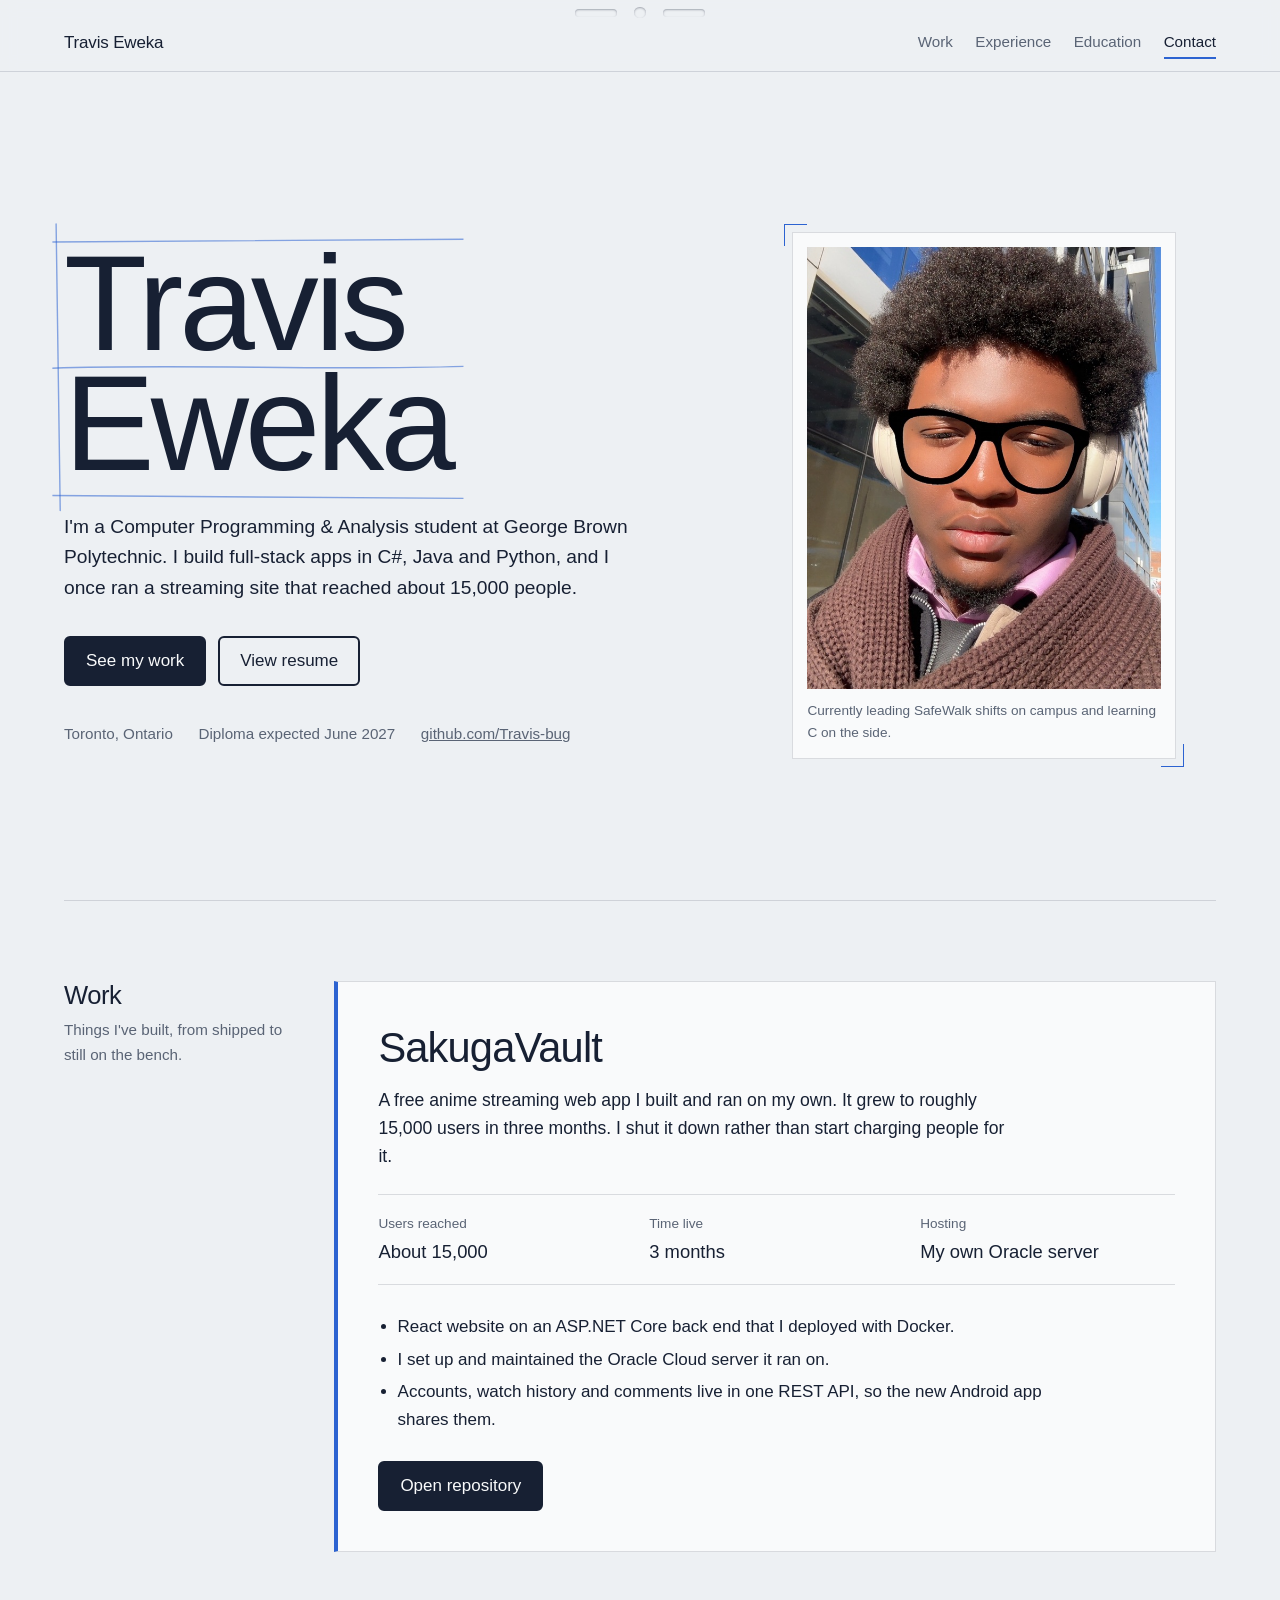
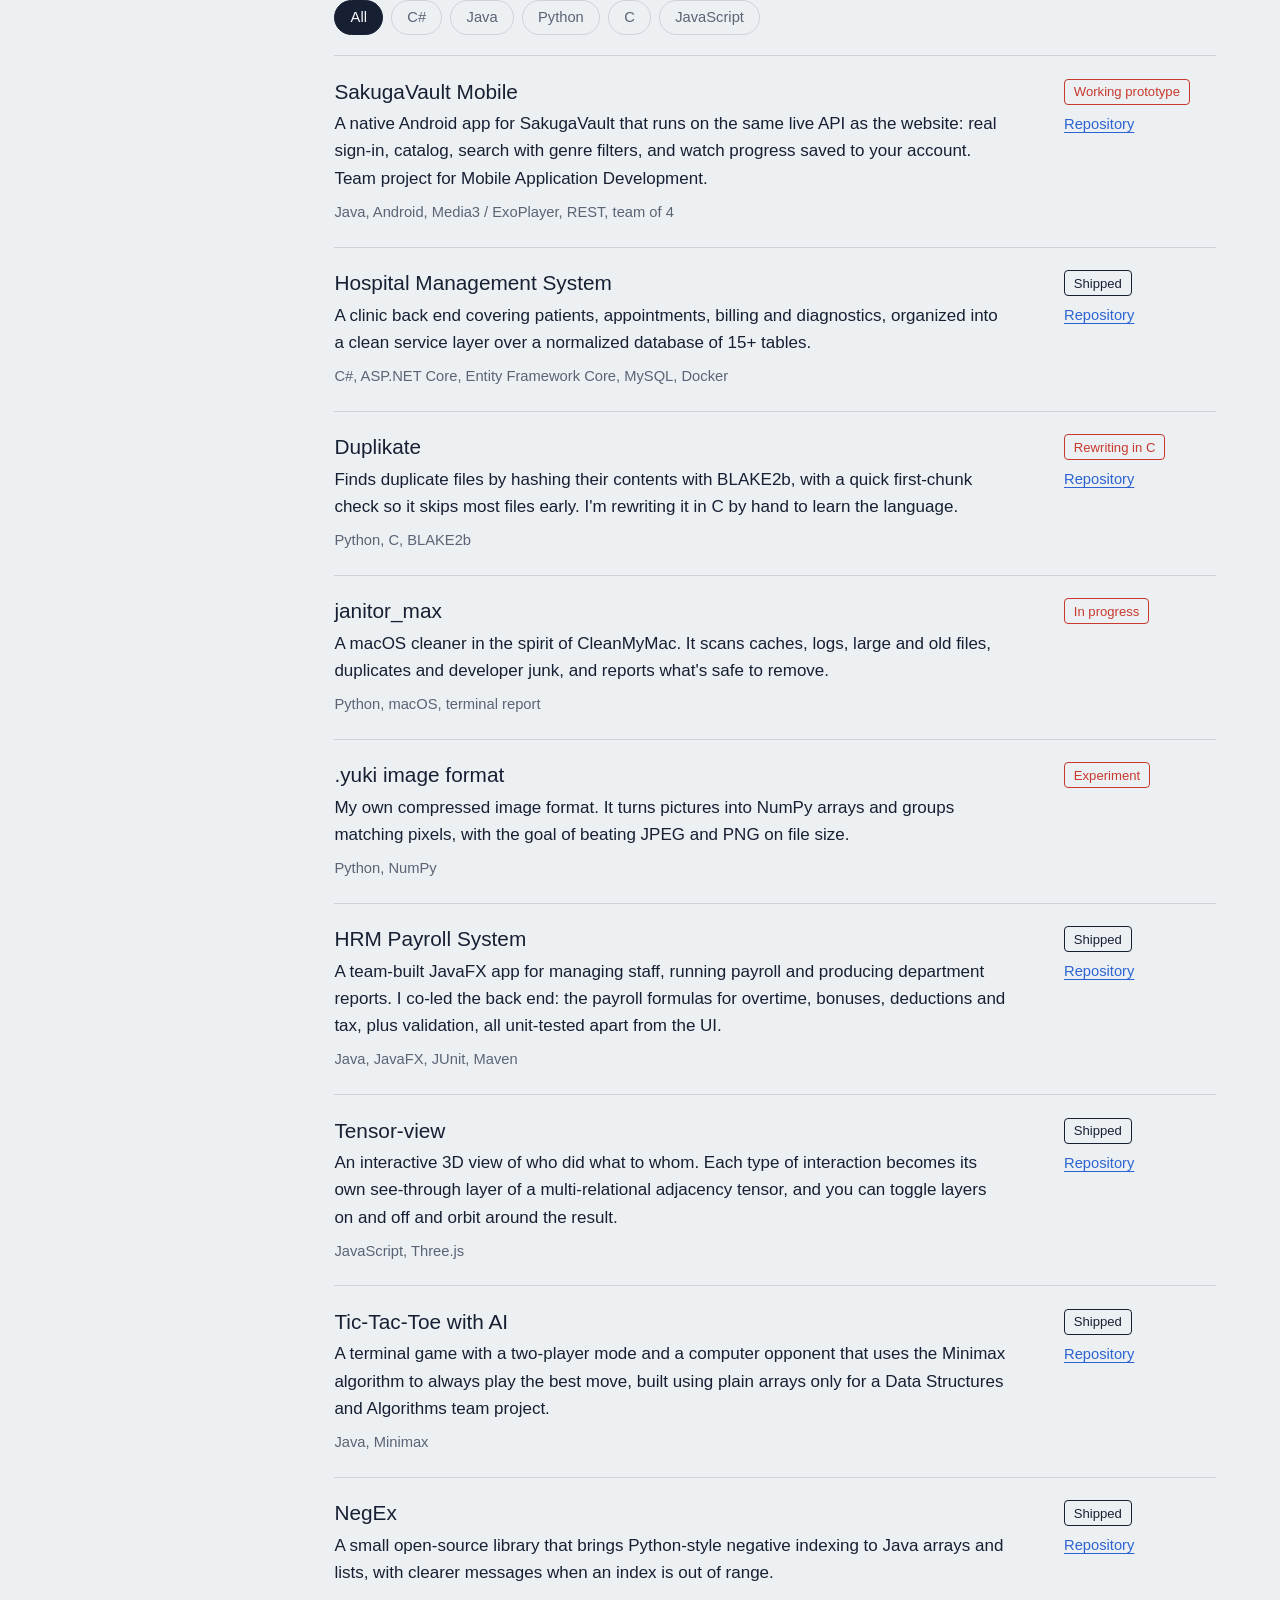
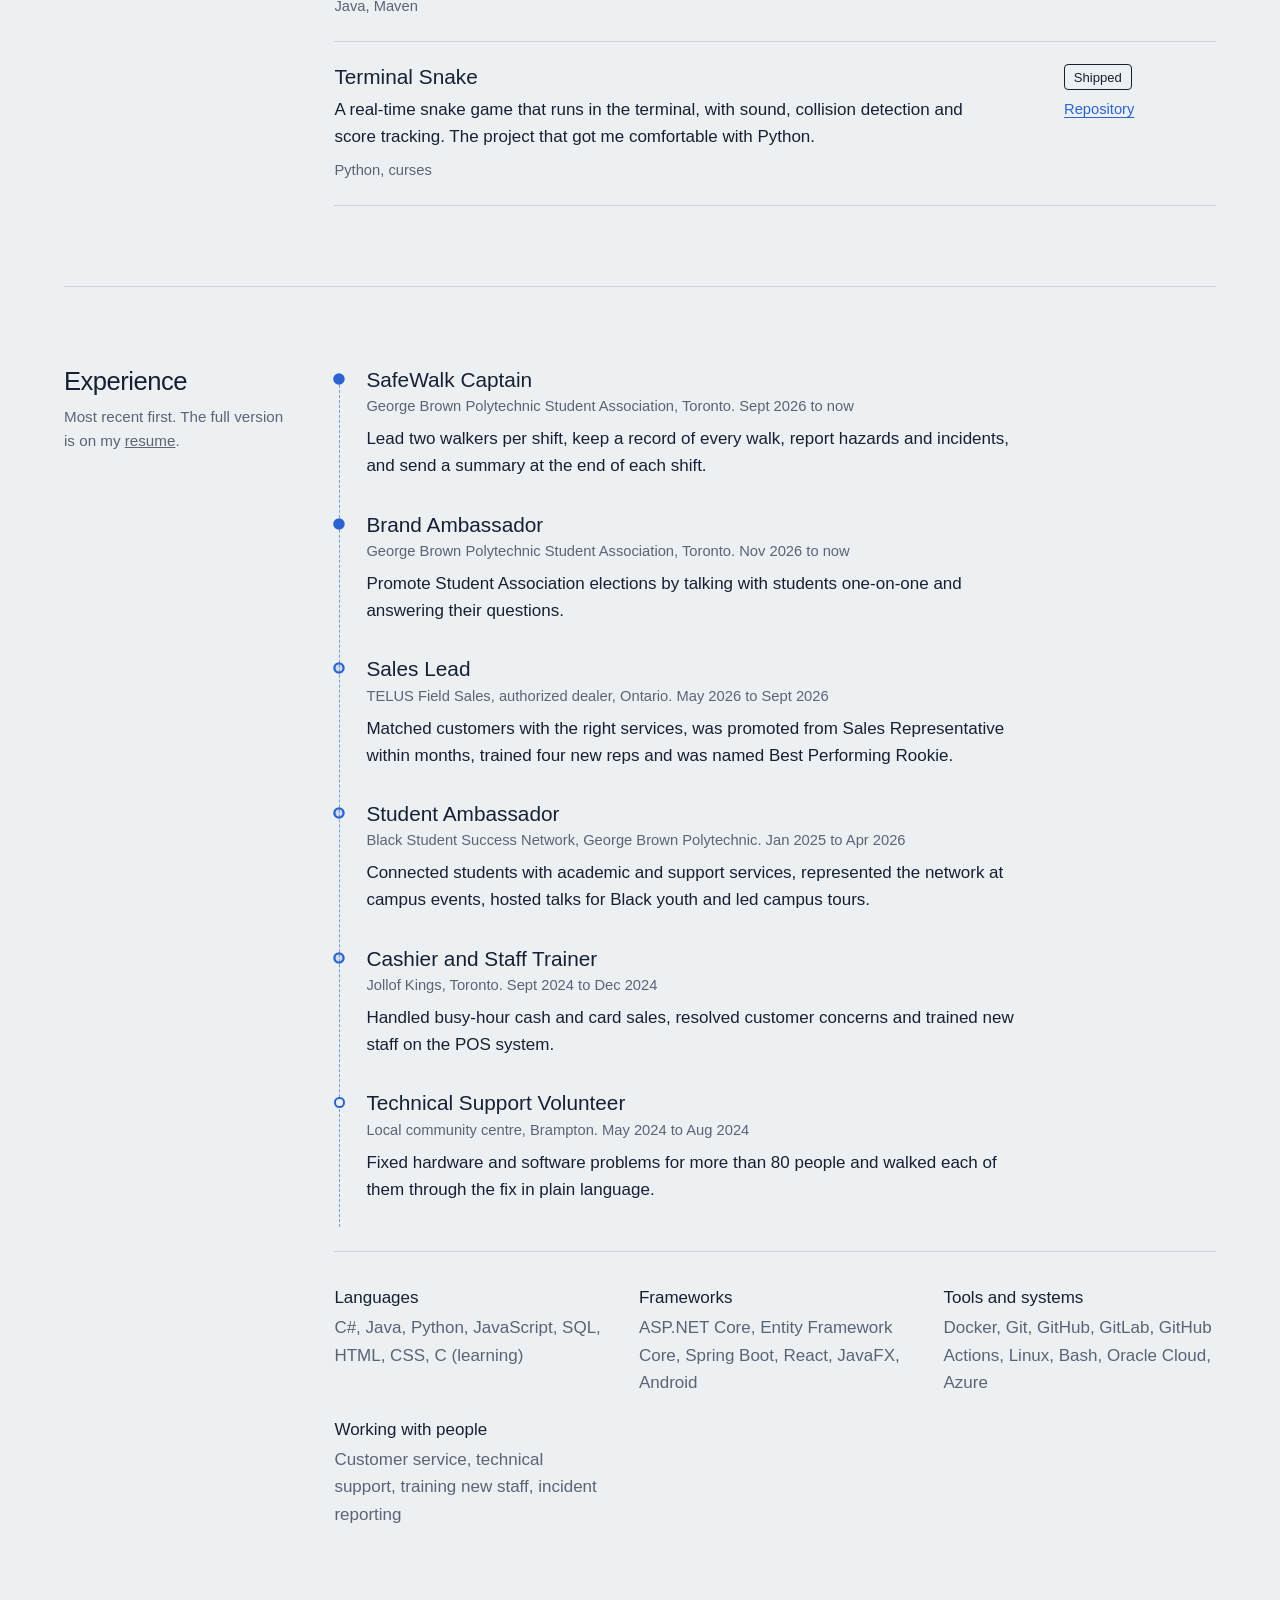
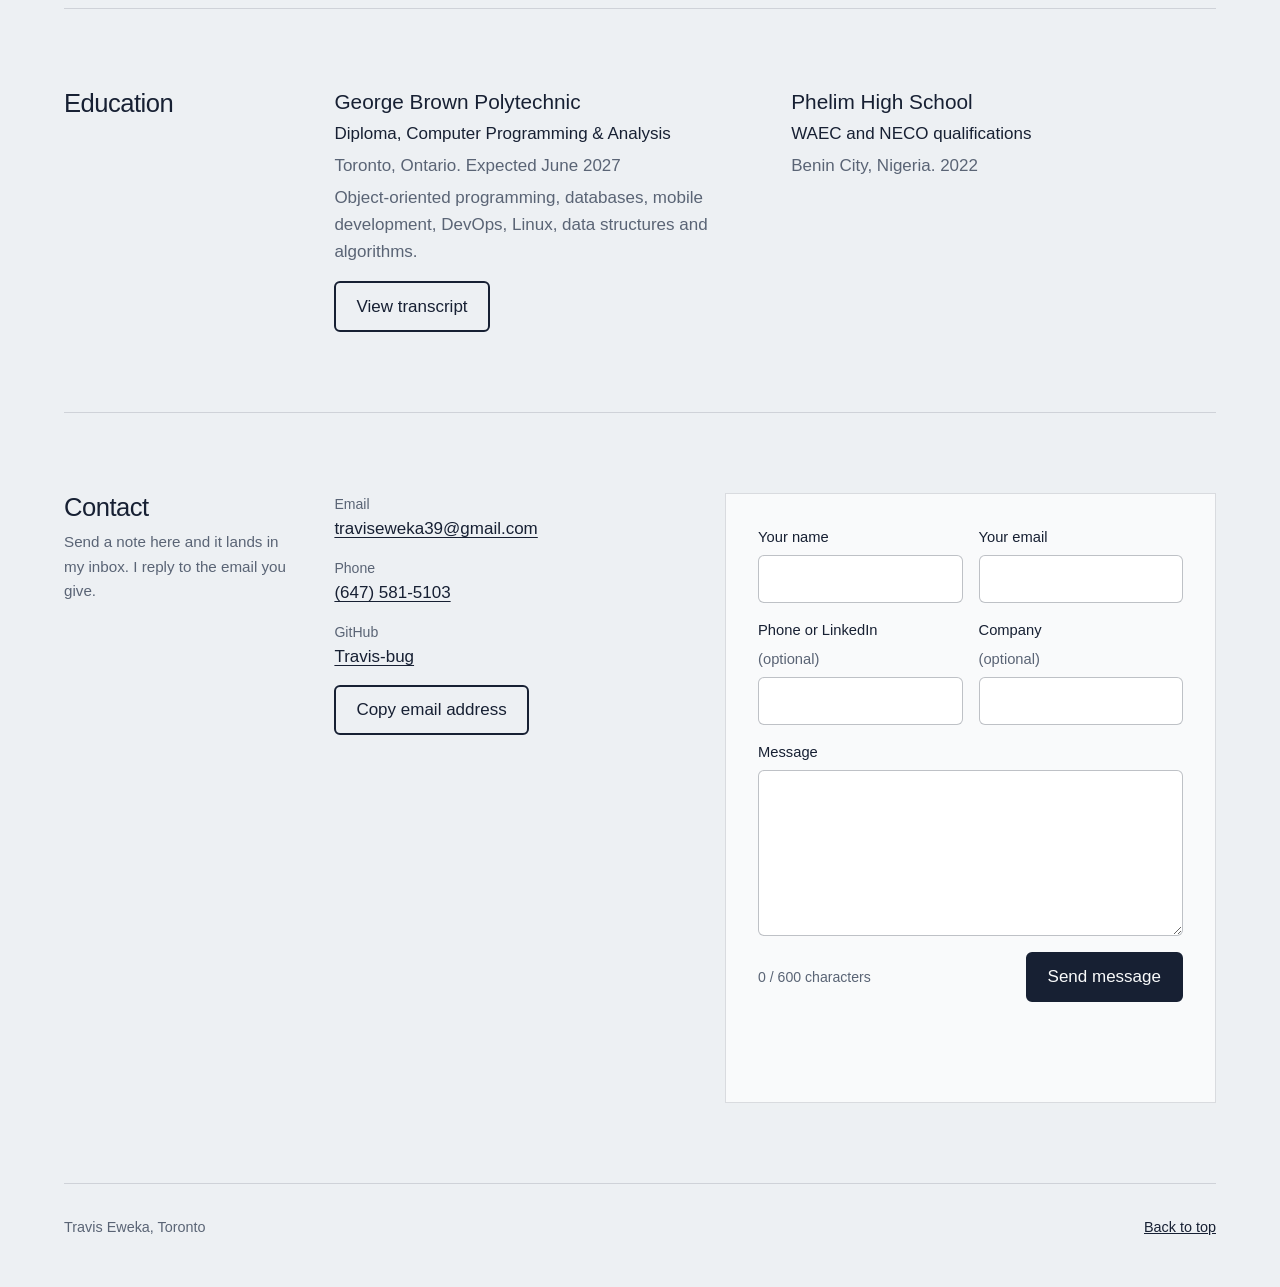
==== commit 2e192661: "docs/feat: add real repo links and Tensor-view, Tic-Tac-Toe projects Link SakugaVault Mobile, Duplik" ====
--- a/index.html
+++ b/index.html
@@ -78,9 +78,9 @@
                         <div><dt>Hosting</dt><dd>My own Oracle server</dd></div>
                     </dl>
                     <ul class="feature-notes">
-                        <li>React front end talking to a back end I deployed with Docker.</li>
+                        <li>React website on an ASP.NET Core back end that I deployed with Docker.</li>
                         <li>I set up and maintained the Oracle Cloud server it ran on.</li>
-                        <li>Now building a Java Android app for it with a team of four.</li>
+                        <li>Accounts, watch history and comments live in one REST API, so the new Android app shares them.</li>
                     </ul>
                     <div class="actions">
                         <a class="button" href="https://github.com/Travis-bug/SakugaVault" target="_blank" rel="noreferrer">Open repository</a>
@@ -93,16 +93,20 @@
                     <button type="button" data-filter="java" aria-pressed="false">Java</button>
                     <button type="button" data-filter="python" aria-pressed="false">Python</button>
                     <button type="button" data-filter="c" aria-pressed="false">C</button>
+                    <button type="button" data-filter="js" aria-pressed="false">JavaScript</button>
                 </div>
 
                 <ul class="projects">
                     <li class="project" data-tags="java">
                         <div>
                             <h3>SakugaVault Mobile</h3>
-                            <p>An Android app that gives SakugaVault a phone-first way in, using the same back end as the website. Team project for Mobile Application Development.</p>
-                            <p class="stack">Java, Android Studio, REST, team of 4</p>
-                        </div>
-                        <div class="project-side"><span class="status status-wip">In progress</span></div>
+                            <p>A native Android app for SakugaVault that runs on the same live API as the website: real sign-in, catalog, search with genre filters, and watch progress saved to your account. Team project for Mobile Application Development.</p>
+                            <p class="stack">Java, Android, Media3 / ExoPlayer, REST, team of 4</p>
+                        </div>
+                        <div class="project-side">
+                            <span class="status status-wip">Working prototype</span>
+                            <a href="https://github.com/Travis-bug/SakugaVaultMobile" target="_blank" rel="noreferrer">Repository</a>
+                        </div>
                     </li>
                     <li class="project" data-tags="csharp">
                         <div>
@@ -121,7 +125,10 @@
                             <p>Finds duplicate files by hashing their contents with BLAKE2b, with a quick first-chunk check so it skips most files early. I'm rewriting it in C by hand to learn the language.</p>
                             <p class="stack">Python, C, BLAKE2b</p>
                         </div>
-                        <div class="project-side"><span class="status status-wip">Rewriting in C</span></div>
+                        <div class="project-side">
+                            <span class="status status-wip">Rewriting in C</span>
+                            <a href="https://github.com/Travis-bug/Duplikate" target="_blank" rel="noreferrer">Repository</a>
+                        </div>
                     </li>
                     <li class="project" data-tags="python">
                         <div>
@@ -142,12 +149,34 @@
                     <li class="project" data-tags="java">
                         <div>
                             <h3>HRM Payroll System</h3>
-                            <p>A team-built HR app for managing staff, calculating payroll with tax and overtime, and producing reports, with tests and a clean Git workflow.</p>
+                            <p>A team-built JavaFX app for managing staff, running payroll and producing department reports. I co-led the back end: the payroll formulas for overtime, bonuses, deductions and tax, plus validation, all unit-tested apart from the UI.</p>
                             <p class="stack">Java, JavaFX, JUnit, Maven</p>
                         </div>
                         <div class="project-side">
                             <span class="status status-done">Shipped</span>
-                            <a href="https://github.com/Travis-bug/Comp2130_Assignment_02" target="_blank" rel="noreferrer">Repository</a>
+                            <a href="https://github.com/Travis-bug/HR_Payroll-System" target="_blank" rel="noreferrer">Repository</a>
+                        </div>
+                    </li>
+                    <li class="project" data-tags="js">
+                        <div>
+                            <h3>Tensor-view</h3>
+                            <p>An interactive 3D view of who did what to whom. Each type of interaction becomes its own see-through layer of a multi-relational adjacency tensor, and you can toggle layers on and off and orbit around the result.</p>
+                            <p class="stack">JavaScript, Three.js</p>
+                        </div>
+                        <div class="project-side">
+                            <span class="status status-done">Shipped</span>
+                            <a href="https://github.com/Travis-bug/Tensor-view" target="_blank" rel="noreferrer">Repository</a>
+                        </div>
+                    </li>
+                    <li class="project" data-tags="java">
+                        <div>
+                            <h3>Tic-Tac-Toe with AI</h3>
+                            <p>A terminal game with a two-player mode and a computer opponent that uses the Minimax algorithm to always play the best move, built using plain arrays only for a Data Structures and Algorithms team project.</p>
+                            <p class="stack">Java, Minimax</p>
+                        </div>
+                        <div class="project-side">
+                            <span class="status status-done">Shipped</span>
+                            <a href="https://github.com/Travis-bug/Tictactoe_game" target="_blank" rel="noreferrer">Repository</a>
                         </div>
                     </li>
                     <li class="project" data-tags="java">
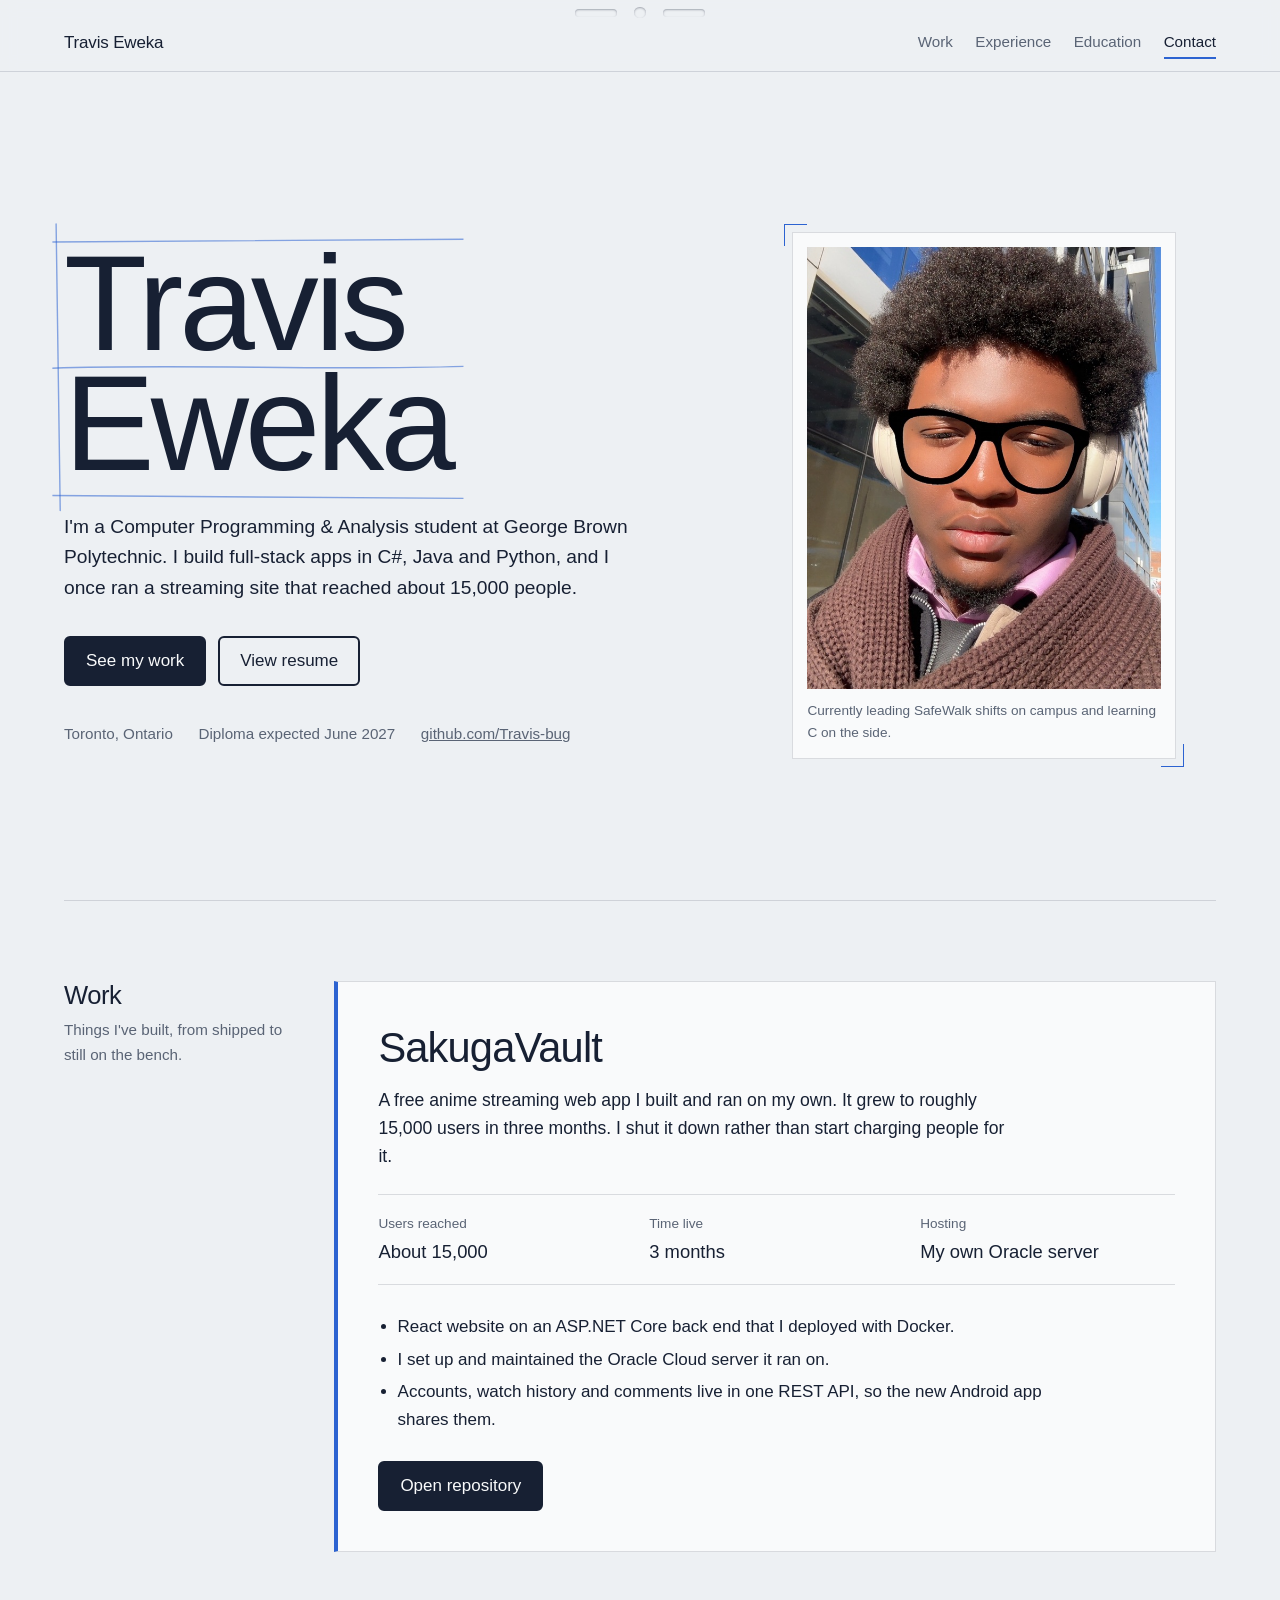
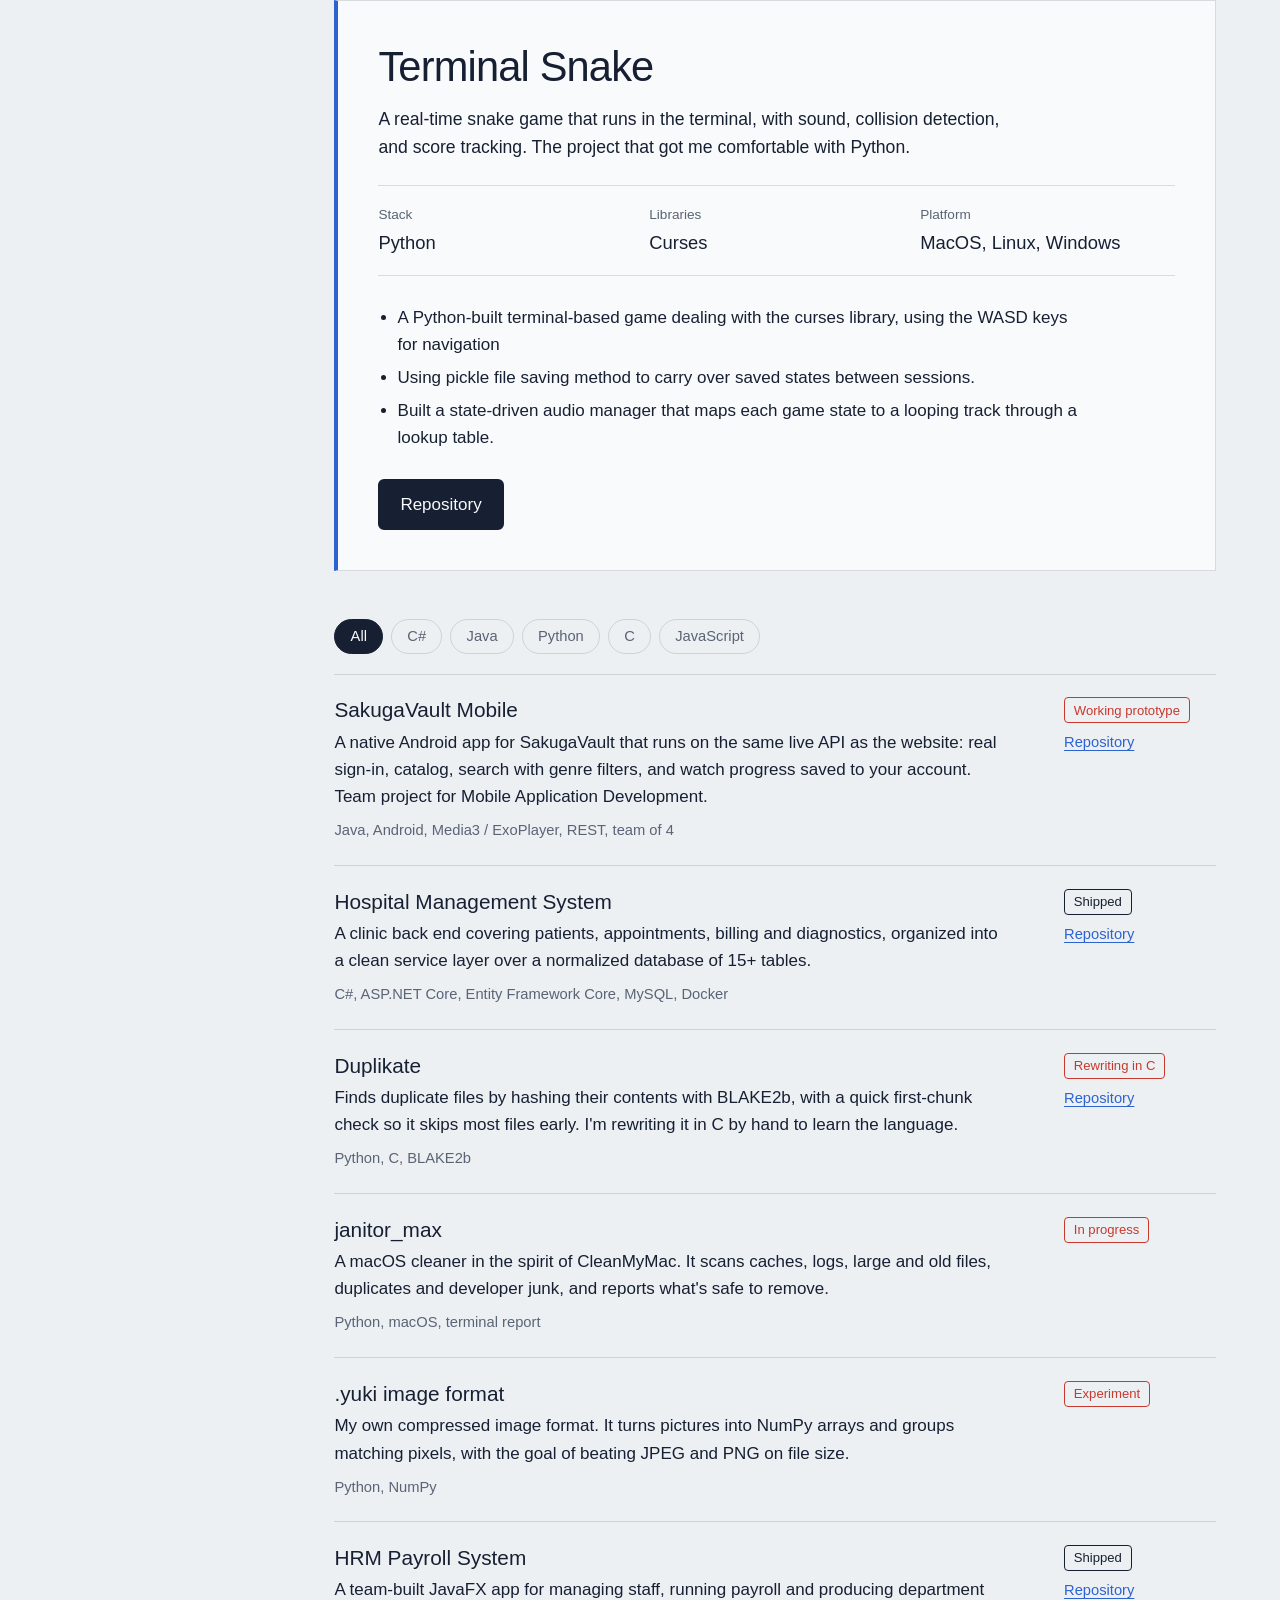
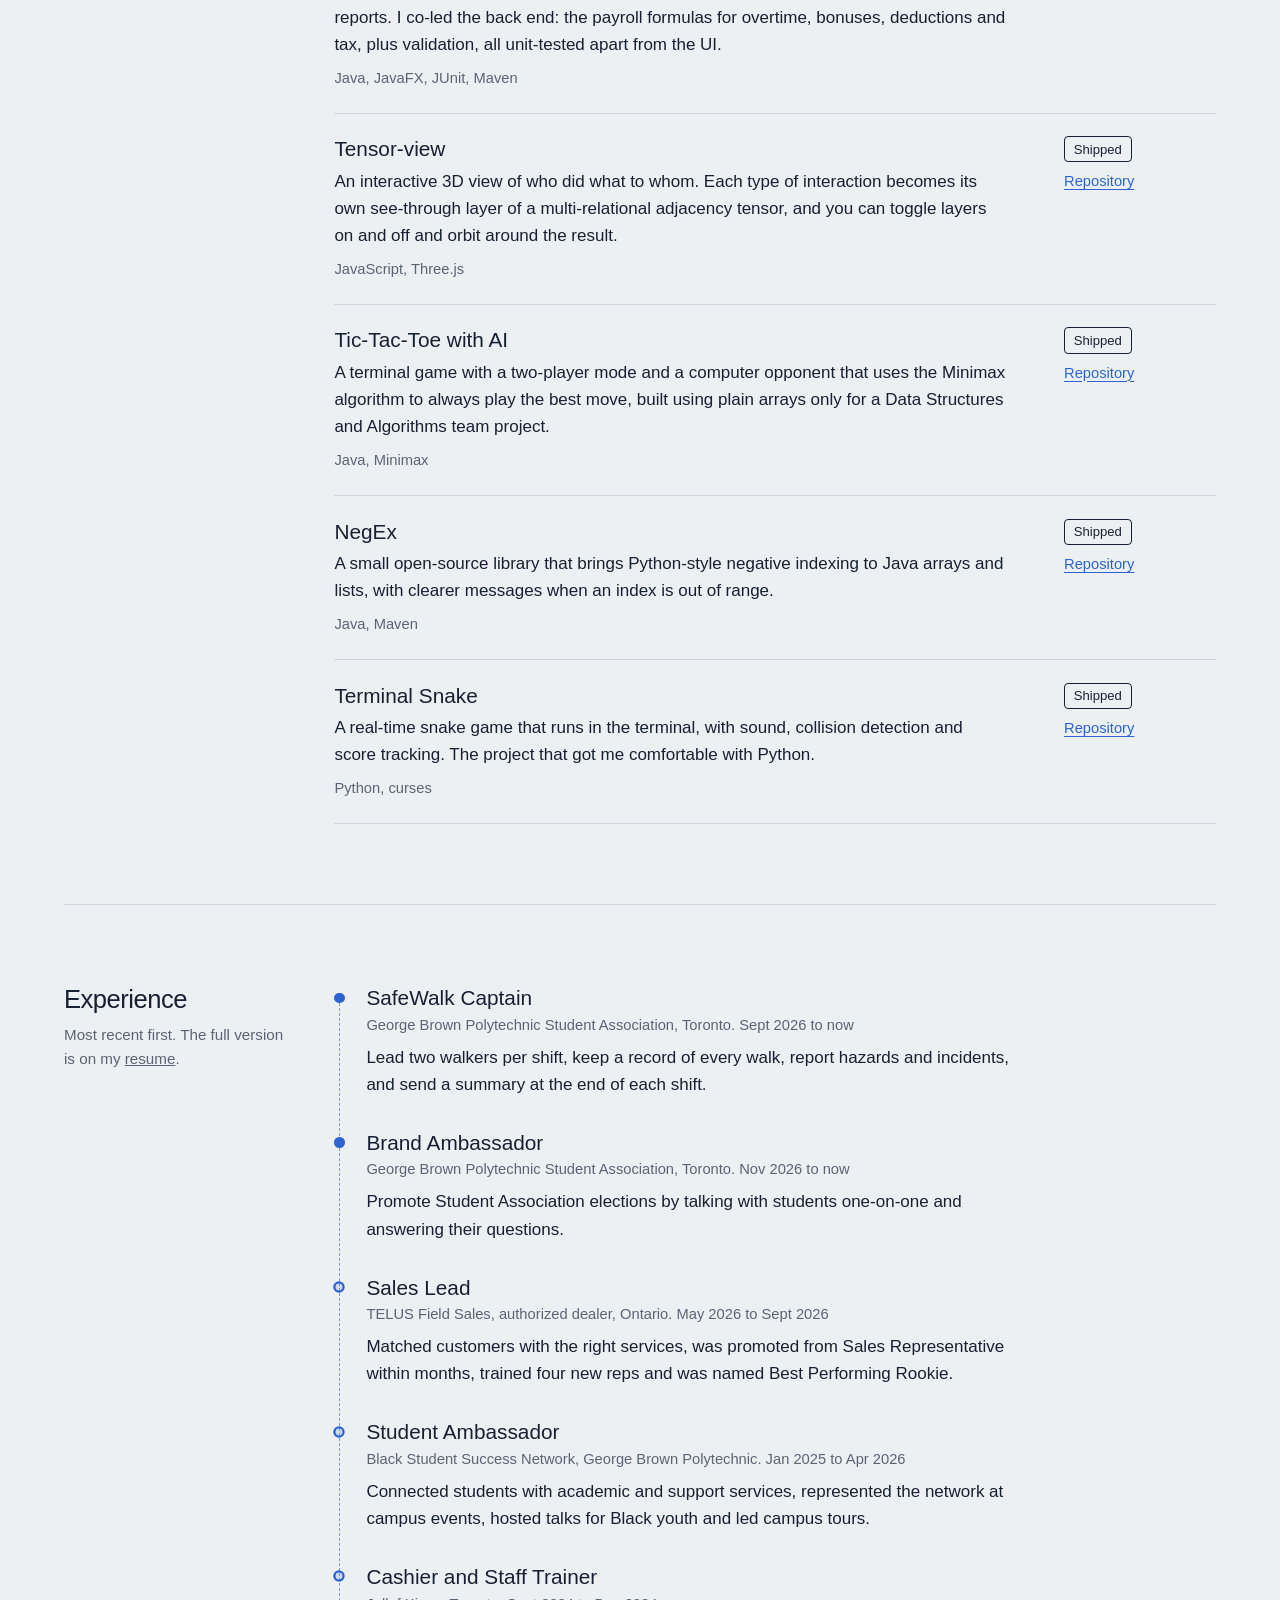
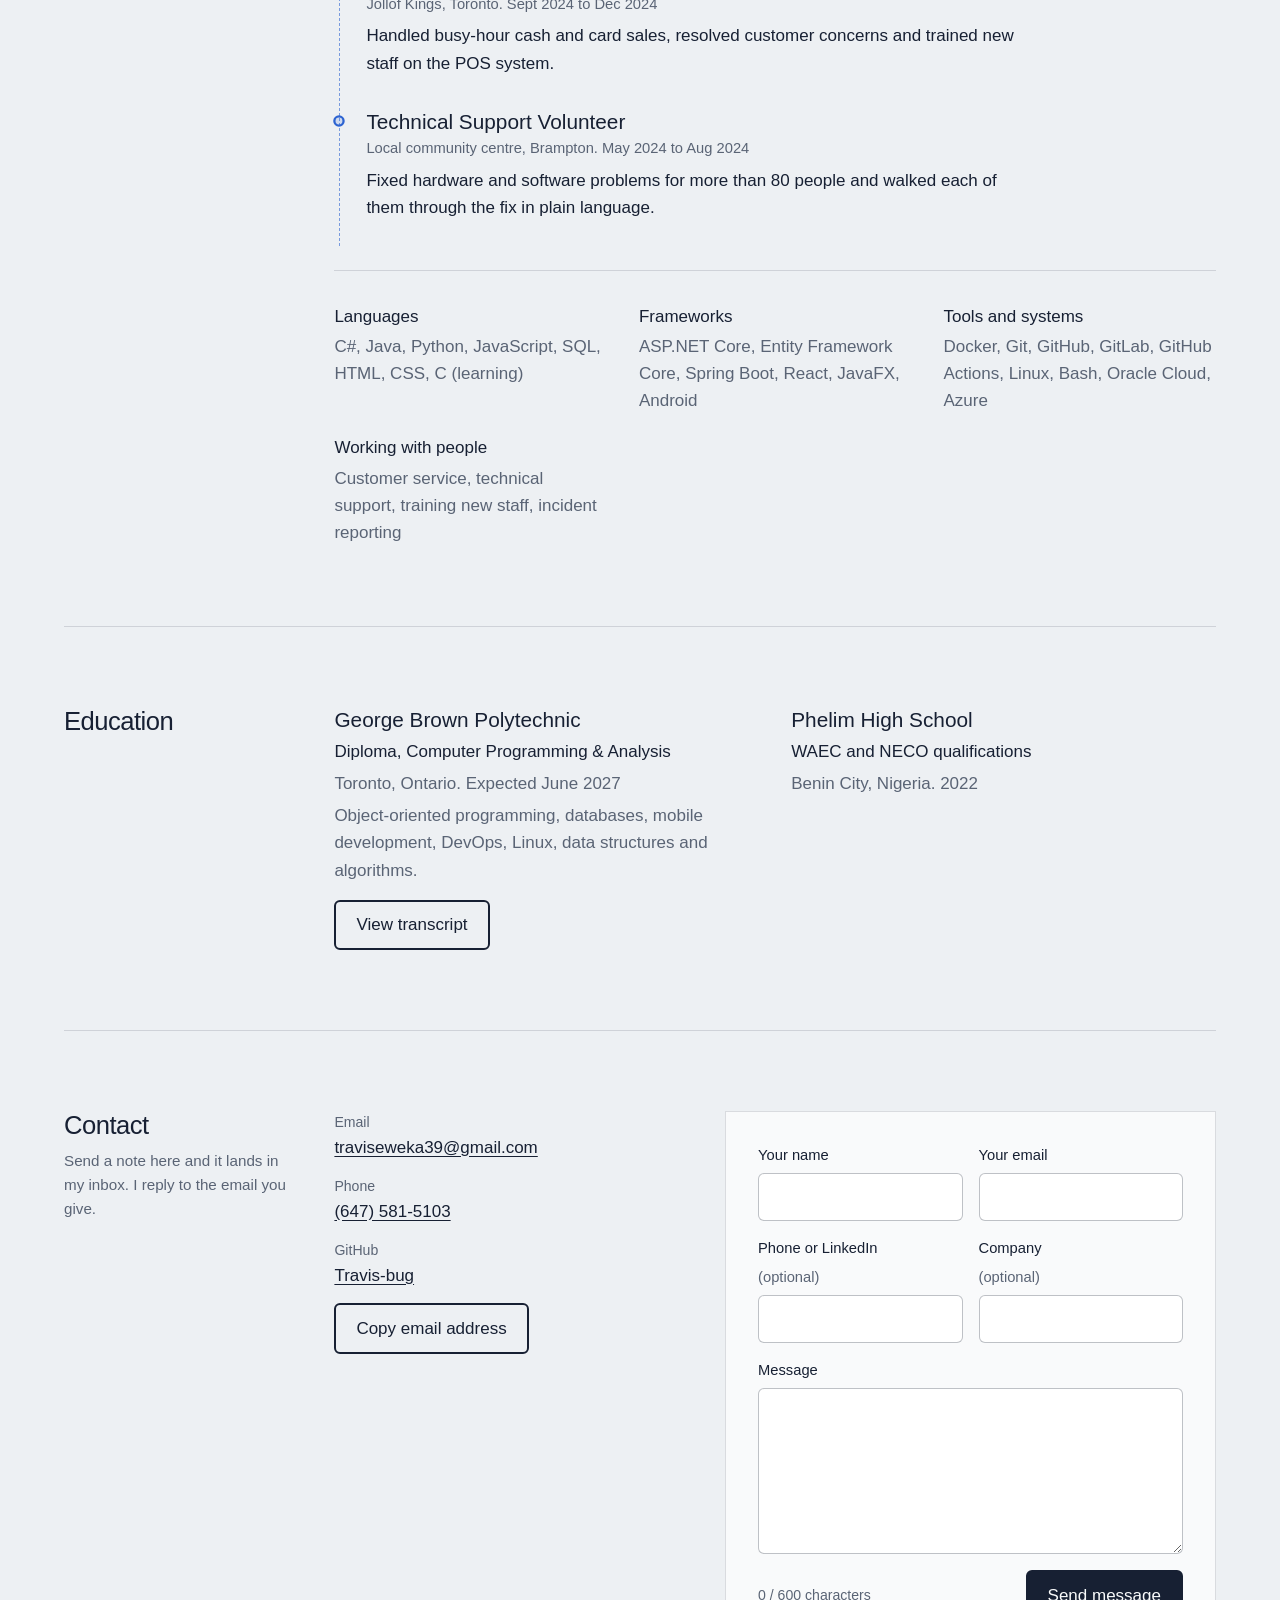
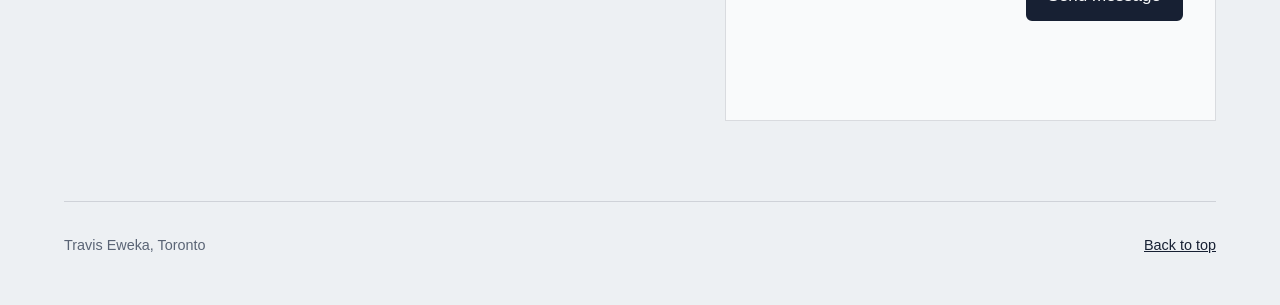
==== commit 698915d0: "Add Terminal Snake project details to index.html" ====
--- a/index.html
+++ b/index.html
@@ -66,6 +66,7 @@
                 <p>Things I've built, from shipped to still on the bench.</p>
             </div>
             <div class="section-body">
+                
                 <article class="feature">
                     <h3>SakugaVault</h3>
                     <p class="feature-lede">
@@ -87,6 +88,34 @@
                     </div>
                 </article>
 
+
+
+                 <article class="feature">
+                    <h3>Terminal Snake</h3>
+                    <p class="feature-lede">
+                        A real-time snake game that runs in the terminal,
+                        with sound, collision detection, and score tracking. The project that got me comfortable with Python.
+                    </p>
+                    <dl class="feature-stats">
+                        <div><dt>Stack</dt><dd>Python</dd></div>
+                        <div><dt>Libraries</dt><dd>Curses</dd></div>
+                        <div><dt>Platform</dt><dd>MacOS, Linux, Windows</dd></div>
+                    </dl>
+                    <ul class="feature-notes">
+                        <li>A Python-built terminal-based game dealing with the curses library, using the WASD keys for navigation</li>
+                        <li>Using pickle file saving method to carry over saved states between sessions.</li>
+                        <li>Built a state-driven audio manager that maps each game state to a looping track through a lookup table.</li>
+                    </ul>
+                    <div class="actions">
+                        <a class="button" href="https://github.com/Travis-bug/Python-game" target="_blank" rel="noreferrer">Repository</a>
+                    </div>
+                </article>
+
+
+
+
+                
+
                 <div class="filters" role="group" aria-label="Filter projects by language">
                     <button type="button" data-filter="all" aria-pressed="true">All</button>
                     <button type="button" data-filter="csharp" aria-pressed="false">C#</button>
@@ -136,7 +165,9 @@
                             <p>A macOS cleaner in the spirit of CleanMyMac. It scans caches, logs, large and old files, duplicates and developer junk, and reports what's safe to remove.</p>
                             <p class="stack">Python, macOS, terminal report</p>
                         </div>
-                        <div class="project-side"><span class="status status-wip">In progress</span></div>
+                        <div class="project-side">
+                            <span class="status status-wip">In progress</span>
+                        </div>
                     </li>
                     <li class="project" data-tags="python">
                         <div>
@@ -144,7 +175,9 @@
                             <p>My own compressed image format. It turns pictures into NumPy arrays and groups matching pixels, with the goal of beating JPEG and PNG on file size.</p>
                             <p class="stack">Python, NumPy</p>
                         </div>
-                        <div class="project-side"><span class="status status-wip">Experiment</span></div>
+                        <div class="project-side">
+                            <span class="status status-wip">Experiment</span>
+                        </div>
                     </li>
                     <li class="project" data-tags="java">
                         <div>
